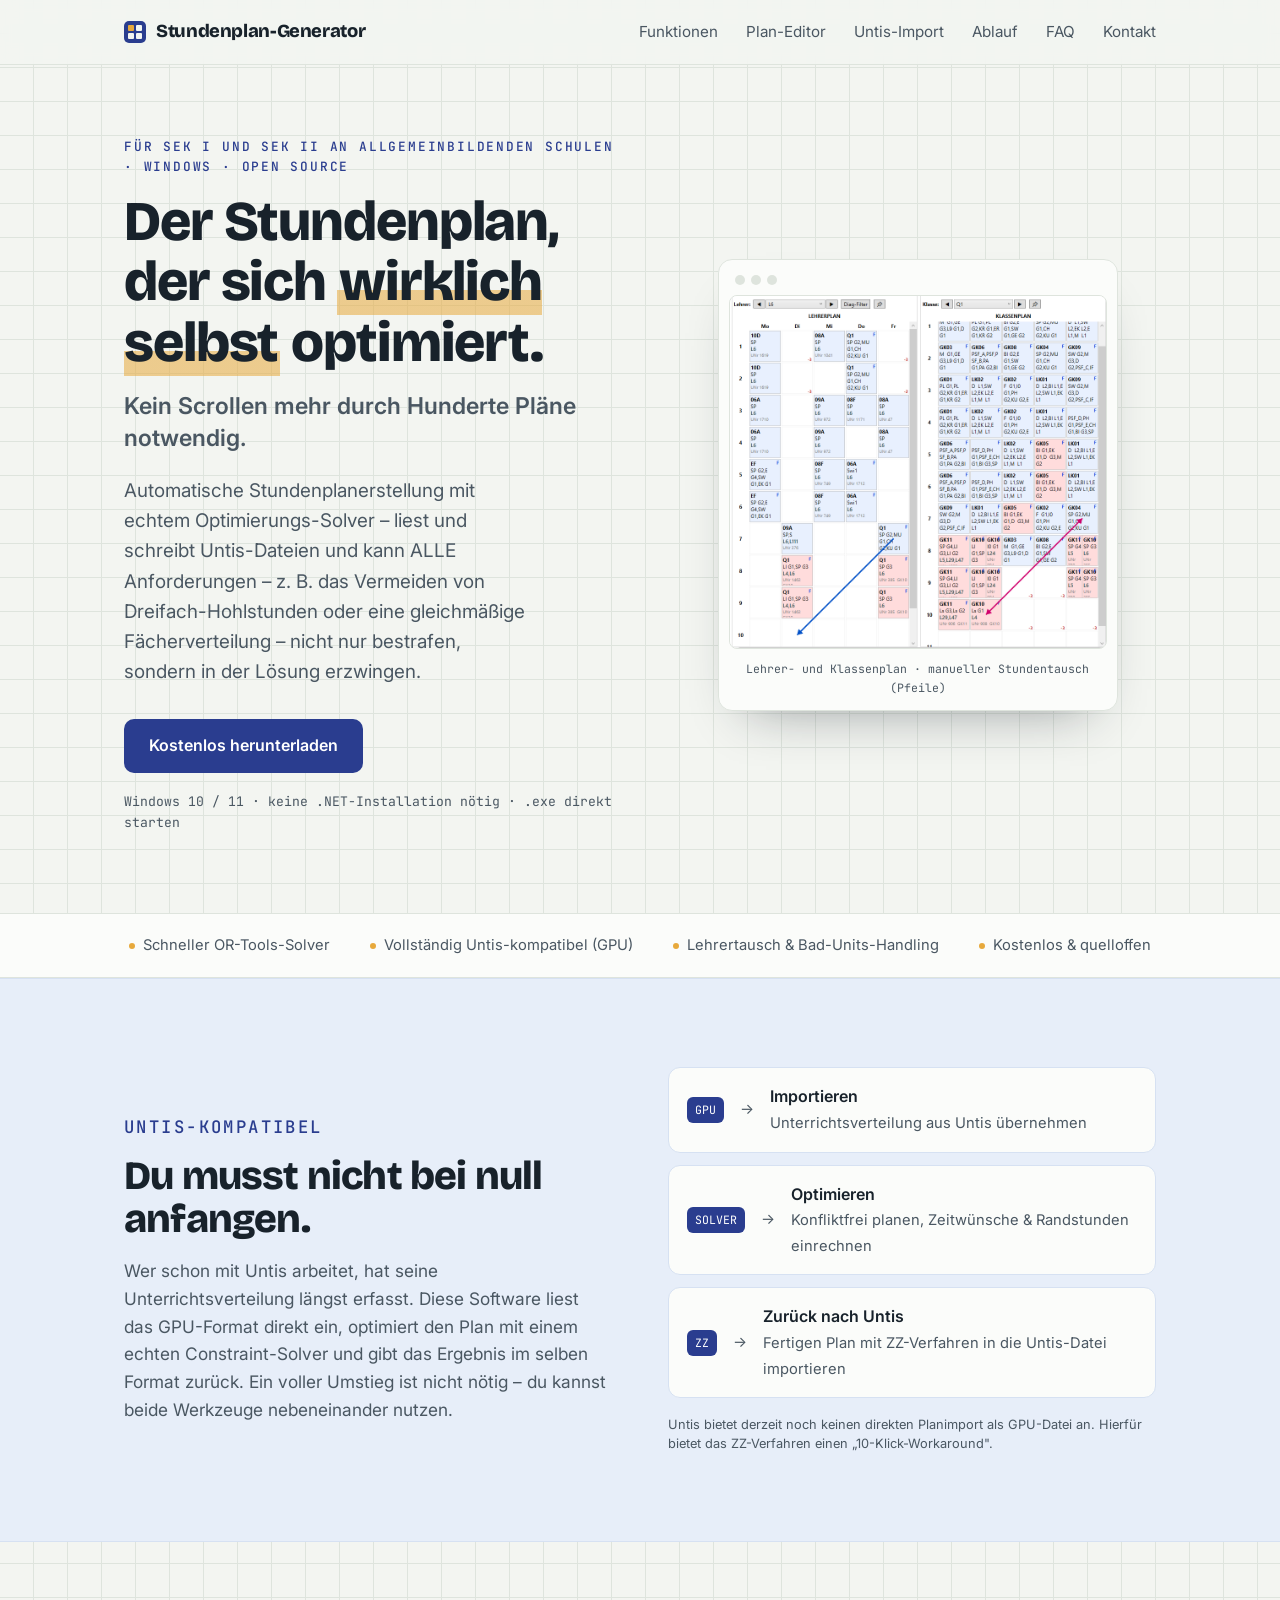
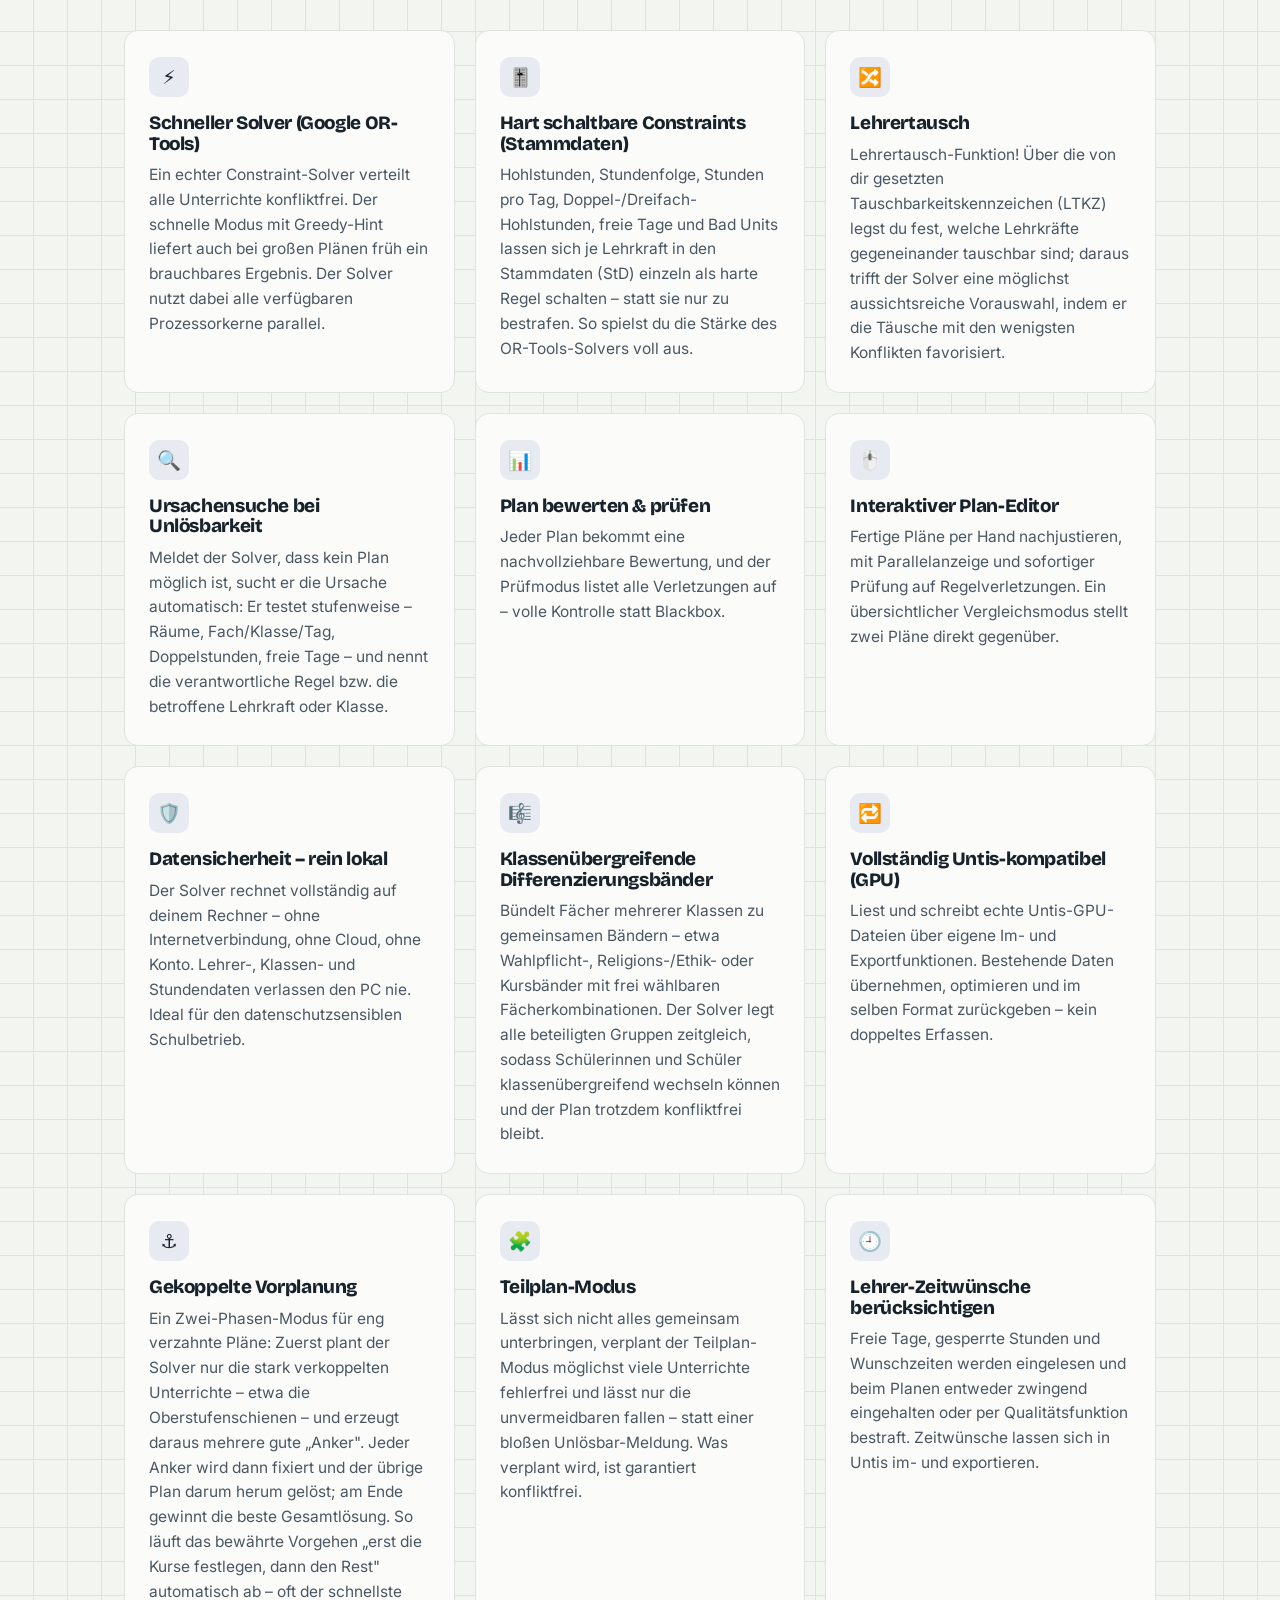
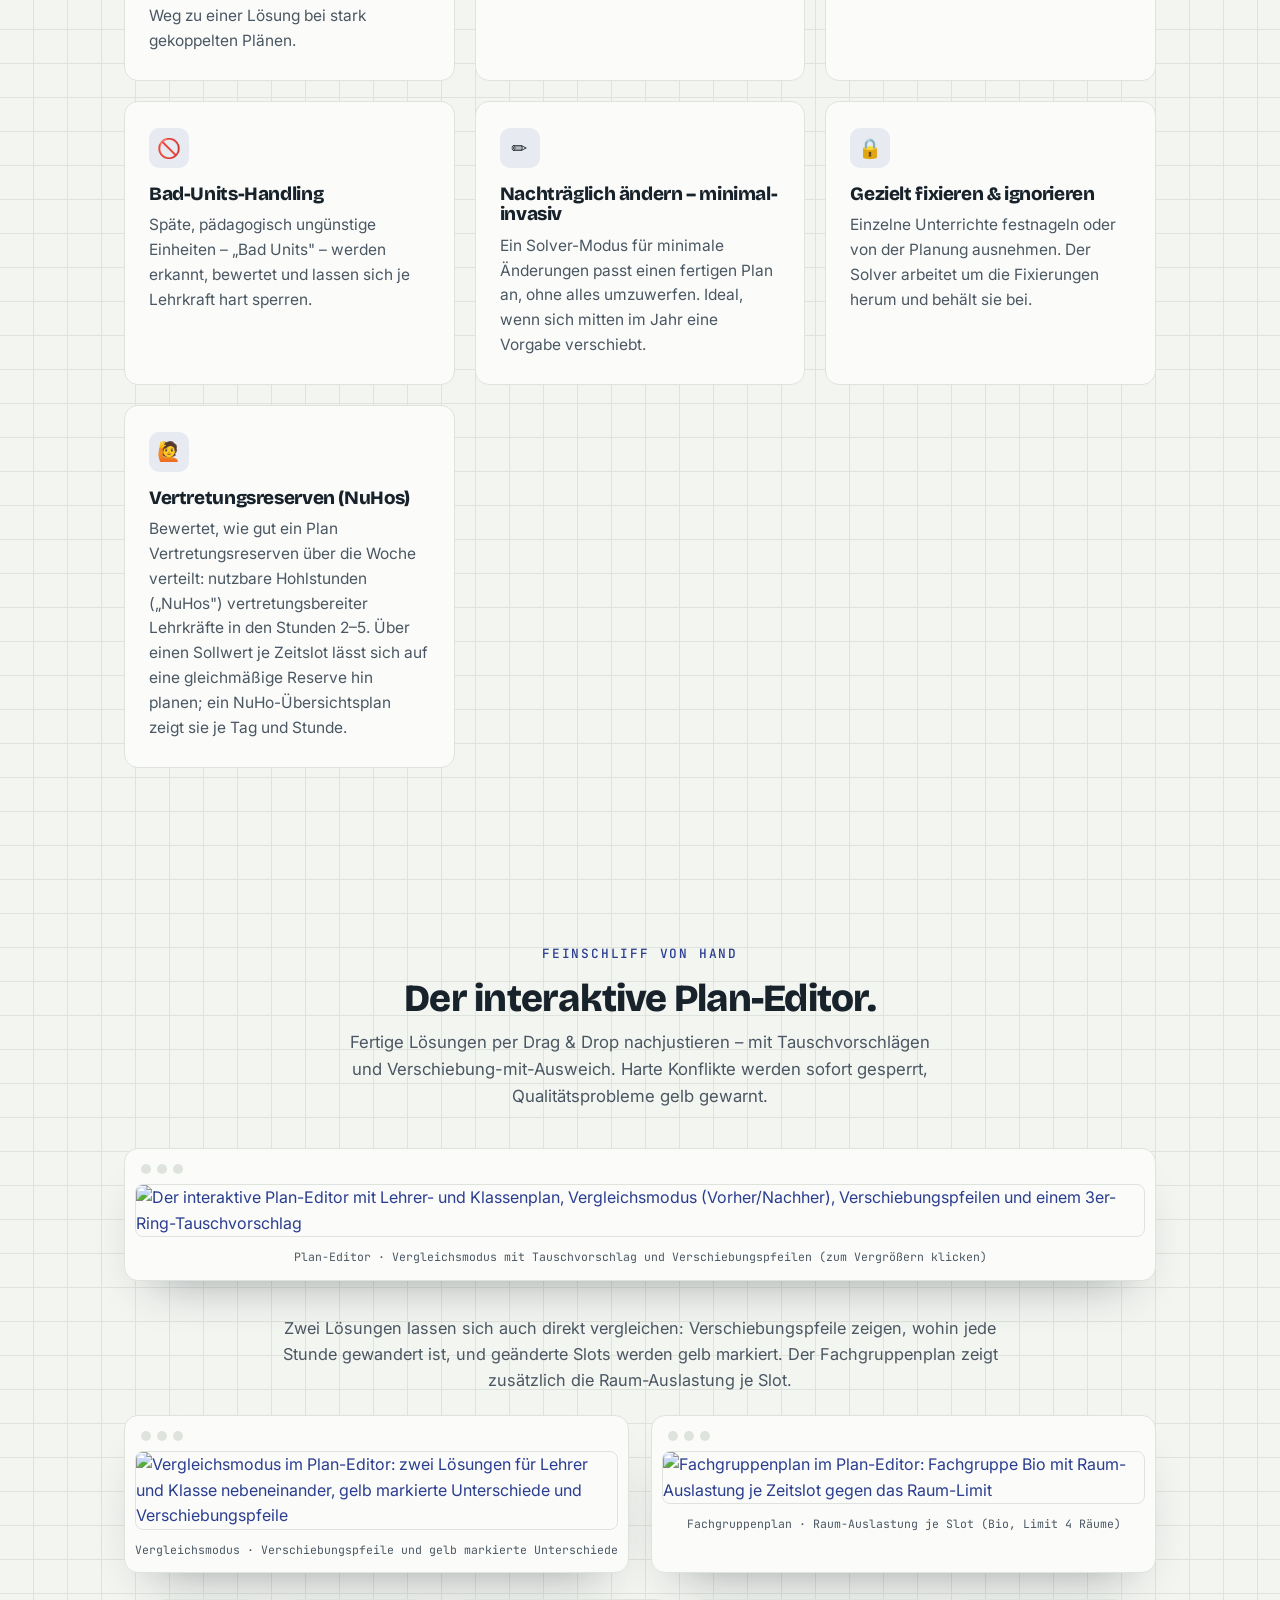
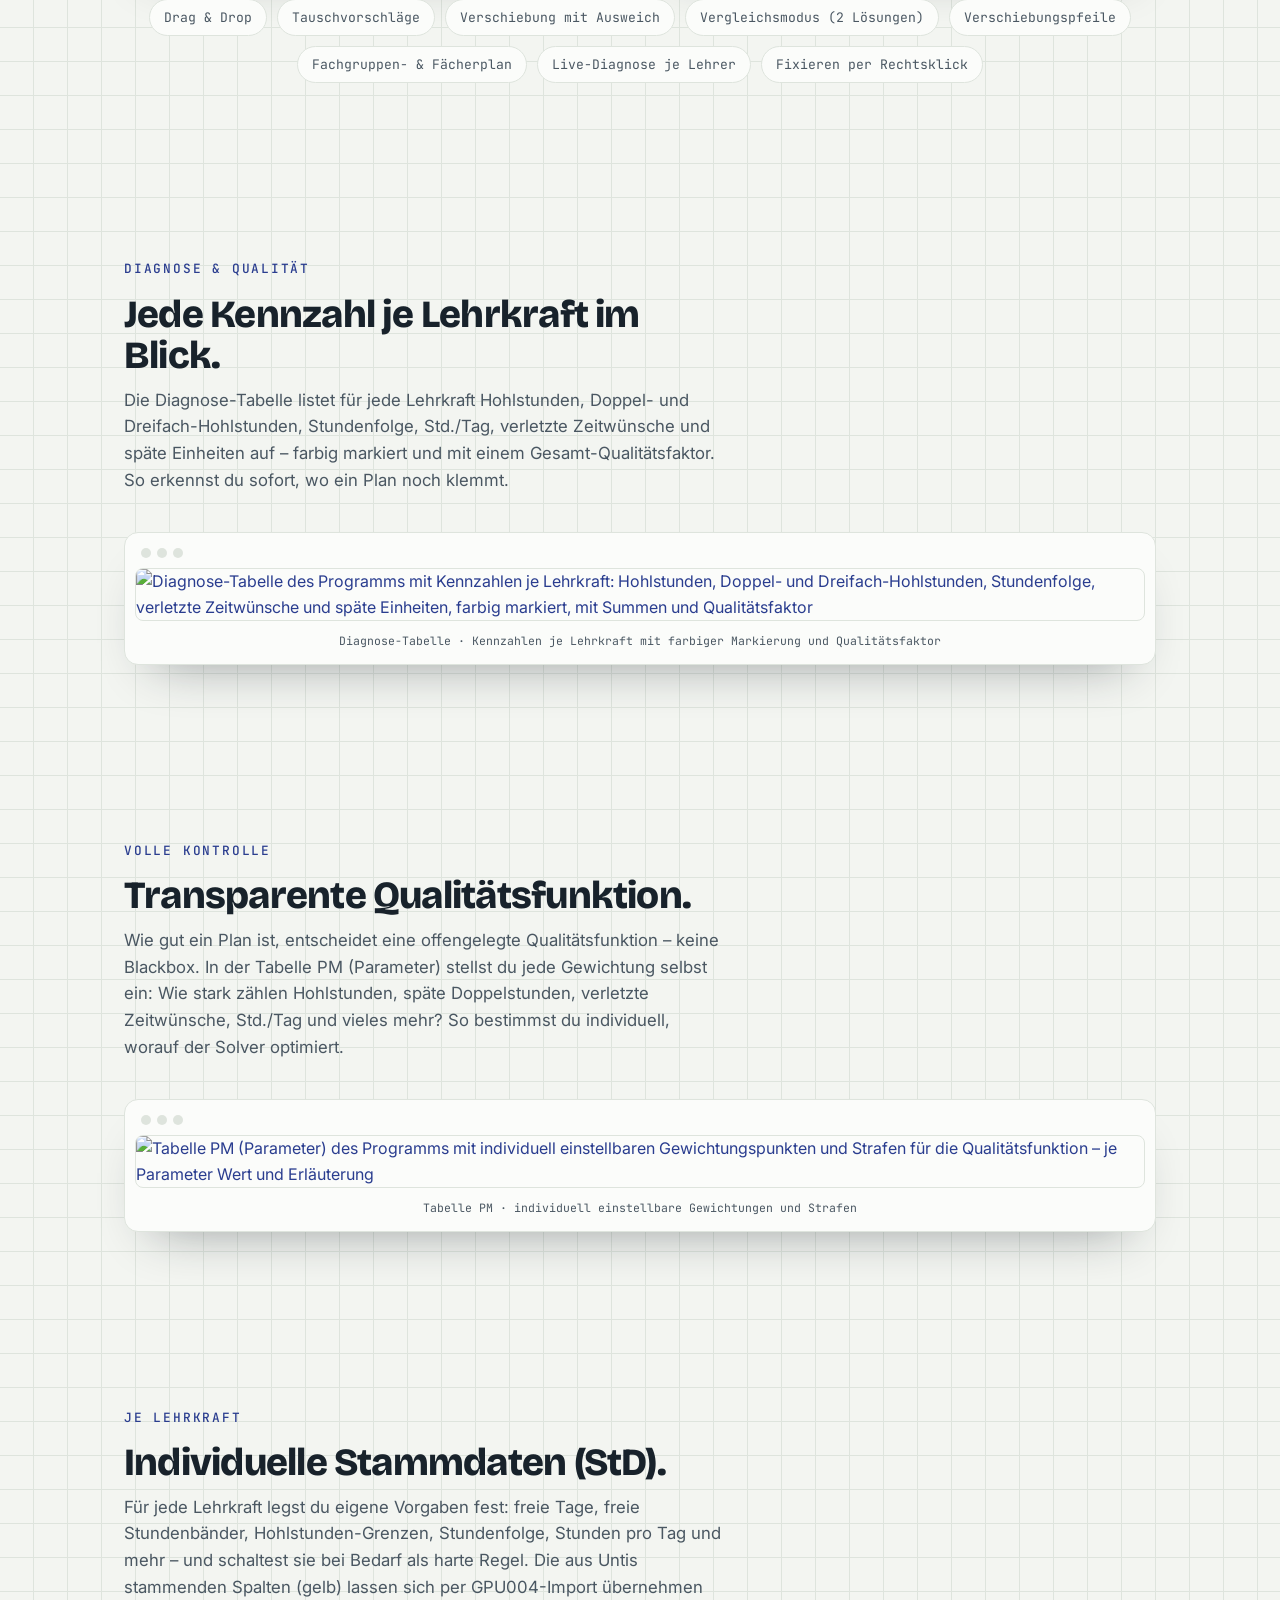
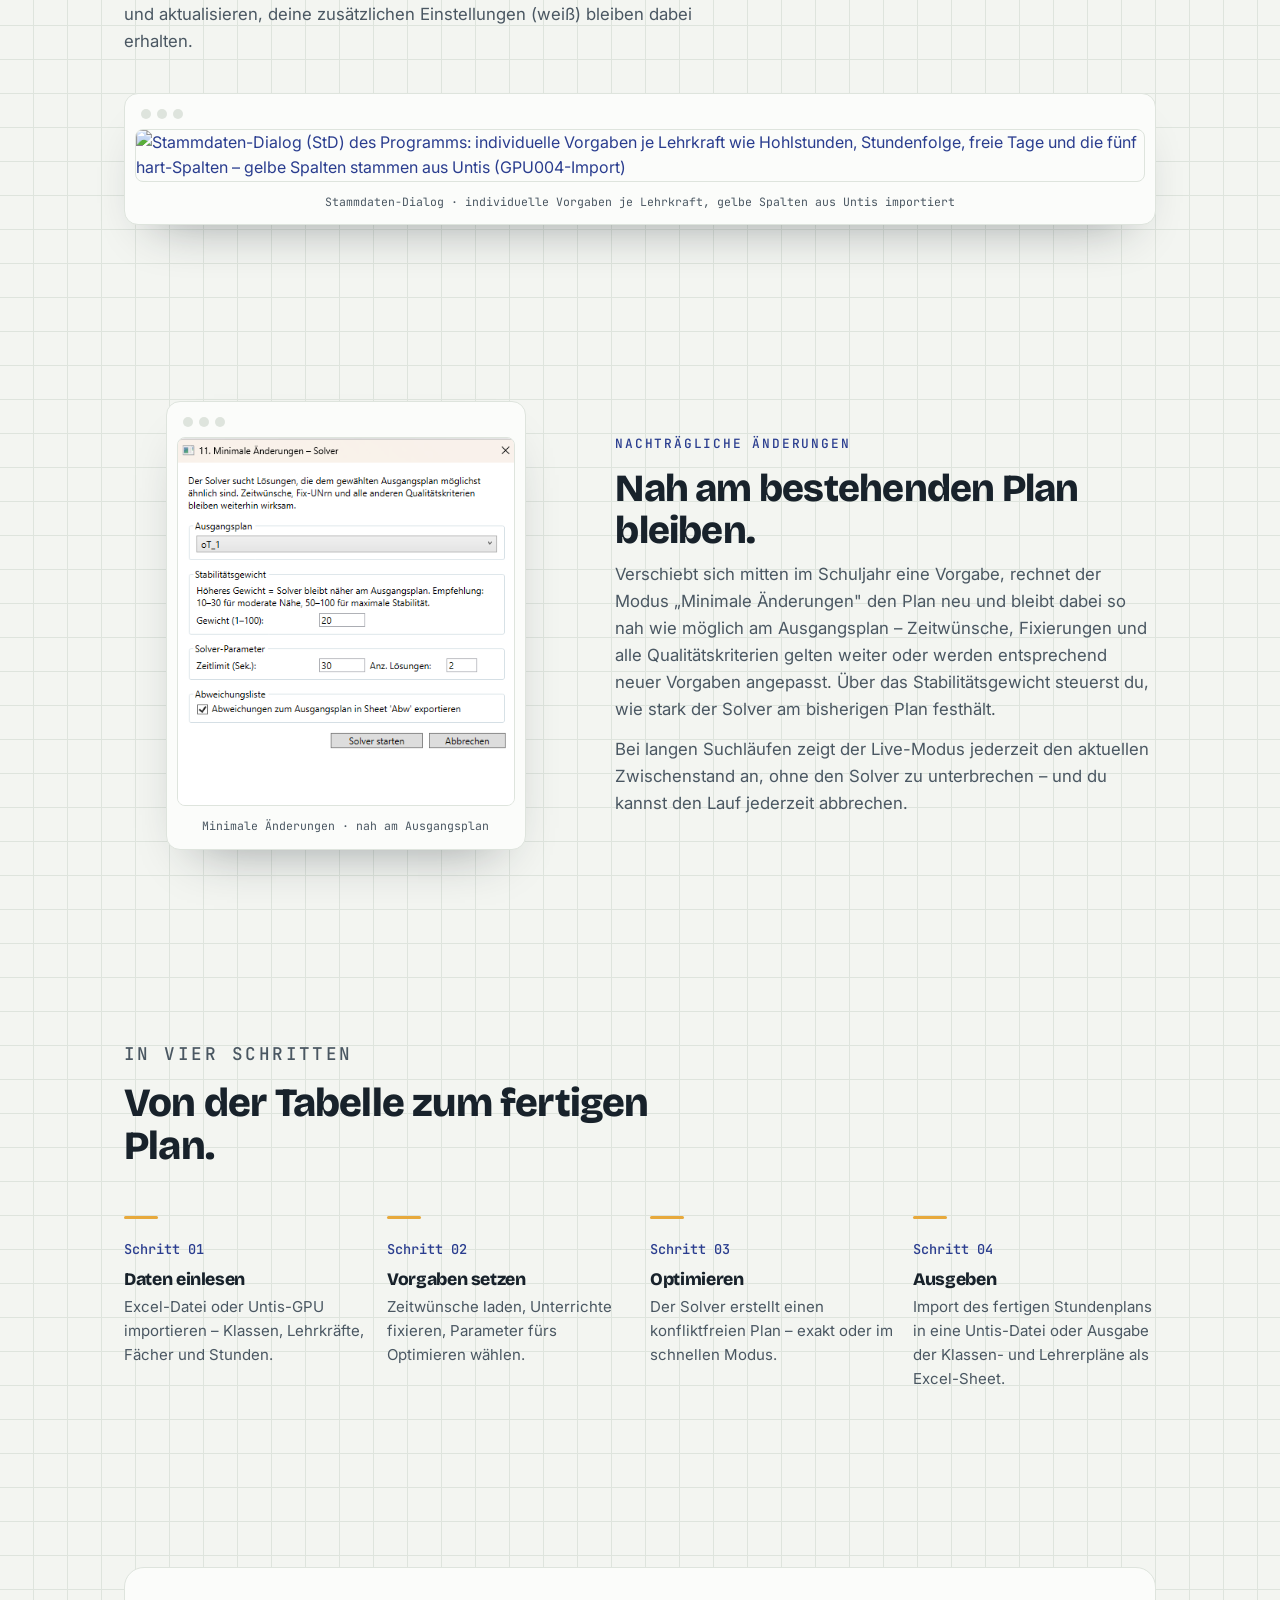
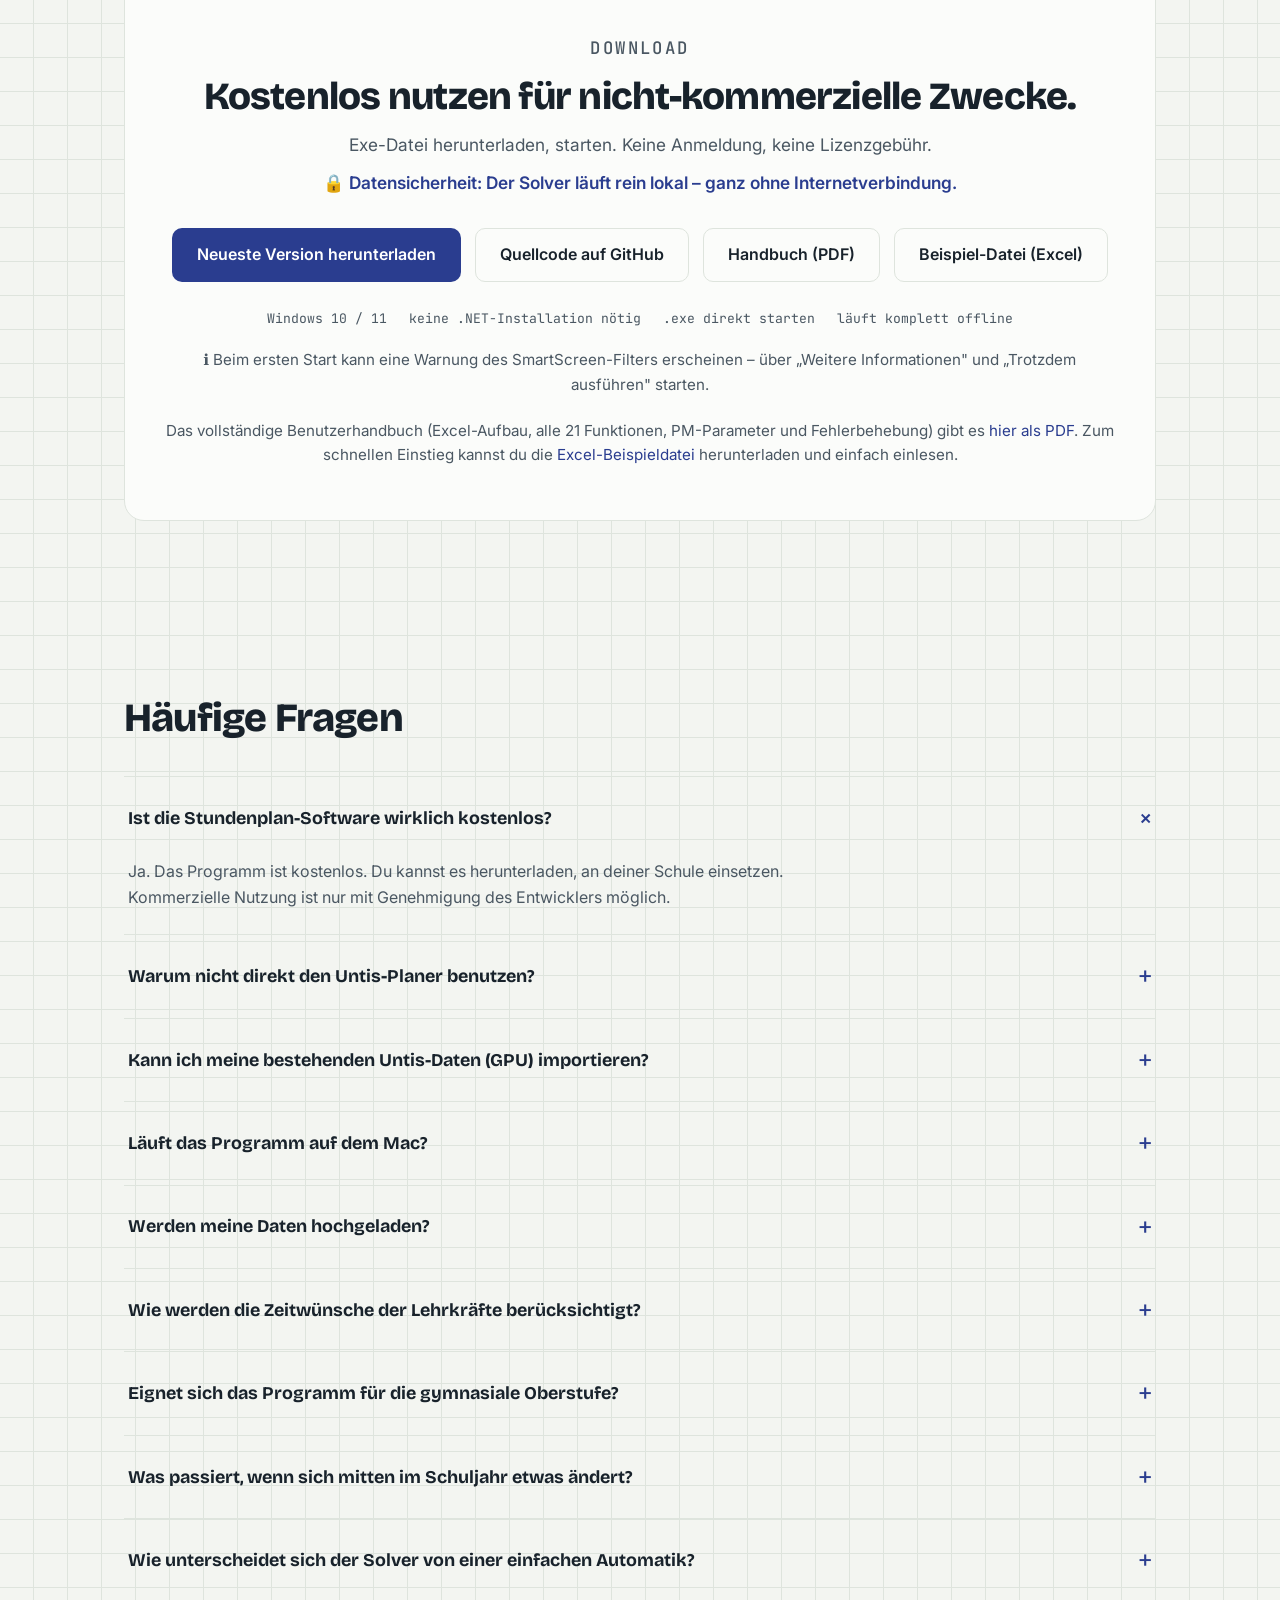
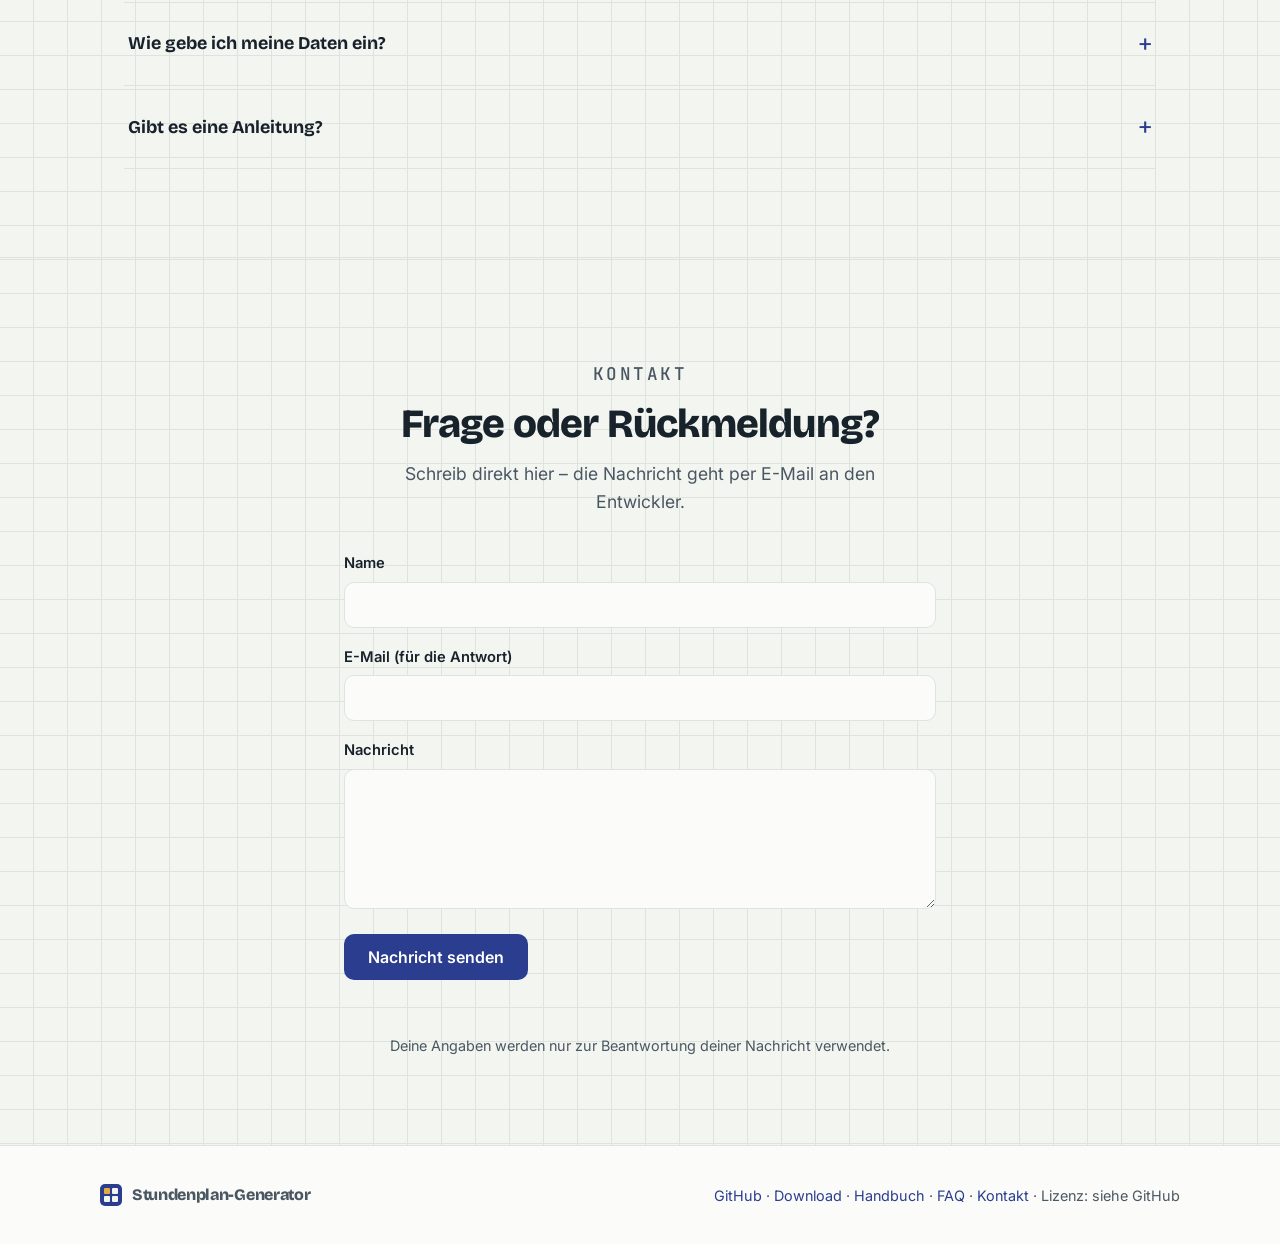
==== docs/index.html @ 833201e2 "Add files via upload" ====
<!DOCTYPE html>
<!--
  ============================================================================
  Stundenplan-Generator – Landingpage für GitHub Pages
  Repo:     https://github.com/schulsoftware-KI/Stundenplanprogramm
  Release:  https://github.com/schulsoftware-KI/Stundenplanprogramm/releases/tag/V48
  Seite:    https://schulsoftware-ki.github.io/Stundenplanprogramm/

  Diese Dateien gehören zusammen in denselben Ordner:
    - index.html                       (Hero-Bild ist bereits eingebettet)
    - og-image.png                     (Vorschaubild beim Teilen von Links)
    - plan-editor.png                  (Haupt-Screenshot Plan-Editor)
    - plan-editor-vergleich.png        (Galerie: Vergleichsmodus)
    - plan-editor-fachgruppen.png      (Galerie: Fachgruppenplan)
    - Stundenplan-Benutzerhandbuch.pdf (Download im Handbuch-Bereich)
    - Beispiel-Stundenplan.xlsx        (Excel-Beispieldatei zum Download)
  Hinweis: Diese Screenshots erscheinen nur, wenn sie neben der index.html liegen
  (auf GitHub Pages der Fall). In einer reinen HTML-Vorschau bleiben sie evtl. leer.

  Veröffentlichen: Dateien ins Repo-Wurzelverzeichnis (oder /docs) legen und
  unter GitHub → Settings → Pages die Quelle auf diesen Branch/Ordner setzen.
  ============================================================================
-->
<html lang="de">
<head>
<meta charset="UTF-8">
<meta name="viewport" content="width=device-width, initial-scale=1.0">
<title>Stundenplan-Generator – Stundenplan-Software für Schulen, Untis-kompatibel</title>
<meta name="description" content="Kostenlose Stundenplan-Software für allgemeinbildende Schulen (Gymnasium, Gesamtschule, Realschule): automatische Stundenplanerstellung mit echtem Optimierungs-Solver, Untis-Import/-Export (GPU), Lehrer-Zeitwünschen und Oberstufen-Kursplänen. Für Windows.">
<link rel="canonical" href="https://schulsoftware-ki.github.io/Stundenplanprogramm/">
<meta name="google-site-verification" content="Ut1bomk6H1PKMaTCteryl9UNB08gkcYNLT08MfA1E-0" />
<meta name="keywords" content="Stundenplan erstellen Software, Stundenplanprogramm Schule, Untis Alternative kostenlos, GPU importieren, automatische Stundenplanerstellung, Stundenplan Oberstufe, Stundenplan optimieren, Stundenplan Gymnasium, Stundenplan Gesamtschule, Stundenplan Realschule">

<!-- Open Graph / Vorschaukarten -->
<meta property="og:type" content="website">
<meta property="og:title" content="Stundenplan-Generator – Stundenplan-Software für Schulen">
<meta property="og:description" content="Automatische Stundenplanerstellung mit echtem Optimierungs-Solver, Untis-Import/-Export und Zeitwünschen. Kostenlos für Windows.">
<meta property="og:url" content="https://schulsoftware-ki.github.io/Stundenplanprogramm/">
<meta property="og:image" content="https://schulsoftware-ki.github.io/Stundenplanprogramm/og-image.png">
<meta property="og:image:width" content="1200">
<meta property="og:image:height" content="630">
<meta name="twitter:card" content="summary_large_image">

<link rel="preconnect" href="https://fonts.googleapis.com">
<link rel="preconnect" href="https://fonts.gstatic.com" crossorigin>
<link href="https://fonts.googleapis.com/css2?family=Bricolage+Grotesque:opsz,wght@12..96,600;12..96,700;12..96,800&family=Inter:wght@400;500;600&family=JetBrains+Mono:wght@400;500&display=swap" rel="stylesheet">

<style>
  :root{
    --paper:#F3F5F1;
    --paper-2:#FBFCFA;
    --ink:#18222B;
    --ink-soft:#4A5762;
    --line:#DEE4DD;
    --primary:#2A3D8F;
    --primary-dark:#1F2E6E;
    --accent:#E7A93C;
    --dark:#151F29;
    --dark-2:#1E2A36;

    /* Fachfarben – nur im Stundenplan-Raster */
    --f-d:#C65B4E;   --f-m:#3E6DB5;   --f-e:#3F8F7C;
    --f-sp:#6FA84B;  --f-ge:#B07A3C;  --f-ku:#8E62A8;
    --f-bio:#4F9A54; --f-ph:#4B7BA8;  --f-if:#5A6470;

    --display:"Bricolage Grotesque", system-ui, sans-serif;
    --body:"Inter", system-ui, sans-serif;
    --mono:"JetBrains Mono", ui-monospace, monospace;
  }

  *{box-sizing:border-box;}
  html{scroll-behavior:smooth;}
  body{
    margin:0;
    font-family:var(--body);
    color:var(--ink);
    background:var(--paper);
    line-height:1.6;
    -webkit-font-smoothing:antialiased;
    /* zartes Rasterpapier – echoing eines Stundenplans */
    background-image:
      linear-gradient(var(--line) 1px, transparent 1px),
      linear-gradient(90deg, var(--line) 1px, transparent 1px);
    background-size:34px 34px;
    background-position:-1px -1px;
  }
  a{color:var(--primary);text-decoration:none;}
  a:hover{text-decoration:underline;}
  h1,h2,h3{font-family:var(--display);font-weight:800;line-height:1.08;letter-spacing:-0.02em;margin:0;}
  p{margin:0;}

  .wrap{max-width:1080px;margin:0 auto;padding:0 24px;}
  .section{padding:88px 0;}
  .eyebrow{
    font-family:var(--mono);font-size:.8rem;font-weight:500;letter-spacing:.14em;
    text-transform:uppercase;color:var(--primary);margin-bottom:14px;
  }

  /* ---------- Kopfzeile ---------- */
  .nav{
    position:sticky;top:0;z-index:50;
    background:rgba(243,245,241,.86);backdrop-filter:blur(8px);
    border-bottom:1px solid var(--line);
  }
  .nav-inner{display:flex;align-items:center;justify-content:space-between;height:64px;}
  .brand{font-family:var(--display);font-weight:800;font-size:1.15rem;letter-spacing:-0.02em;display:flex;align-items:center;gap:10px;}
  .brand .mark{
    width:22px;height:22px;border-radius:5px;background:var(--primary);
    display:inline-grid;grid-template-columns:1fr 1fr;grid-template-rows:1fr 1fr;gap:2px;padding:4px;
  }
  .brand .mark span{background:var(--paper);border-radius:1px;}
  .brand .mark span:nth-child(1){background:var(--accent);}
  .nav-links{display:flex;gap:28px;align-items:center;font-size:.95rem;}
  .nav-links a{color:var(--ink-soft);}
  .nav-links a:hover{color:var(--ink);text-decoration:none;}
  .nav-cta{
    background:var(--primary);color:#fff;padding:9px 18px;border-radius:8px;
    font-weight:600;font-size:.92rem;
  }
  .nav-cta:hover{background:var(--primary-dark);text-decoration:none;}
  @media(max-width:760px){.nav-links{display:none;}}

  /* ---------- Hero ---------- */
  .hero{padding:72px 0 80px;}
  .hero-grid{display:grid;grid-template-columns:1.05fr 1fr;gap:56px;align-items:center;}
  .hero h1{font-size:clamp(2.2rem,5vw,3.5rem);}
  .hero h1 .hl{
    background:linear-gradient(transparent 62%, rgba(231,169,60,.55) 62%);
    padding:0 2px;
  }
  .hero h1 .h1-sub{
    display:block;margin-top:18px;
    font-family:var(--body);font-weight:600;letter-spacing:0;
    font-size:clamp(1.05rem,2.2vw,1.45rem);line-height:1.35;color:var(--ink-soft);
  }
  .hero .lede{font-size:1.18rem;color:var(--ink-soft);margin-top:22px;max-width:34ch;}
  .cta-row{display:flex;gap:14px;margin-top:32px;flex-wrap:wrap;}
  .btn{
    font-family:var(--body);font-weight:600;font-size:1rem;
    padding:13px 24px;border-radius:10px;border:1.5px solid transparent;cursor:pointer;
    display:inline-flex;align-items:center;gap:9px;transition:transform .12s ease, background .15s ease;
  }
  .btn:hover{text-decoration:none;transform:translateY(-1px);}
  .btn-primary{background:var(--primary);color:#fff;}
  .btn-primary:hover{background:var(--primary-dark);}
  .btn-ghost{background:transparent;color:var(--ink);border-color:var(--line);}
  .btn-ghost:hover{border-color:var(--ink);}
  .sysline{margin-top:18px;font-family:var(--mono);font-size:.82rem;color:var(--ink-soft);}

  /* Stundenplan-Raster (Signatur) */
  .board{
    background:var(--paper-2);border:1px solid var(--line);border-radius:16px;
    padding:16px;box-shadow:0 24px 48px -28px rgba(24,34,43,.35);
  }
  .board-top{display:flex;justify-content:space-between;align-items:center;margin-bottom:12px;padding:2px 4px;}
  .board-title{font-family:var(--mono);font-size:.78rem;color:var(--ink-soft);letter-spacing:.04em;}
  .board-badge{
    font-family:var(--mono);font-size:.72rem;font-weight:500;color:#2E7D54;
    background:#E4F1E8;border:1px solid #C7E3D1;border-radius:20px;padding:4px 11px;
    display:inline-flex;align-items:center;gap:6px;
  }
  .board-badge b{color:#1F6B44;}
  .tt{display:grid;grid-template-columns:34px repeat(5,1fr);gap:5px;}
  .tt .cell{
    border-radius:6px;min-height:42px;display:flex;flex-direction:column;
    align-items:center;justify-content:center;font-size:.82rem;font-weight:600;
  }
  .tt .head{
    font-family:var(--mono);font-size:.72rem;font-weight:500;color:var(--ink-soft);
    background:transparent;min-height:24px;
  }
  .tt .time{font-family:var(--mono);font-size:.66rem;color:var(--ink-soft);min-height:42px;}
  .tt .empty{background:repeating-linear-gradient(45deg,#F0F2EE,#F0F2EE 5px,#E9ECE7 5px,#E9ECE7 10px);border:1px dashed var(--line);}
  .tt .lesson{color:#fff;box-shadow:inset 0 -2px 0 rgba(0,0,0,.12);}
  .tt .lesson small{font-weight:500;font-size:.62rem;opacity:.85;}
  .f-d{background:var(--f-d);} .f-m{background:var(--f-m);} .f-e{background:var(--f-e);}
  .f-sp{background:var(--f-sp);} .f-ge{background:var(--f-ge);} .f-ku{background:var(--f-ku);}
  .f-bio{background:var(--f-bio);} .f-ph{background:var(--f-ph);} .f-if{background:var(--f-if);}

  .replay{
    margin-top:14px;width:100%;justify-content:center;font-size:.9rem;padding:10px;
    background:transparent;color:var(--primary);border:1.5px dashed var(--line);border-radius:10px;
    font-family:var(--body);font-weight:600;cursor:pointer;display:inline-flex;align-items:center;gap:8px;
  }
  .replay:hover{border-color:var(--primary);}

  /* Einsortier-Animation */
  .tt .lesson{opacity:0;transform:translateY(-8px) scale(.96);}
  .tt.run .lesson{animation:settle .5s cubic-bezier(.2,.9,.3,1.2) forwards;}
  @keyframes settle{to{opacity:1;transform:translateY(0) scale(1);}}
  @media(prefers-reduced-motion:reduce){
    .tt .lesson{opacity:1;transform:none;}
    .tt.run .lesson{animation:none;}
    html{scroll-behavior:auto;}
  }

  /* ---------- Vertrauensstreifen ---------- */
  .trust{border-top:1px solid var(--line);border-bottom:1px solid var(--line);background:var(--paper-2);}
  .trust-inner{display:flex;flex-wrap:wrap;gap:12px 40px;justify-content:center;padding:20px 0;font-size:.92rem;color:var(--ink-soft);}
  .trust-inner span{display:inline-flex;align-items:center;gap:8px;}
  .dot{width:6px;height:6px;border-radius:50%;background:var(--accent);}

  /* ---------- Highlights zum Plan ---------- */
  .showcase-head{max-width:60ch;margin-bottom:38px;}
  .showcase h2{font-size:clamp(1.8rem,3.6vw,2.4rem);margin-bottom:10px;}
  .showcase .sub{color:var(--ink-soft);font-size:1.05rem;}
  .hl-grid{display:grid;grid-template-columns:repeat(3,1fr);gap:26px;}
  @media(max-width:860px){.hl-grid{grid-template-columns:1fr;gap:22px;}}
  .hl-item{border-left:3px solid var(--accent);padding-left:18px;}
  .hl-item h3{font-size:1.12rem;margin-bottom:6px;}
  .hl-item p{color:var(--ink-soft);font-size:.97rem;}
  .hl-item .neg{display:inline-block;font-family:var(--mono);font-size:.78rem;color:#fff;background:var(--f-d);
                border-radius:5px;padding:1px 6px;font-weight:500;}

  /* Screenshot-Rahmen (Hero) */
  .shot{background:var(--paper-2);border:1px solid var(--line);border-radius:14px;padding:10px;
        box-shadow:0 26px 52px -30px rgba(24,34,43,.45);max-width:400px;margin:0 auto;}
  .shot .bar{display:flex;gap:6px;padding:5px 6px 10px;}
  .shot .bar i{width:10px;height:10px;border-radius:50%;background:var(--line);}
  .shot img{width:100%;height:auto;border-radius:8px;display:block;border:1px solid var(--line);}
  .shot figcaption{font-family:var(--mono);font-size:.72rem;color:var(--ink-soft);text-align:center;padding:11px 0 3px;}
  .hero-shot{opacity:0;transform:translateY(10px);animation:fadeUp .6s ease forwards .1s;}
  @keyframes fadeUp{to{opacity:1;transform:none;}}
  @media(prefers-reduced-motion:reduce){.hero-shot{opacity:1;transform:none;animation:none;}}

  /* Breiter Editor-Screenshot */
  .editor .showcase-head{margin-left:auto;margin-right:auto;text-align:center;}
  .shot-wide{max-width:100%;}
  .split .wrap{display:grid;grid-template-columns:.82fr 1fr;gap:48px;align-items:center;}
  @media(max-width:860px){.split .wrap{grid-template-columns:1fr;gap:32px;}}
  .split .shot{max-width:360px;margin:0 auto;}
  .split-text .sub + .sub{margin-top:14px;}
  .shot-wide img{border-radius:8px;}
  .shot-link{display:block;}
  .chips{display:flex;flex-wrap:wrap;gap:10px;justify-content:center;margin-top:26px;}
  .chip{font-family:var(--mono);font-size:.82rem;color:var(--ink-soft);background:var(--paper-2);
        border:1px solid var(--line);border-radius:20px;padding:7px 14px;}
  .gallery{display:grid;grid-template-columns:1fr 1fr;gap:22px;margin-top:22px;}
  @media(max-width:860px){.gallery{grid-template-columns:1fr;}}
  .gallery .shot{max-width:100%;margin:0;}
  .gallery-lead{max-width:74ch;margin:34px auto 0;text-align:center;color:var(--ink-soft);font-size:1.02rem;}

  /* ---------- Features ---------- */
  .feat-head{max-width:56ch;margin-bottom:48px;}
  .feat-head h2{font-size:clamp(1.8rem,3.6vw,2.5rem);}
  .feat-head p{color:var(--ink-soft);margin-top:14px;font-size:1.1rem;}
  .cards{display:grid;grid-template-columns:repeat(3,1fr);gap:20px;}
  @media(max-width:860px){.cards{grid-template-columns:1fr;}}
  .card{
    background:var(--paper-2);border:1px solid var(--line);border-radius:14px;padding:26px 24px;
    transition:border-color .15s ease, transform .15s ease;
  }
  .card:hover{border-color:var(--primary);transform:translateY(-2px);}
  .card .ic{
    width:40px;height:40px;border-radius:10px;background:rgba(42,61,143,.09);
    display:flex;align-items:center;justify-content:center;margin-bottom:16px;font-size:1.2rem;
  }
  .card h3{font-size:1.18rem;margin-bottom:9px;}
  .card p{color:var(--ink-soft);font-size:.97rem;}

  /* ---------- Untis-Band (dunkel, Differenzierer) ---------- */
  .untis{background:#E7EEF9;color:var(--ink);background-image:none;border-top:1px solid #D6E1F2;border-bottom:1px solid #D6E1F2;}
  .untis .wrap{display:grid;grid-template-columns:1fr 1fr;gap:56px;align-items:center;}
  @media(max-width:860px){.untis .wrap{grid-template-columns:1fr;gap:36px;}}
  .untis .eyebrow{color:var(--primary);}
  .untis h2{font-size:clamp(1.8rem,3.6vw,2.5rem);color:var(--ink);}
  .untis p{color:var(--ink-soft);margin-top:16px;font-size:1.08rem;}
  .flow{display:flex;flex-direction:column;gap:12px;}
  .flow-item{
    display:flex;align-items:center;gap:16px;background:var(--paper-2);
    border:1px solid #D6E1F2;border-radius:12px;padding:16px 18px;
  }
  .flow-item .tag{font-family:var(--mono);font-size:.72rem;color:#fff;background:var(--primary);border-radius:6px;padding:4px 8px;white-space:nowrap;}
  .flow-item .arrow{color:var(--ink-soft);}
  .flow-item strong{color:var(--ink);font-weight:600;}
  .flow-item span{color:var(--ink-soft);font-size:.92rem;}
  .untis .flow-note{font-size:.8rem;line-height:1.45;color:var(--ink-soft);margin-top:6px;}

  /* ---------- Ablauf (nummeriert = echte Reihenfolge) ---------- */
  .steps{display:grid;grid-template-columns:repeat(4,1fr);gap:20px;counter-reset:s;}
  @media(max-width:860px){.steps{grid-template-columns:1fr 1fr;}}
  @media(max-width:520px){.steps{grid-template-columns:1fr;}}
  .step{position:relative;padding-top:20px;}
  .step .num{font-family:var(--mono);font-size:.85rem;color:var(--primary);font-weight:500;}
  .step h3{font-size:1.1rem;margin:8px 0 6px;}
  .step p{color:var(--ink-soft);font-size:.94rem;}
  .step::before{content:"";position:absolute;top:0;left:0;width:34px;height:3px;background:var(--accent);border-radius:2px;}

  /* ---------- Download ---------- */
  .download{background:var(--paper-2);border:1px solid var(--line);border-radius:20px;padding:52px 40px;text-align:center;}
  .download h2{font-size:clamp(1.8rem,3.6vw,2.4rem);}
  .download p{color:var(--ink-soft);margin-top:14px;font-size:1.08rem;}
  .download .cta-row{justify-content:center;}
  .req{margin-top:26px;display:inline-flex;flex-wrap:wrap;gap:8px 22px;justify-content:center;font-family:var(--mono);font-size:.82rem;color:var(--ink-soft);}

  /* ---------- FAQ ---------- */
  .faq h2{font-size:clamp(1.8rem,3.6vw,2.5rem);margin-bottom:36px;}
  .qa{border-top:1px solid var(--line);}
  .qa details{border-bottom:1px solid var(--line);}
  .qa summary{
    list-style:none;cursor:pointer;padding:22px 4px;font-family:var(--display);
    font-weight:700;font-size:1.12rem;display:flex;justify-content:space-between;align-items:center;gap:20px;
  }
  .qa summary::-webkit-details-marker{display:none;}
  .qa summary::after{content:"+";font-family:var(--mono);font-weight:400;font-size:1.5rem;color:var(--primary);transition:transform .2s ease;}
  .qa details[open] summary::after{transform:rotate(45deg);}
  .qa .a{padding:0 4px 24px;color:var(--ink-soft);max-width:70ch;}

  /* ---------- Fußzeile ---------- */
  footer{border-top:1px solid var(--line);background:var(--paper-2);}
  .foot-inner{display:flex;justify-content:space-between;align-items:center;gap:20px;flex-wrap:wrap;padding:36px 0;font-size:.9rem;color:var(--ink-soft);}

  /* ---------- Kontakt ---------- */
  .contact{border-top:1px solid var(--line);}
  .contact .wrap{max-width:640px;}
  .contact .feat-head{text-align:center;margin:0 auto 36px;}
  .contact-form{display:flex;flex-direction:column;gap:18px;}
  .field label{display:block;font-weight:600;font-size:.92rem;margin-bottom:6px;color:var(--ink);}
  .field input,.field textarea{
    width:100%;font-family:var(--body);font-size:1rem;color:var(--ink);
    background:var(--paper-2);border:1.5px solid var(--line);border-radius:10px;
    padding:12px 14px;transition:border-color .15s ease;
  }
  .field textarea{min-height:140px;resize:vertical;}
  .field input:focus,.field textarea:focus{outline:none;border-color:var(--primary);}
  .contact-form .btn-primary{align-self:flex-start;border:none;}
  .form-status{font-size:.95rem;min-height:1.2em;}
  .form-status.ok{color:#1F6B44;}
  .form-status.err{color:var(--f-d);}
  .contact-note{text-align:center;color:var(--ink-soft);font-size:.9rem;margin-top:18px;}
  .hp{position:absolute;left:-9999px;top:-9999px;}

  :focus-visible{outline:3px solid var(--primary);outline-offset:2px;border-radius:4px;}

  @media(max-width:860px){
    .hero-grid{grid-template-columns:1fr;gap:44px;}
    .hero .lede{max-width:100%;}
    .section{padding:64px 0;}
  }
</style>

<!-- GoatCounter: cookiefreie Besucherzählung -->
<script data-goatcounter="https://stundenplan.goatcounter.com/count"
        async src="//gc.zgo.at/count.js"></script>
</head>
<body>

<!-- Kopfzeile -->
<header class="nav">
  <div class="wrap nav-inner">
    <div class="brand">
      <span class="mark"><span></span><span></span><span></span><span></span></span>
      Stundenplan-Generator
    </div>
    <nav class="nav-links">
      <a href="#funktionen">Funktionen</a>
      <a href="#editor">Plan-Editor</a>
      <a href="#untis">Untis-Import</a>
      <a href="#ablauf">Ablauf</a>
      <a href="#faq">FAQ</a>
      <a href="#kontakt">Kontakt</a>
    </nav>
  </div>
</header>

<!-- Hero -->
<section class="hero">
  <div class="wrap hero-grid">
    <div>
      <p class="eyebrow">Für Sek I und Sek II an allgemeinbildenden Schulen · Windows · Open Source</p>
      <h1>Der Stundenplan, der sich <span class="hl">wirklich selbst</span> optimiert.<span class="h1-sub">Kein Scrollen mehr durch Hunderte Pläne notwendig.</span></h1>
      <p class="lede">Automatische Stundenplanerstellung mit echtem Optimierungs-Solver – liest und schreibt Untis-Dateien und kann ALLE Anforderungen – z. B. das Vermeiden von Dreifach-Hohlstunden oder eine gleichmäßige Fächerverteilung – nicht nur bestrafen, sondern in der Lösung erzwingen.</p>
      <div class="cta-row">
        <a class="btn btn-primary" href="#download">
          Kostenlos herunterladen
        </a>
      </div>
      <p class="sysline">Windows 10 / 11 · keine .NET-Installation nötig · .exe direkt starten</p>
    </div>

    <div>
      <figure class="shot hero-shot">
        <div class="bar"><i></i><i></i><i></i></div>
        <img src="[data-uri]" width="890" height="834"
             alt="Lehrerplan und Klassenplan der Oberstufe Q1 nebeneinander mit einem manuell eingezeichneten Stundentausch (Pfeile)">
        <figcaption>Lehrer- und Klassenplan · manueller Stundentausch (Pfeile)</figcaption>
      </figure>
    </div>
  </div>
</section>

<!-- Vertrauensstreifen -->
<div class="trust">
  <div class="wrap trust-inner">
    <span><span class="dot"></span>Schneller OR-Tools-Solver</span>
    <span><span class="dot"></span>Vollständig Untis-kompatibel (GPU)</span>
    <span><span class="dot"></span>Lehrertausch &amp; Bad-Units-Handling</span>
    <span><span class="dot"></span>Kostenlos &amp; quelloffen</span>
  </div>
</div>

<!-- Untis-Band -->
<section class="section untis" id="untis">
  <div class="wrap">
    <div>
      <p class="eyebrow">Untis-kompatibel</p>
      <h2>Du musst nicht bei null anfangen.</h2>
      <p>Wer schon mit Untis arbeitet, hat seine Unterrichtsverteilung längst erfasst. Diese Software liest das GPU-Format direkt ein, optimiert den Plan mit einem echten Constraint-Solver und gibt das Ergebnis im selben Format zurück. Ein voller Umstieg ist nicht nötig – du kannst beide Werkzeuge nebeneinander nutzen.</p>
    </div>
    <div class="flow">
      <div class="flow-item">
        <span class="tag">GPU</span><span class="arrow">→</span>
        <div><strong>Importieren</strong><br><span>Unterrichtsverteilung aus Untis übernehmen</span></div>
      </div>
      <div class="flow-item">
        <span class="tag">SOLVER</span><span class="arrow">→</span>
        <div><strong>Optimieren</strong><br><span>Konfliktfrei planen, Zeitwünsche & Randstunden einrechnen</span></div>
      </div>
      <div class="flow-item">
        <span class="tag">ZZ</span><span class="arrow">→</span>
        <div><strong>Zurück nach Untis</strong><br><span>Fertigen Plan mit ZZ-Verfahren in die Untis-Datei importieren</span></div>
      </div>
      <p class="flow-note">Untis bietet derzeit noch keinen direkten Planimport als GPU-Datei an. Hierfür bietet das ZZ-Verfahren einen „10-Klick-Workaround".</p>
    </div>
  </div>
</section>

<!-- Funktionen -->
<section class="section" id="funktionen">
  <div class="wrap">
    <div class="cards">
      <div class="card">
        <div class="ic">⚡</div>
        <h3>Schneller Solver (Google OR-Tools)</h3>
        <p>Ein echter Constraint-Solver verteilt alle Unterrichte konfliktfrei. Der schnelle Modus mit Greedy-Hint liefert auch bei großen Plänen früh ein brauchbares Ergebnis. Der Solver nutzt dabei alle verfügbaren Prozessorkerne parallel.</p>
      </div>
      <div class="card">
        <div class="ic">🎚️</div>
        <h3>Hart schaltbare Constraints (Stammdaten)</h3>
        <p>Hohlstunden, Stundenfolge, Stunden pro Tag, Doppel-/Dreifach-Hohlstunden, freie Tage und Bad Units lassen sich je Lehrkraft in den Stammdaten (StD) einzeln als harte Regel schalten – statt sie nur zu bestrafen. So spielst du die Stärke des OR-Tools-Solvers voll aus.</p>
      </div>
      <div class="card">
        <div class="ic">🔀</div>
        <h3>Lehrertausch</h3>
        <p>Lehrertausch-Funktion! Über die von dir gesetzten Tauschbarkeitskennzeichen (LTKZ) legst du fest, welche Lehrkräfte gegeneinander tauschbar sind; daraus trifft der Solver eine möglichst aussichtsreiche Vorauswahl, indem er die Täusche mit den wenigsten Konflikten favorisiert.</p>
      </div>
      <div class="card">
        <div class="ic">🔍</div>
        <h3>Ursachensuche bei Unlösbarkeit</h3>
        <p>Meldet der Solver, dass kein Plan möglich ist, sucht er die Ursache automatisch: Er testet stufenweise – Räume, Fach/Klasse/Tag, Doppelstunden, freie Tage – und nennt die verantwortliche Regel bzw. die betroffene Lehrkraft oder Klasse.</p>
      </div>
      <div class="card">
        <div class="ic">📊</div>
        <h3>Plan bewerten & prüfen</h3>
        <p>Jeder Plan bekommt eine nachvollziehbare Bewertung, und der Prüfmodus listet alle Verletzungen auf – volle Kontrolle statt Blackbox.</p>
      </div>
      <div class="card">
        <div class="ic">🖱️</div>
        <h3>Interaktiver Plan-Editor</h3>
        <p>Fertige Pläne per Hand nachjustieren, mit Parallelanzeige und sofortiger Prüfung auf Regelverletzungen. Ein übersichtlicher Vergleichsmodus stellt zwei Pläne direkt gegenüber.</p>
      </div>
      <div class="card">
        <div class="ic">🛡️</div>
        <h3>Datensicherheit – rein lokal</h3>
        <p>Der Solver rechnet vollständig auf deinem Rechner – ohne Internetverbindung, ohne Cloud, ohne Konto. Lehrer-, Klassen- und Stundendaten verlassen den PC nie. Ideal für den datenschutzsensiblen Schulbetrieb.</p>
      </div>
      <div class="card">
        <div class="ic">🎼</div>
        <h3>Klassenübergreifende Differenzierungsbänder</h3>
        <p>Bündelt Fächer mehrerer Klassen zu gemeinsamen Bändern – etwa Wahlpflicht-, Religions-/Ethik- oder Kursbänder mit frei wählbaren Fächerkombinationen. Der Solver legt alle beteiligten Gruppen zeitgleich, sodass Schülerinnen und Schüler klassenübergreifend wechseln können und der Plan trotzdem konfliktfrei bleibt.</p>
      </div>
      <div class="card">
        <div class="ic">🔁</div>
        <h3>Vollständig Untis-kompatibel (GPU)</h3>
        <p>Liest und schreibt echte Untis-GPU-Dateien über eigene Im- und Exportfunktionen. Bestehende Daten übernehmen, optimieren und im selben Format zurückgeben – kein doppeltes Erfassen.</p>
      </div>
      <div class="card">
        <div class="ic">⚓</div>
        <h3>Gekoppelte Vorplanung</h3>
        <p>Ein Zwei-Phasen-Modus für eng verzahnte Pläne: Zuerst plant der Solver nur die stark verkoppelten Unterrichte – etwa die Oberstufenschienen – und erzeugt daraus mehrere gute „Anker". Jeder Anker wird dann fixiert und der übrige Plan darum herum gelöst; am Ende gewinnt die beste Gesamtlösung. So läuft das bewährte Vorgehen „erst die Kurse festlegen, dann den Rest" automatisch ab – oft der schnellste Weg zu einer Lösung bei stark gekoppelten Plänen.</p>
      </div>
      <div class="card">
        <div class="ic">🧩</div>
        <h3>Teilplan-Modus</h3>
        <p>Lässt sich nicht alles gemeinsam unterbringen, verplant der Teilplan-Modus möglichst viele Unterrichte fehlerfrei und lässt nur die unvermeidbaren fallen – statt einer bloßen Unlösbar-Meldung. Was verplant wird, ist garantiert konfliktfrei.</p>
      </div>
      <div class="card">
        <div class="ic">🕘</div>
        <h3>Lehrer-Zeitwünsche berücksichtigen</h3>
        <p>Freie Tage, gesperrte Stunden und Wunschzeiten werden eingelesen und beim Planen entweder zwingend eingehalten oder per Qualitätsfunktion bestraft. Zeitwünsche lassen sich in Untis im- und exportieren.</p>
      </div>
      <div class="card">
        <div class="ic">🚫</div>
        <h3>Bad-Units-Handling</h3>
        <p>Späte, pädagogisch ungünstige Einheiten – „Bad Units" – werden erkannt, bewertet und lassen sich je Lehrkraft hart sperren.</p>
      </div>
      <div class="card">
        <div class="ic">✏️</div>
        <h3>Nachträglich ändern – minimal-invasiv</h3>
        <p>Ein Solver-Modus für minimale Änderungen passt einen fertigen Plan an, ohne alles umzuwerfen. Ideal, wenn sich mitten im Jahr eine Vorgabe verschiebt.</p>
      </div>
      <div class="card">
        <div class="ic">🔒</div>
        <h3>Gezielt fixieren & ignorieren</h3>
        <p>Einzelne Unterrichte festnageln oder von der Planung ausnehmen. Der Solver arbeitet um die Fixierungen herum und behält sie bei.</p>
      </div>
      <div class="card">
        <div class="ic">🙋</div>
        <h3>Vertretungsreserven (NuHos)</h3>
        <p>Bewertet, wie gut ein Plan Vertretungsreserven über die Woche verteilt: nutzbare Hohlstunden („NuHos") vertretungsbereiter Lehrkräfte in den Stunden 2–5. Über einen Sollwert je Zeitslot lässt sich auf eine gleichmäßige Reserve hin planen; ein NuHo-Übersichtsplan zeigt sie je Tag und Stunde.</p>
      </div>
    </div>
  </div>
</section>

<!-- Plan-Editor Showcase -->
<section class="section showcase editor" id="editor">
  <div class="wrap">
    <div class="showcase-head">
      <p class="eyebrow">Feinschliff von Hand</p>
      <h2>Der interaktive Plan-Editor.</h2>
      <p class="sub">Fertige Lösungen per Drag &amp; Drop nachjustieren – mit Tauschvorschlägen und Verschiebung-mit-Ausweich. Harte Konflikte werden sofort gesperrt, Qualitätsprobleme gelb gewarnt.</p>
    </div>
    <figure class="shot shot-wide">
      <div class="bar"><i></i><i></i><i></i></div>
      <a class="shot-link" href="plan-editor.png" target="_blank" rel="noopener" title="In voller Größe öffnen">
        <img src="plan-editor.png" alt="Der interaktive Plan-Editor mit Lehrer- und Klassenplan, Vergleichsmodus (Vorher/Nachher), Verschiebungspfeilen und einem 3er-Ring-Tauschvorschlag" loading="lazy">
      </a>
      <figcaption>Plan-Editor · Vergleichsmodus mit Tauschvorschlag und Verschiebungspfeilen (zum Vergrößern klicken)</figcaption>
    </figure>
    <p class="gallery-lead">Zwei Lösungen lassen sich auch direkt vergleichen: Verschiebungspfeile zeigen, wohin jede Stunde gewandert ist, und geänderte Slots werden gelb markiert. Der Fachgruppenplan zeigt zusätzlich die Raum-Auslastung je Slot.</p>
    <div class="gallery">
      <figure class="shot">
        <div class="bar"><i></i><i></i><i></i></div>
        <a class="shot-link" href="plan-editor-vergleich.png" target="_blank" rel="noopener" title="In voller Größe öffnen">
          <img src="plan-editor-vergleich.png" alt="Vergleichsmodus im Plan-Editor: zwei Lösungen für Lehrer und Klasse nebeneinander, gelb markierte Unterschiede und Verschiebungspfeile" loading="lazy">
        </a>
        <figcaption>Vergleichsmodus · Verschiebungspfeile und gelb markierte Unterschiede</figcaption>
      </figure>
      <figure class="shot">
        <div class="bar"><i></i><i></i><i></i></div>
        <a class="shot-link" href="plan-editor-fachgruppen.png" target="_blank" rel="noopener" title="In voller Größe öffnen">
          <img src="plan-editor-fachgruppen.png" alt="Fachgruppenplan im Plan-Editor: Fachgruppe Bio mit Raum-Auslastung je Zeitslot gegen das Raum-Limit" loading="lazy">
        </a>
        <figcaption>Fachgruppenplan · Raum-Auslastung je Slot (Bio, Limit 4 Räume)</figcaption>
      </figure>
    </div>
    <div class="chips">
      <span class="chip">Drag &amp; Drop</span>
      <span class="chip">Tauschvorschläge</span>
      <span class="chip">Verschiebung mit Ausweich</span>
      <span class="chip">Vergleichsmodus (2 Lösungen)</span>
      <span class="chip">Verschiebungspfeile</span>
      <span class="chip">Fachgruppen- &amp; Fächerplan</span>
      <span class="chip">Live-Diagnose je Lehrer</span>
      <span class="chip">Fixieren per Rechtsklick</span>
    </div>
  </div>
</section>


<!-- Diagnose-Tabelle -->
<section class="section showcase" id="diagnose">
  <div class="wrap">
    <div class="showcase-head">
      <p class="eyebrow">Diagnose &amp; Qualität</p>
      <h2>Jede Kennzahl je Lehrkraft im Blick.</h2>
      <p class="sub">Die Diagnose-Tabelle listet für jede Lehrkraft Hohlstunden, Doppel- und Dreifach-Hohlstunden, Stundenfolge, Std./Tag, verletzte Zeitwünsche und späte Einheiten auf – farbig markiert und mit einem Gesamt-Qualitätsfaktor. So erkennst du sofort, wo ein Plan noch klemmt.</p>
    </div>
    <figure class="shot shot-wide">
      <div class="bar"><i></i><i></i><i></i></div>
      <a class="shot-link" href="diagnose-tabelle.png" target="_blank" rel="noopener" title="In voller Größe öffnen">
        <img src="diagnose-tabelle.png" alt="Diagnose-Tabelle des Programms mit Kennzahlen je Lehrkraft: Hohlstunden, Doppel- und Dreifach-Hohlstunden, Stundenfolge, verletzte Zeitwünsche und späte Einheiten, farbig markiert, mit Summen und Qualitätsfaktor" loading="lazy">
      </a>
      <figcaption>Diagnose-Tabelle · Kennzahlen je Lehrkraft mit farbiger Markierung und Qualitätsfaktor</figcaption>
    </figure>
  </div>
</section>

<!-- Qualitätsfunktion / PM -->
<section class="section showcase" id="qualitaet">
  <div class="wrap">
    <div class="showcase-head">
      <p class="eyebrow">Volle Kontrolle</p>
      <h2>Transparente Qualitätsfunktion.</h2>
      <p class="sub">Wie gut ein Plan ist, entscheidet eine offengelegte Qualitätsfunktion – keine Blackbox. In der Tabelle PM (Parameter) stellst du jede Gewichtung selbst ein: Wie stark zählen Hohlstunden, späte Doppelstunden, verletzte Zeitwünsche, Std./Tag und vieles mehr? So bestimmst du individuell, worauf der Solver optimiert.</p>
    </div>
    <figure class="shot shot-wide">
      <div class="bar"><i></i><i></i><i></i></div>
      <a class="shot-link" href="pm-parameter.png" target="_blank" rel="noopener" title="In voller Größe öffnen">
        <img src="pm-parameter.png" alt="Tabelle PM (Parameter) des Programms mit individuell einstellbaren Gewichtungspunkten und Strafen für die Qualitätsfunktion – je Parameter Wert und Erläuterung" loading="lazy">
      </a>
      <figcaption>Tabelle PM · individuell einstellbare Gewichtungen und Strafen</figcaption>
    </figure>
  </div>
</section>

<!-- Stammdaten / StD -->
<section class="section showcase" id="stammdaten">
  <div class="wrap">
    <div class="showcase-head">
      <p class="eyebrow">Je Lehrkraft</p>
      <h2>Individuelle Stammdaten (StD).</h2>
      <p class="sub">Für jede Lehrkraft legst du eigene Vorgaben fest: freie Tage, freie Stundenbänder, Hohlstunden-Grenzen, Stundenfolge, Stunden pro Tag und mehr – und schaltest sie bei Bedarf als harte Regel. Die aus Untis stammenden Spalten (gelb) lassen sich per GPU004-Import übernehmen und aktualisieren, deine zusätzlichen Einstellungen (weiß) bleiben dabei erhalten.</p>
    </div>
    <figure class="shot shot-wide">
      <div class="bar"><i></i><i></i><i></i></div>
      <a class="shot-link" href="stammdaten-std.png" target="_blank" rel="noopener" title="In voller Größe öffnen">
        <img src="stammdaten-std.png" alt="Stammdaten-Dialog (StD) des Programms: individuelle Vorgaben je Lehrkraft wie Hohlstunden, Stundenfolge, freie Tage und die fünf hart-Spalten – gelbe Spalten stammen aus Untis (GPU004-Import)" loading="lazy">
      </a>
      <figcaption>Stammdaten-Dialog · individuelle Vorgaben je Lehrkraft, gelbe Spalten aus Untis importiert</figcaption>
    </figure>
  </div>
</section>

<!-- Minimale Änderungen -->
<section class="section showcase split" id="minimal">
  <div class="wrap">
    <figure class="shot">
      <div class="bar"><i></i><i></i><i></i></div>
      <a class="shot-link" href="minimale-aenderungen.png" target="_blank" rel="noopener" title="In voller Größe öffnen">
        <img src="[data-uri]" alt="Dialog 'Minimale Änderungen – Solver' mit Auswahl des Ausgangsplans, Stabilitätsgewicht, Zeitlimit und Anzahl Lösungen" loading="lazy">
      </a>
      <figcaption>Minimale Änderungen · nah am Ausgangsplan</figcaption>
    </figure>
    <div class="split-text">
      <p class="eyebrow">Nachträgliche Änderungen</p>
      <h2>Nah am bestehenden Plan bleiben.</h2>
      <p class="sub">Verschiebt sich mitten im Schuljahr eine Vorgabe, rechnet der Modus „Minimale Änderungen" den Plan neu und bleibt dabei so nah wie möglich am Ausgangsplan – Zeitwünsche, Fixierungen und alle Qualitätskriterien gelten weiter oder werden entsprechend neuer Vorgaben angepasst. Über das Stabilitätsgewicht steuerst du, wie stark der Solver am bisherigen Plan festhält.</p>
      <p class="sub">Bei langen Suchläufen zeigt der Live-Modus jederzeit den aktuellen Zwischenstand an, ohne den Solver zu unterbrechen – und du kannst den Lauf jederzeit abbrechen.</p>
    </div>
  </div>
</section>

<!-- Ablauf -->
<section class="section" id="ablauf">
  <div class="wrap">
    <div class="feat-head">
      <p class="eyebrow">In vier Schritten</p>
      <h2>Von der Tabelle zum fertigen Plan.</h2>
    </div>
    <div class="steps">
      <div class="step">
        <span class="num">Schritt 01</span>
        <h3>Daten einlesen</h3>
        <p>Excel-Datei oder Untis-GPU importieren – Klassen, Lehrkräfte, Fächer und Stunden.</p>
      </div>
      <div class="step">
        <span class="num">Schritt 02</span>
        <h3>Vorgaben setzen</h3>
        <p>Zeitwünsche laden, Unterrichte fixieren, Parameter fürs Optimieren wählen.</p>
      </div>
      <div class="step">
        <span class="num">Schritt 03</span>
        <h3>Optimieren</h3>
        <p>Der Solver erstellt einen konfliktfreien Plan – exakt oder im schnellen Modus.</p>
      </div>
      <div class="step">
        <span class="num">Schritt 04</span>
        <h3>Ausgeben</h3>
        <p>Import des fertigen Stundenplans in eine Untis-Datei oder Ausgabe der Klassen- und Lehrerpläne als Excel-Sheet.</p>
      </div>
    </div>
  </div>
</section>

<!-- Download -->
<section class="section" id="download">
  <div class="wrap">
    <div class="download">
      <p class="eyebrow" style="justify-content:center;">Download</p>
      <h2>Kostenlos nutzen für nicht-kommerzielle Zwecke.</h2>
      <p>Exe-Datei herunterladen, starten. Keine Anmeldung, keine Lizenzgebühr.</p>
      <p style="margin-top:10px;color:var(--primary);font-weight:600;">🔒 Datensicherheit: Der Solver läuft rein lokal – ganz ohne Internetverbindung.</p>
      <div class="cta-row">
        <a class="btn btn-primary" href="https://github.com/schulsoftware-KI/Stundenplanprogramm/releases/tag/V48" target="_blank" rel="noopener">
          Neueste Version herunterladen
        </a>
        <a class="btn btn-ghost" href="https://github.com/schulsoftware-KI/Stundenplanprogramm" target="_blank" rel="noopener">
          Quellcode auf GitHub
        </a>
        <a class="btn btn-ghost" href="Stundenplan-Benutzerhandbuch.pdf" download>
          Handbuch (PDF)
        </a>
        <a class="btn btn-ghost" href="Beispiel-Stundenplan.xlsx" download>
          Beispiel-Datei (Excel)
        </a>
      </div>
      <div class="req">
        <span>Windows 10 / 11</span>
        <span>keine .NET-Installation nötig</span>
        <span>.exe direkt starten</span>
        <span>läuft komplett offline</span>
      </div>
      <p style="margin-top:18px;color:var(--ink-soft);font-size:.95rem;">
        ℹ️ Beim ersten Start kann eine Warnung des SmartScreen-Filters erscheinen – über „Weitere Informationen" und „Trotzdem ausführen" starten.
      </p>
      <p style="margin-top:22px;color:var(--ink-soft);font-size:.95rem;">
        Das vollständige Benutzerhandbuch (Excel-Aufbau, alle 21 Funktionen, PM-Parameter und Fehlerbehebung) gibt es
        <a href="Stundenplan-Benutzerhandbuch.pdf" download>hier als PDF</a>. Zum schnellen Einstieg kannst du die
        <a href="Beispiel-Stundenplan.xlsx" download>Excel-Beispieldatei</a> herunterladen und einfach einlesen.
      </p>
    </div>
  </div>
</section>

<!-- FAQ -->
<section class="section faq" id="faq">
  <div class="wrap">
    <h2>Häufige Fragen</h2>
    <div class="qa">
      <details open>
        <summary>Ist die Stundenplan-Software wirklich kostenlos?</summary>
        <div class="a">Ja. Das Programm ist kostenlos. Du kannst es herunterladen, an deiner Schule einsetzen. Kommerzielle Nutzung ist nur mit Genehmigung des Entwicklers möglich.</div>
      </details>
      <details>
        <summary>Warum nicht direkt den Untis-Planer benutzen?</summary>
        <div class="a">Untis ist mächtig und weit verbreitet – aber sein automatischer Planer arbeitet <strong>heuristisch</strong>: Er setzt die Stunden Schritt für Schritt nach Faustregeln und übernimmt die erste brauchbare Lösung, die er findet. Dabei bleibt er leicht in einer lokalen Sackgasse hängen und lässt vermeidbare Hohl- und Randstunden stehen. Dieses Programm nutzt stattdessen einen <strong>echten Optimierungs-Solver</strong> (Google OR-Tools, CP-SAT): Er fasst den gesamten Plan als ein mathematisches Problem auf, durchsucht den Lösungsraum systematisch und kann die Qualität einer Lösung sogar beweisen. So findet der Google-Solver nachweislich bessere Pläne – mit weniger Hohlstunden und späten Einheiten – und liefert dank des schnellen Solver-Modus in der Praxis schnellere und deutlich bessere Ergebnisse. Statt durch Hunderte Pläne zu klicken, bekommst du den optimierten Plan direkt.</div>
      </details>
      <details>
        <summary>Kann ich meine bestehenden Untis-Daten (GPU) importieren?</summary>
        <div class="a">Ja. Die Software liest das Untis-GPU-Format direkt ein und kann fertige Pläne auch wieder als GPU-Datei exportieren. Du musst deine Unterrichtsverteilung nicht neu erfassen und kannst beide Programme parallel nutzen.</div>
      </details>
      <details>
        <summary>Läuft das Programm auf dem Mac?</summary>
        <div class="a">Die Software ist eine Windows-Anwendung (WPF) und läuft unter Windows 10 oder 11 – eine separate .NET-Installation ist nicht nötig. Auf dem Mac lässt sie sich nur über eine Windows-Umgebung (z. B. Parallels oder Boot Camp) betreiben.</div>
      </details>
      <details>
        <summary>Werden meine Daten hochgeladen?</summary>
        <div class="a">Nein, alles bleibt lokal auf deinem Rechner. Der Solver rechnet vollständig offline – ohne Internetverbindung, ohne Cloud und ohne Konto. Lehrer-, Klassen- und Stundendaten verlassen den PC nicht. Das ist gerade im datenschutzsensiblen Schulbetrieb ein wichtiger Vorteil.</div>
      </details>
      <details>
        <summary>Wie werden die Zeitwünsche der Lehrkräfte berücksichtigt?</summary>
        <div class="a">Freie Tage, gesperrte Stunden und Wunschzeiten werden eingelesen und vom Solver als Bedingungen eingehalten. Zeitwünsche lassen sich zudem in Untis im- und exportieren.</div>
      </details>
      <details>
        <summary>Eignet sich das Programm für die gymnasiale Oberstufe?</summary>
        <div class="a">Ja – gerade in der Oberstufe mit mehreren Kursen desselben Fachs hilft die <strong>Lehrertausch-Funktion</strong>. Über die von dir gesetzten Tauschbarkeitskennzeichen (LTKZ) legst du fest, welche Lehrkräfte gegeneinander tauschbar sind; daraus trifft der Solver eine möglichst aussichtsreiche Vorauswahl, indem er die Tausche mit den wenigsten Konflikten favorisiert.</div>
      </details>
      <details>
        <summary>Was passiert, wenn sich mitten im Schuljahr etwas ändert?</summary>
        <div class="a">Für nachträgliche Anpassungen gibt es einen Solver-Modus für minimale Änderungen: Er passt den bestehenden Plan an eine neue Vorgabe an, ohne den ganzen Stundenplan umzuwerfen.</div>
      </details>
      <details>
        <summary>Wie unterscheidet sich der Solver von einer einfachen Automatik?</summary>
        <div class="a">Statt einer Heuristik nutzt das Programm einen echten Constraint-Solver (Google OR-Tools). Er kann konfliktfreie Pläne beweisbar erzeugen, gezielt nach wenigen Hohl- und Randstunden optimieren und auf Wunsch einen maximalen Teilplan liefern, wenn nicht alles gleichzeitig lösbar ist.</div>
      </details>
      <details>
        <summary>Wie gebe ich meine Daten ein?</summary>
        <div class="a">Die gesamte Konfiguration – Unterrichte, Lehrer-Stammdaten, Zeitwünsche und Parameter – liegt in einer einzigen Excel-Datei, in die das Programm auch alle Ergebnisse zurückschreibt. Alternativ übernimmst du die Unterrichtsverteilung per GPU-Import direkt aus Untis.</div>
      </details>
      <details>
        <summary>Gibt es eine Anleitung?</summary>
        <div class="a">Ja. Das vollständige Benutzerhandbuch als PDF erklärt den Aufbau der Excel-Datei, alle Funktionen Schritt für Schritt, die Solver-Parameter und die Fehlerbehebung. Du findest es im Download-Bereich dieser Seite.</div>
      </details>
    </div>
  </div>
</section>

<!-- Kontakt -->
<section class="section contact" id="kontakt">
  <div class="wrap">
    <div class="feat-head">
      <p class="eyebrow" style="justify-content:center;">Kontakt</p>
      <h2>Frage oder Rückmeldung?</h2>
      <p>Schreib direkt hier – die Nachricht geht per E-Mail an den Entwickler.</p>
    </div>

    <form class="contact-form" id="contactForm">
      <input type="hidden" name="access_key" value="7b5366eb-a624-4973-9f59-e69b0012648d">
      <input type="hidden" name="subject" value="Neue Nachricht über die Stundenplan-Website">
      <input type="hidden" name="from_name" value="Stundenplan-Generator Website">
      <!-- Spam-Schutz (Honeypot): bleibt für Menschen unsichtbar -->
      <input type="checkbox" name="botcheck" class="hp" tabindex="-1" autocomplete="off">

      <div class="field">
        <label for="cf-name">Name</label>
        <input type="text" id="cf-name" name="name" required>
      </div>
      <div class="field">
        <label for="cf-email">E-Mail (für die Antwort)</label>
        <input type="email" id="cf-email" name="email" required>
      </div>
      <div class="field">
        <label for="cf-message">Nachricht</label>
        <textarea id="cf-message" name="message" required></textarea>
      </div>

      <button type="submit" class="btn btn-primary">Nachricht senden</button>
      <p class="form-status" id="formStatus" role="status" aria-live="polite"></p>
    </form>

    <p class="contact-note">Deine Angaben werden nur zur Beantwortung deiner Nachricht verwendet.</p>
  </div>
</section>

<!-- Fußzeile -->
<footer>
  <div class="wrap foot-inner">
    <div class="brand" style="font-size:1rem;">
      <span class="mark"><span></span><span></span><span></span><span></span></span>
      Stundenplan-Generator
    </div>
    <div>
      <a href="https://github.com/schulsoftware-KI/Stundenplanprogramm" target="_blank" rel="noopener">GitHub</a> ·
      <a href="#download">Download</a> ·
      <a href="Stundenplan-Benutzerhandbuch.pdf" download>Handbuch</a> ·
      <a href="#faq">FAQ</a> ·
      <a href="#kontakt">Kontakt</a> · Lizenz: siehe GitHub
    </div>
  </div>
</footer>

<!-- Strukturierte Daten für Google (Software + FAQ) -->
<script type="application/ld+json">
{
  "@context":"https://schema.org",
  "@type":"SoftwareApplication",
  "name":"Stundenplan-Generator",
  "applicationCategory":"EducationalApplication",
  "operatingSystem":"Windows 10, Windows 11",
  "description":"Kostenlose Stundenplan-Software für Schulen mit automatischer Stundenplanerstellung, Untis-Import/-Export (GPU), Lehrer-Zeitwünschen und Oberstufen-Kursplänen.",
  "offers":{"@type":"Offer","price":"0","priceCurrency":"EUR"},
  "url":"https://schulsoftware-ki.github.io/Stundenplanprogramm/"
}
</script>
<script type="application/ld+json">
{
  "@context":"https://schema.org",
  "@type":"FAQPage",
  "mainEntity":[
    {"@type":"Question","name":"Ist die Stundenplan-Software wirklich kostenlos?","acceptedAnswer":{"@type":"Answer","text":"Ja. Das Programm ist kostenlos. Du kannst es herunterladen, an deiner Schule einsetzen. Kommerzielle Nutzung ist nur mit Genehmigung des Entwicklers möglich."}},
    {"@type":"Question","name":"Warum nicht direkt den Untis-Planer benutzen?","acceptedAnswer":{"@type":"Answer","text":"Der automatische Planer von Untis arbeitet heuristisch: Er setzt die Stunden nach Faustregeln und nimmt die erste brauchbare Lösung, wodurch vermeidbare Hohl- und Randstunden bleiben. Dieses Programm nutzt einen echten Optimierungs-Solver (Google OR-Tools, CP-SAT), der den ganzen Plan als mathematisches Problem löst, die Qualität beweisen kann und so schnellere und nachweislich bessere Ergebnisse liefert."}},
    {"@type":"Question","name":"Kann ich meine bestehenden Untis-Daten (GPU) importieren?","acceptedAnswer":{"@type":"Answer","text":"Ja. Die Software liest das Untis-GPU-Format direkt ein und exportiert fertige Pläne wieder als GPU-Datei."}},
    {"@type":"Question","name":"Läuft das Programm auf dem Mac?","acceptedAnswer":{"@type":"Answer","text":"Es ist eine Windows-Anwendung und läuft unter Windows 10 oder 11 ohne separate .NET-Installation. Auf dem Mac nur über eine Windows-Umgebung."}},
    {"@type":"Question","name":"Werden meine Daten hochgeladen?","acceptedAnswer":{"@type":"Answer","text":"Nein, alles bleibt lokal auf deinem Rechner. Der Solver rechnet vollständig offline – ohne Internetverbindung, ohne Cloud und ohne Konto. Lehrer-, Klassen- und Stundendaten verlassen den PC nicht, was gerade im datenschutzsensiblen Schulbetrieb ein wichtiger Vorteil ist."}},
    {"@type":"Question","name":"Wie werden die Zeitwünsche der Lehrkräfte berücksichtigt?","acceptedAnswer":{"@type":"Answer","text":"Freie Tage, gesperrte Stunden und Wunschzeiten werden eingelesen und vom Solver eingehalten; Zeitwünsche lassen sich zudem in Untis im- und exportieren."}},
    {"@type":"Question","name":"Eignet sich das Programm für die gymnasiale Oberstufe?","acceptedAnswer":{"@type":"Answer","text":"Ja – gerade in der Oberstufe mit mehreren Kursen desselben Fachs hilft die Lehrertausch-Funktion. Über die von dir gesetzten Tauschbarkeitskennzeichen (LTKZ) legst du fest, welche Lehrkräfte tauschbar sind; der Solver trifft daraus eine aussichtsreiche Vorauswahl und favorisiert die Tausche mit den wenigsten Konflikten."}},
    {"@type":"Question","name":"Was passiert, wenn sich mitten im Schuljahr etwas ändert?","acceptedAnswer":{"@type":"Answer","text":"Ein Solver-Modus für minimale Änderungen passt den bestehenden Plan an, ohne den ganzen Stundenplan umzuwerfen."}},
    {"@type":"Question","name":"Wie unterscheidet sich der Solver von einer einfachen Automatik?","acceptedAnswer":{"@type":"Answer","text":"Statt einer Heuristik nutzt das Programm einen echten Constraint-Solver (Google OR-Tools), der konfliktfreie Pläne erzeugt, Hohl- und Randstunden minimiert und maximale Teilpläne liefern kann."}},
    {"@type":"Question","name":"Wie gebe ich meine Daten ein?","acceptedAnswer":{"@type":"Answer","text":"Die gesamte Konfiguration liegt in einer einzigen Excel-Datei, in die das Programm auch alle Ergebnisse zurückschreibt. Alternativ übernimmst du die Unterrichtsverteilung per GPU-Import aus Untis."}},
    {"@type":"Question","name":"Gibt es eine Anleitung?","acceptedAnswer":{"@type":"Answer","text":"Ja, ein vollständiges Benutzerhandbuch als PDF erklärt den Excel-Aufbau, alle Funktionen, die Solver-Parameter und die Fehlerbehebung. Es steht im Download-Bereich der Seite."}}
  ]
}
</script>

<script>
  // Kontaktformular an Web3Forms senden – ohne Seitenwechsel.
  (function(){
    var form = document.getElementById('contactForm');
    if(!form){return;}
    var status = document.getElementById('formStatus');
    var btn = form.querySelector('button[type="submit"]');

    form.addEventListener('submit', function(e){
      e.preventDefault();
      status.className = 'form-status';
      status.textContent = 'Wird gesendet …';
      btn.disabled = true;

      var data = Object.fromEntries(new FormData(form).entries());

      fetch('https://api.web3forms.com/submit', {
        method: 'POST',
        headers: { 'Content-Type': 'application/json', 'Accept': 'application/json' },
        body: JSON.stringify(data)
      })
      .then(function(res){ return res.json().then(function(j){ return { ok: res.ok, j: j }; }); })
      .then(function(r){
        if(r.ok){
          status.className = 'form-status ok';
          status.textContent = 'Danke! Deine Nachricht wurde gesendet.';
          form.reset();
        } else {
          status.className = 'form-status err';
          status.textContent = 'Das hat nicht geklappt: ' + (r.j.message || 'Bitte später erneut versuchen.');
        }
      })
      .catch(function(){
        status.className = 'form-status err';
        status.textContent = 'Verbindungsfehler – bitte später erneut versuchen.';
      })
      .then(function(){ btn.disabled = false; });
    });
  })();
</script>

</body>
</html>
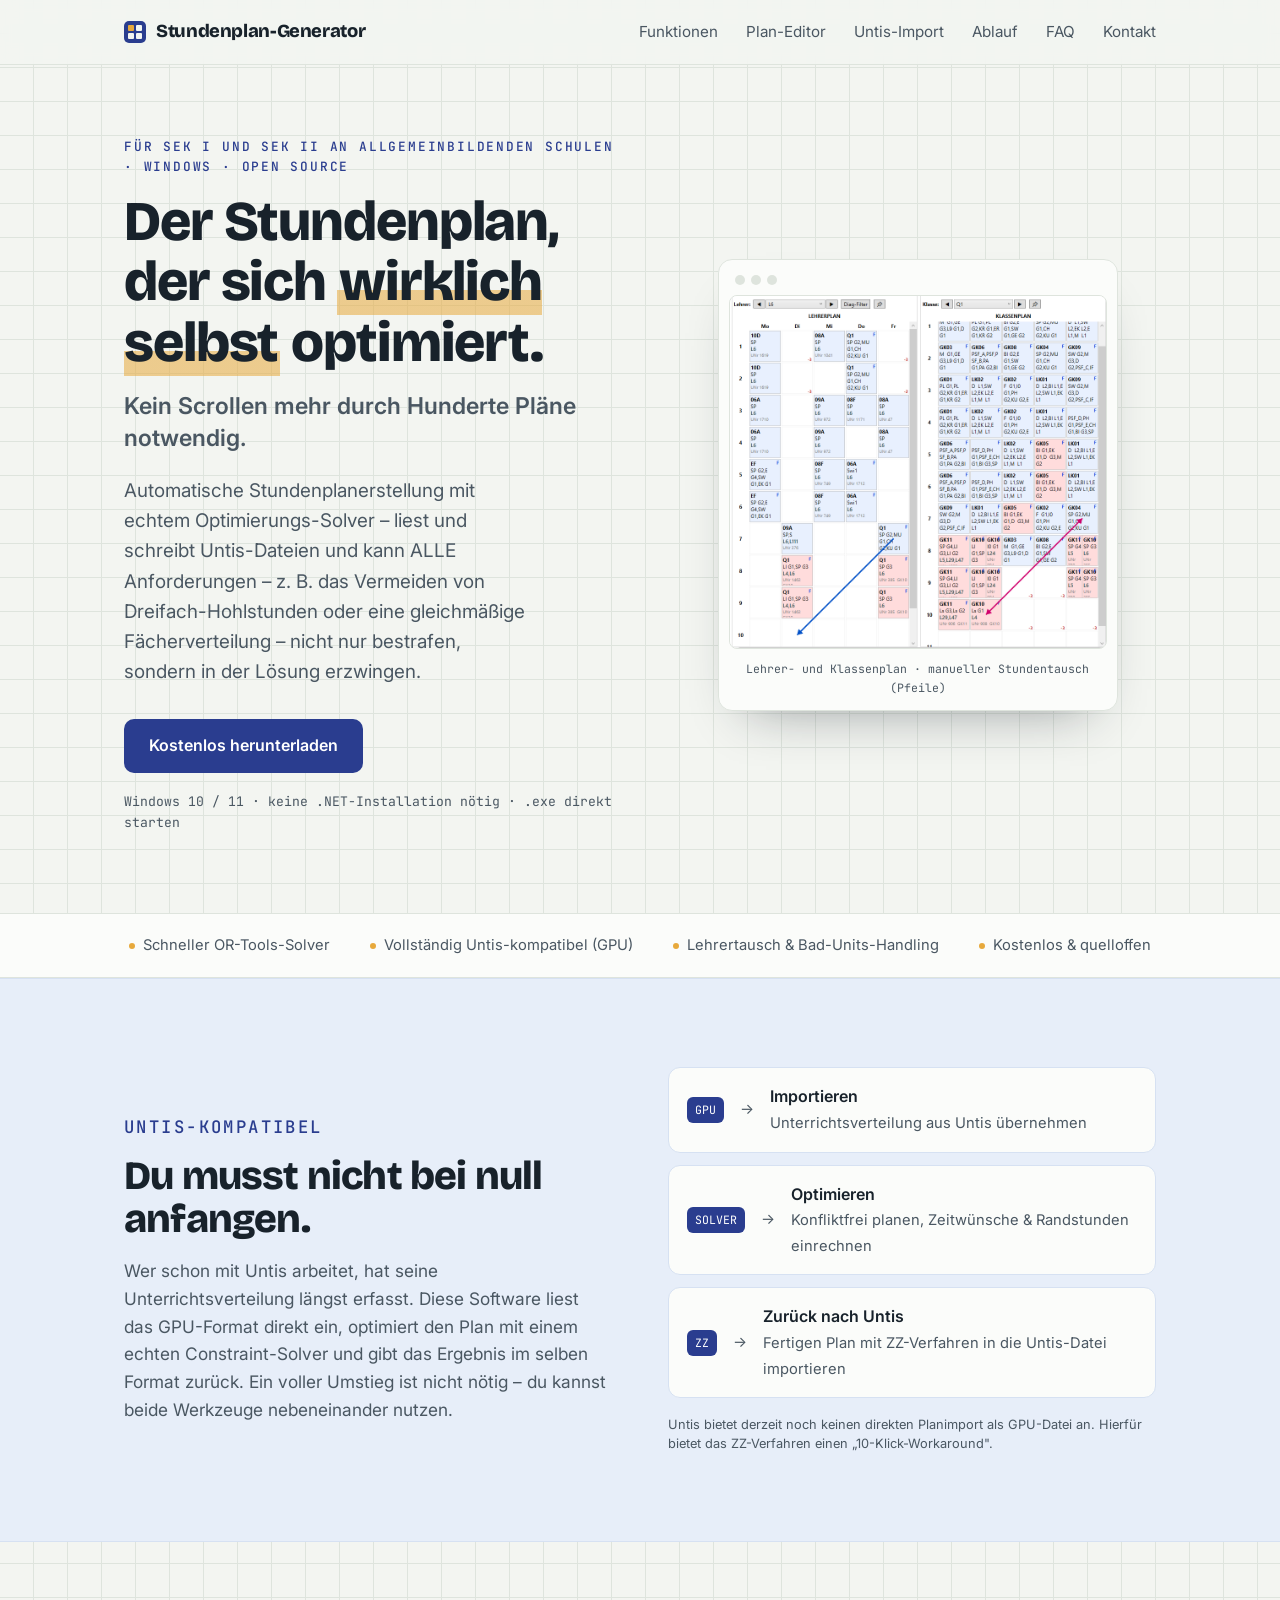
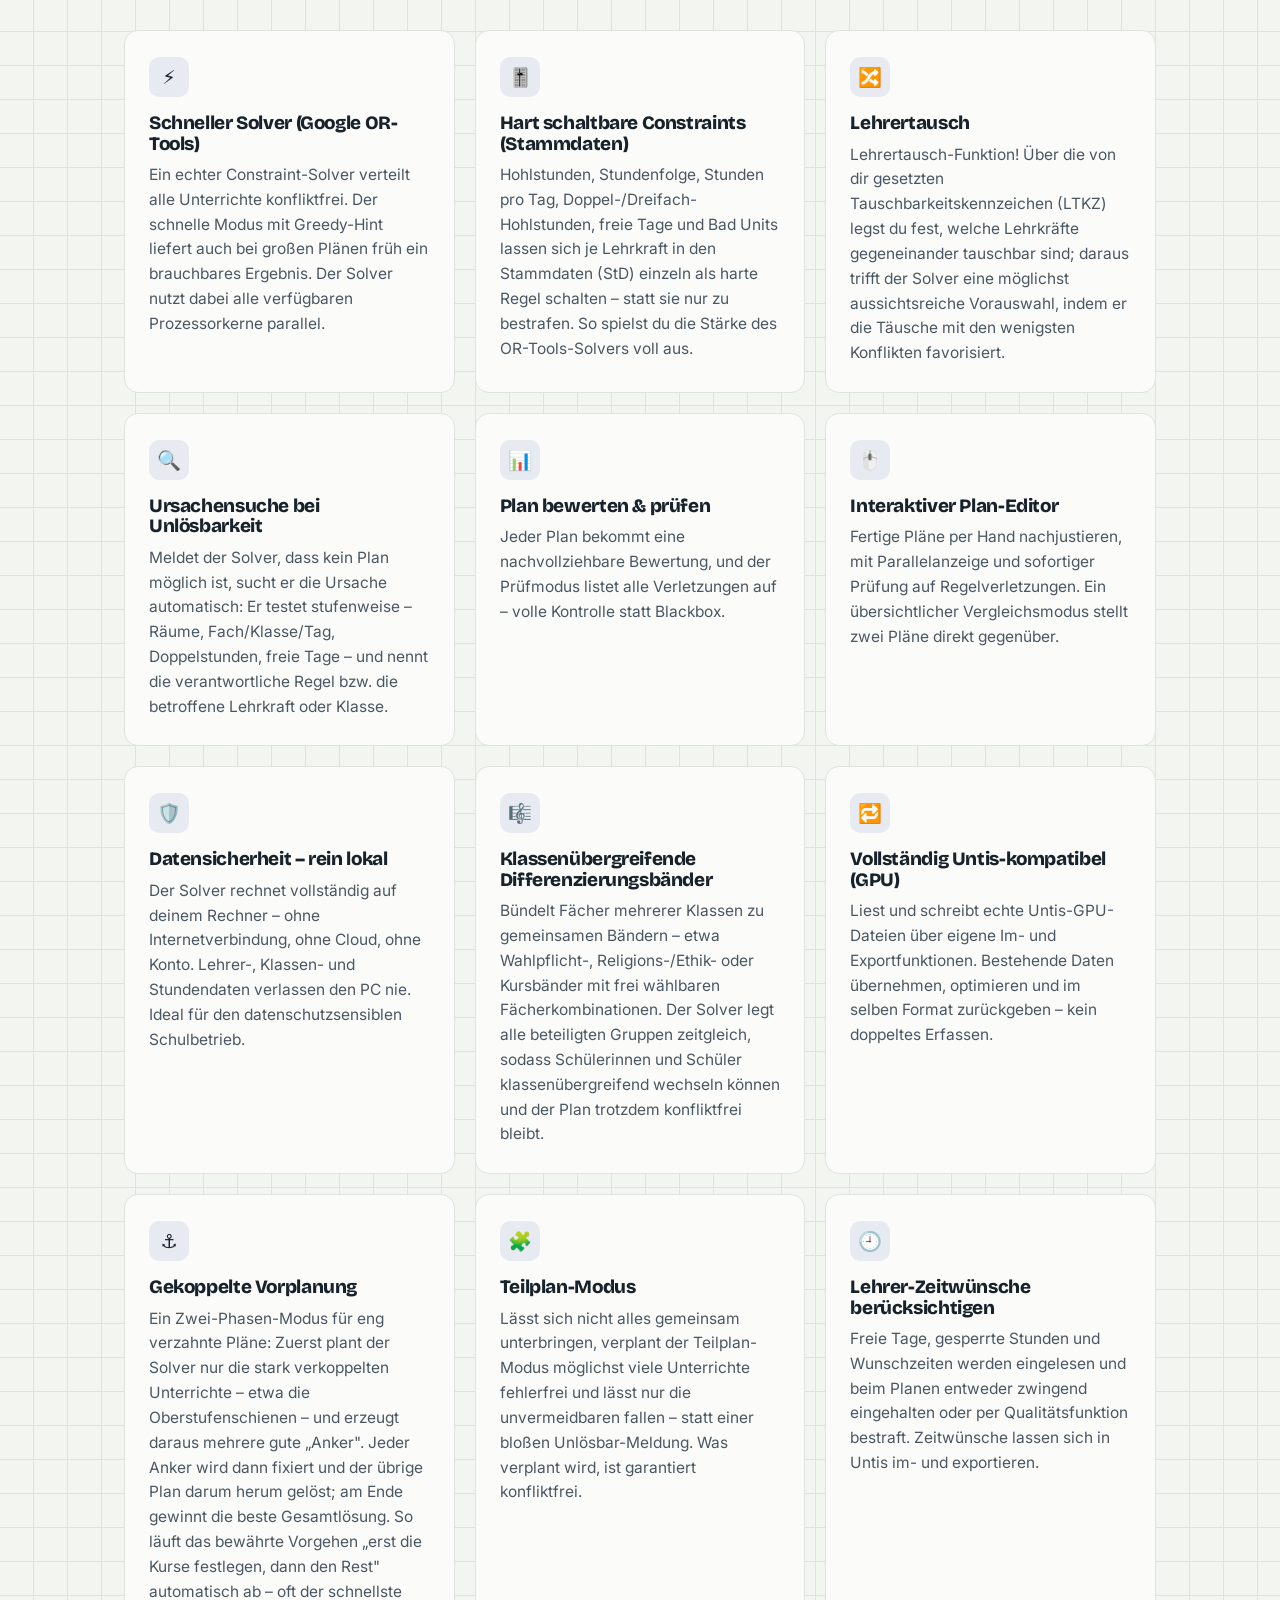
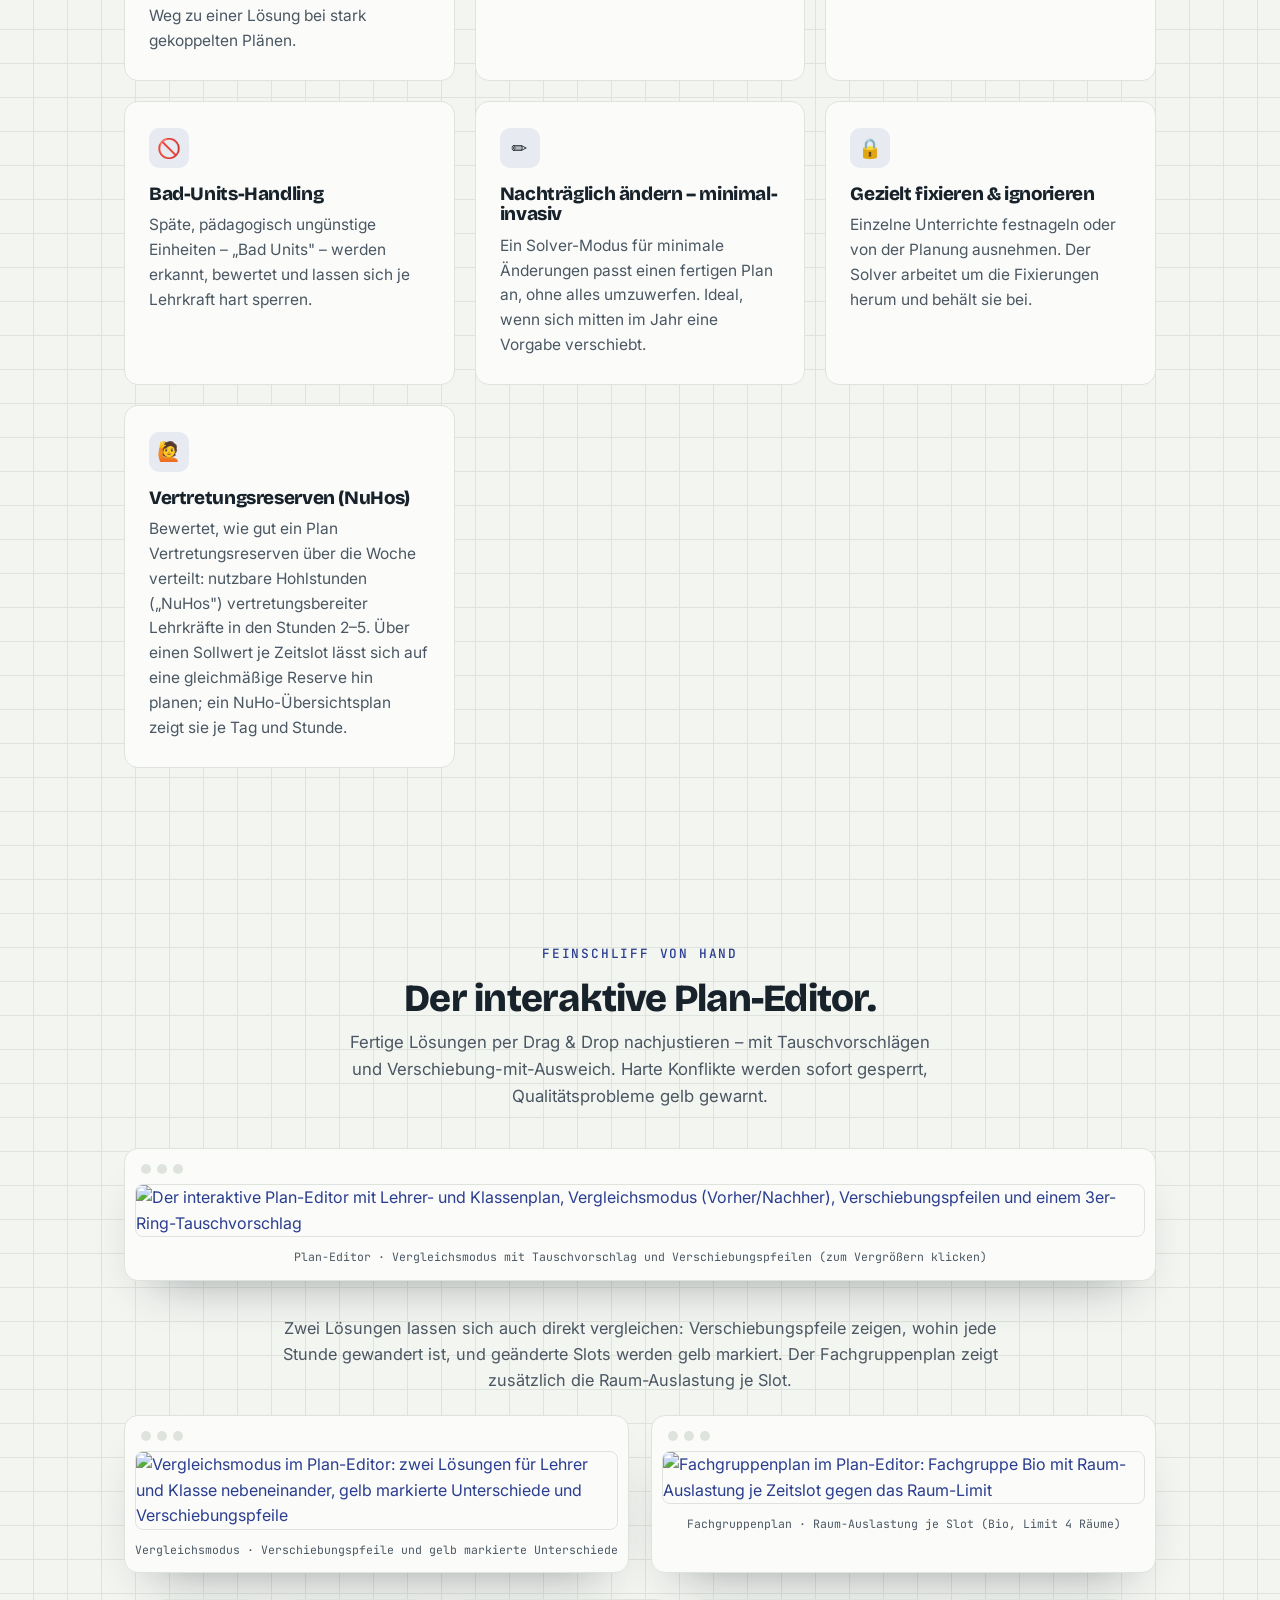
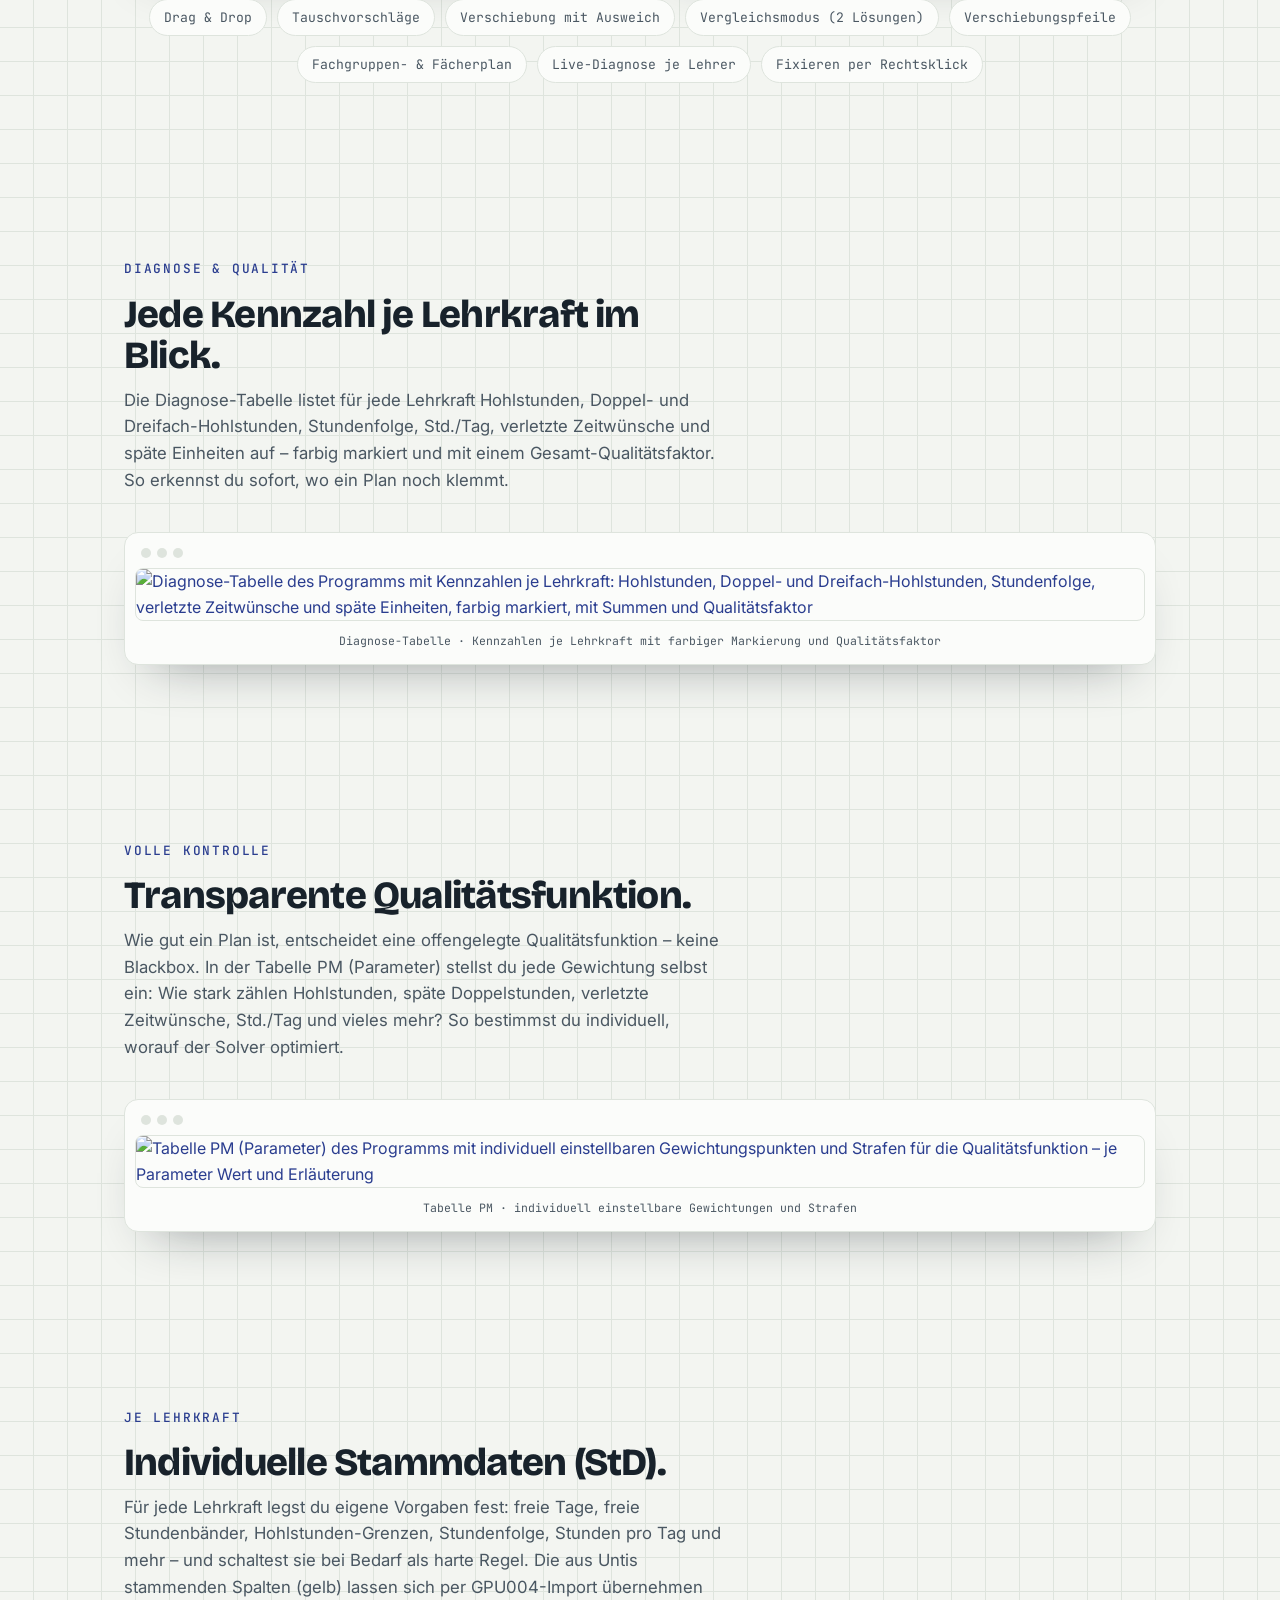
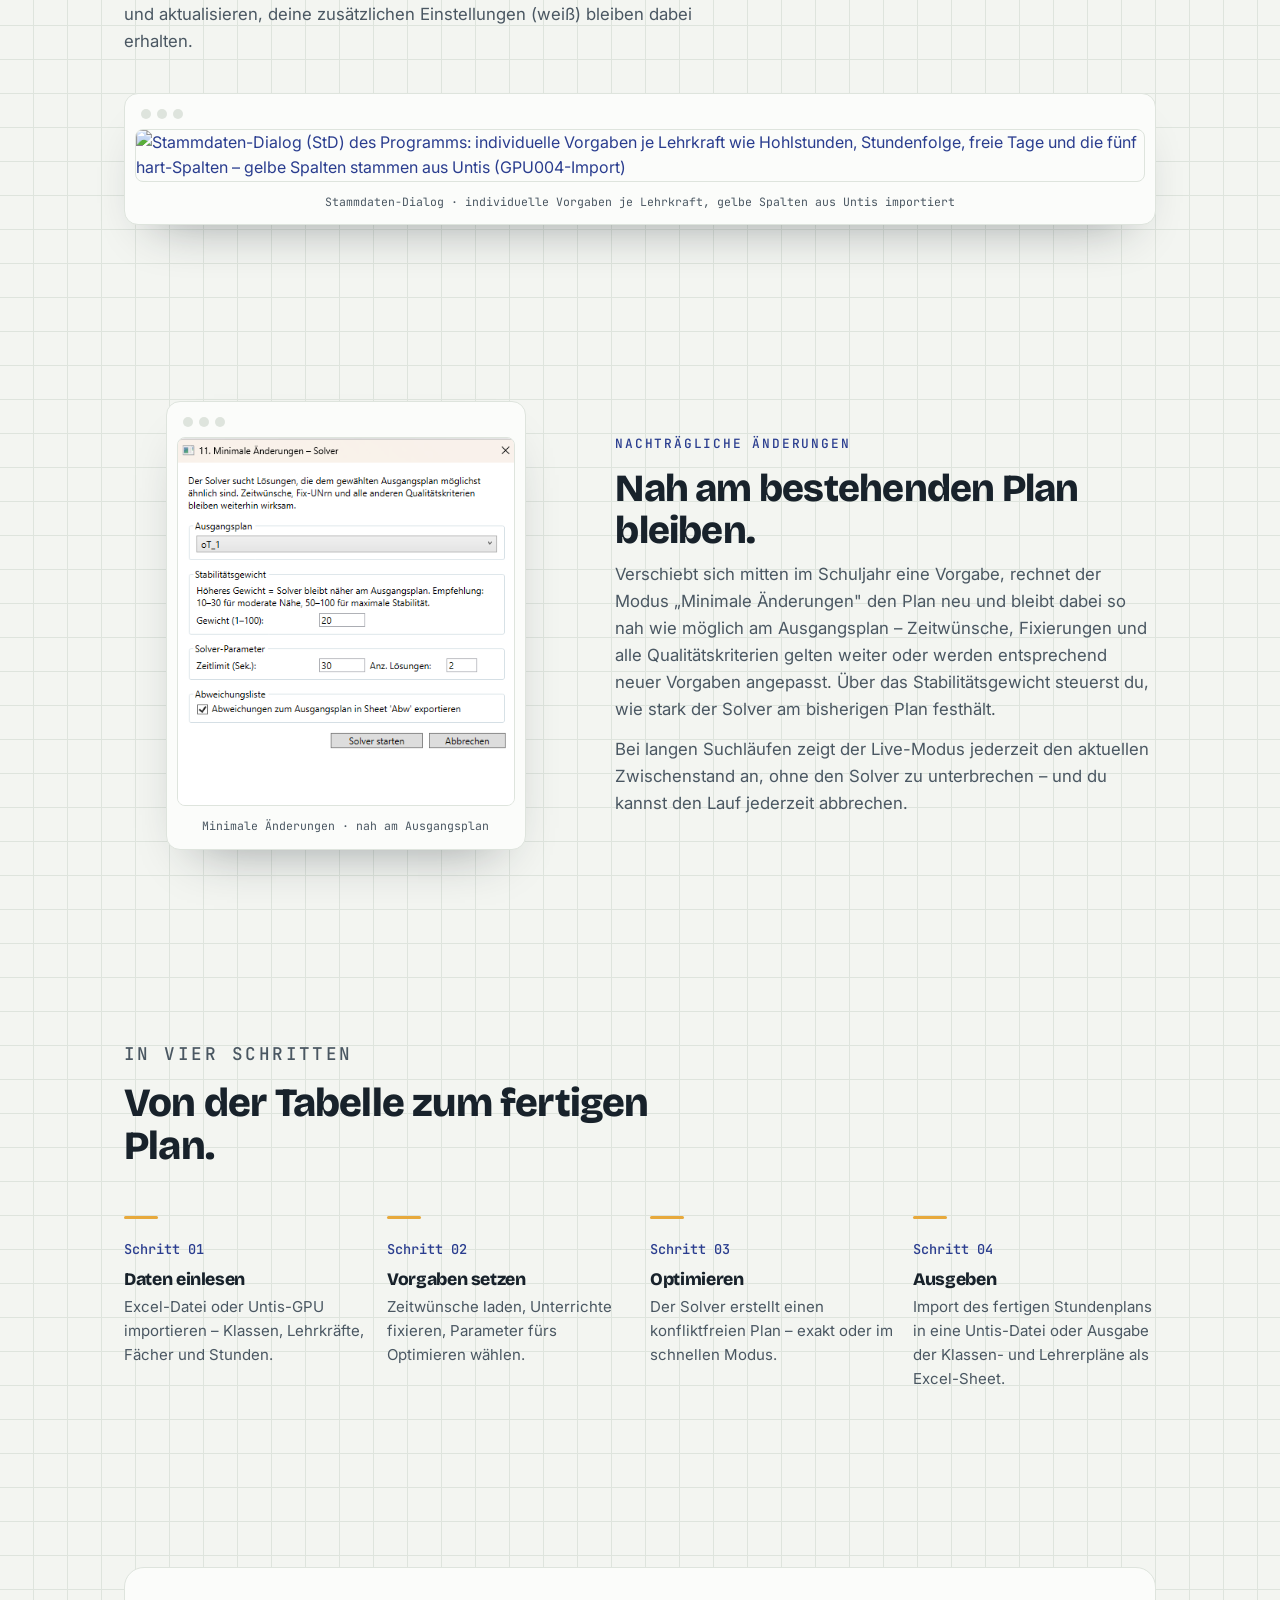
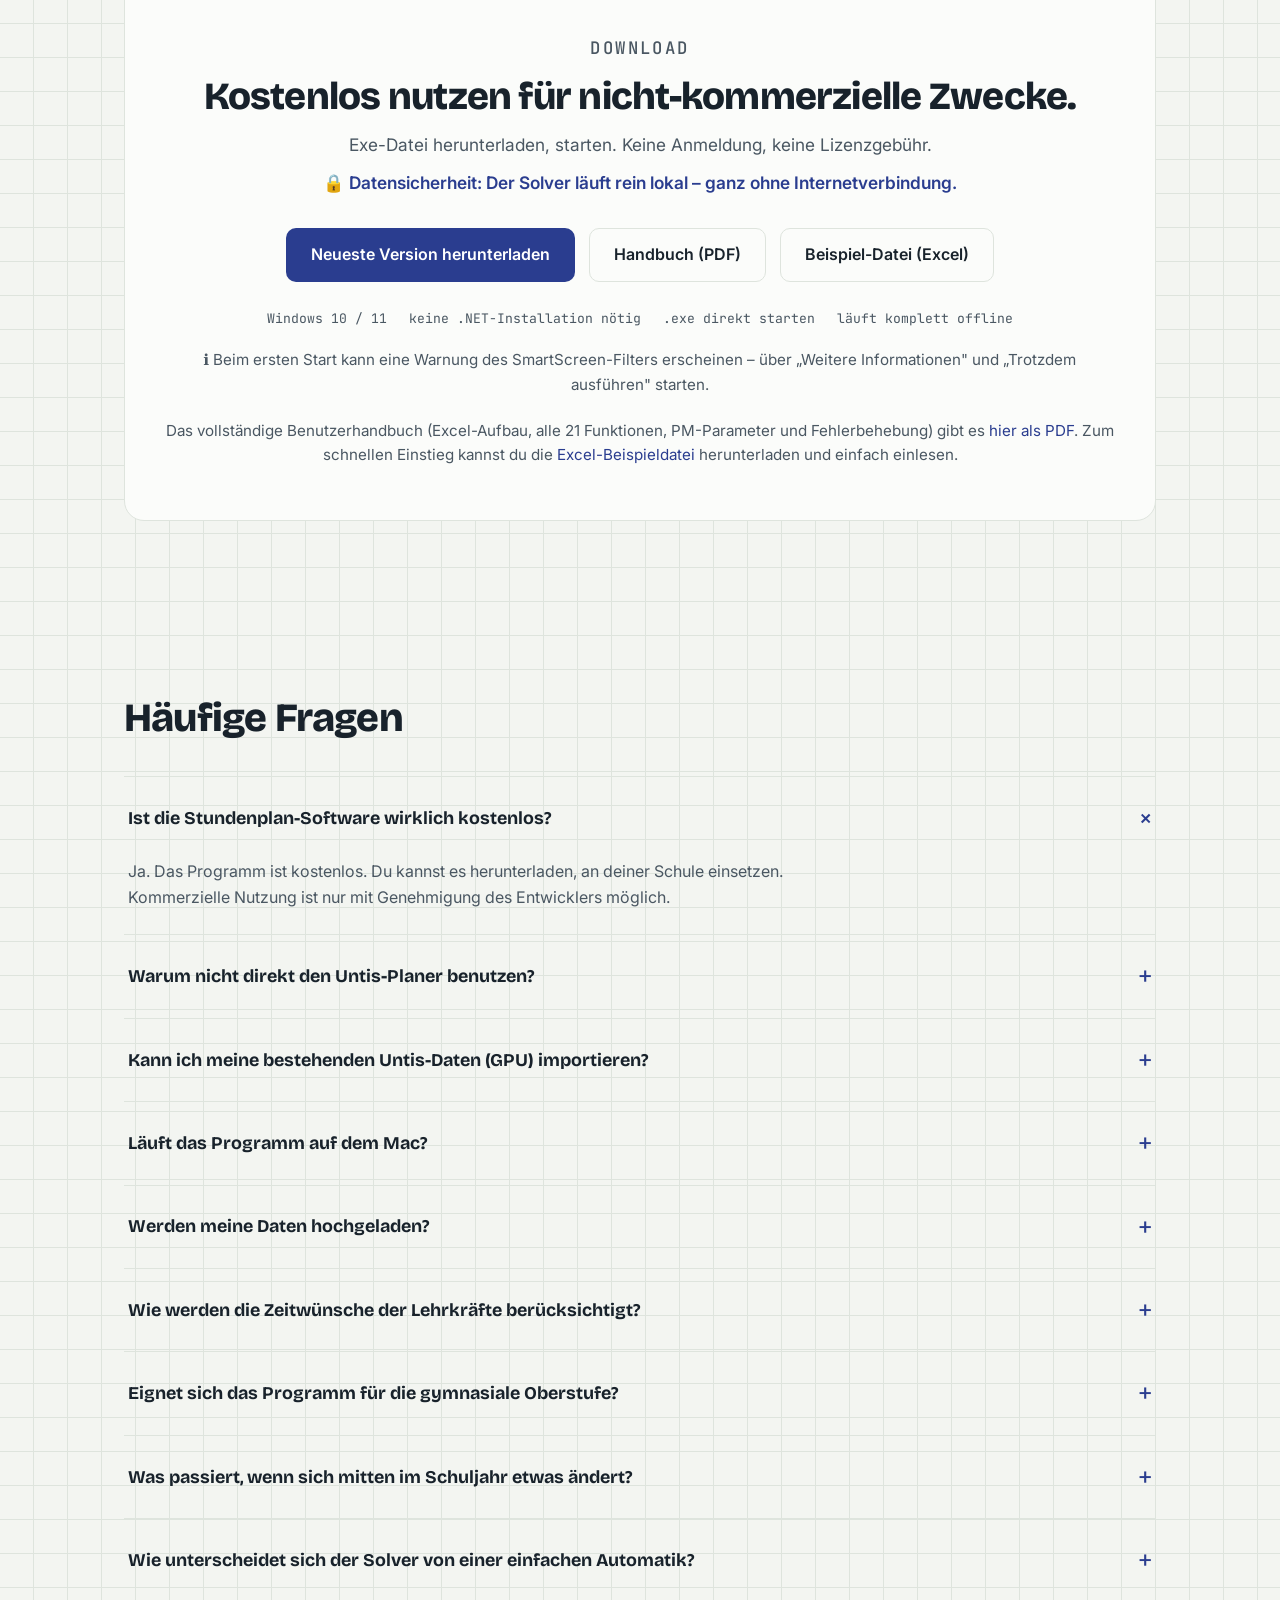
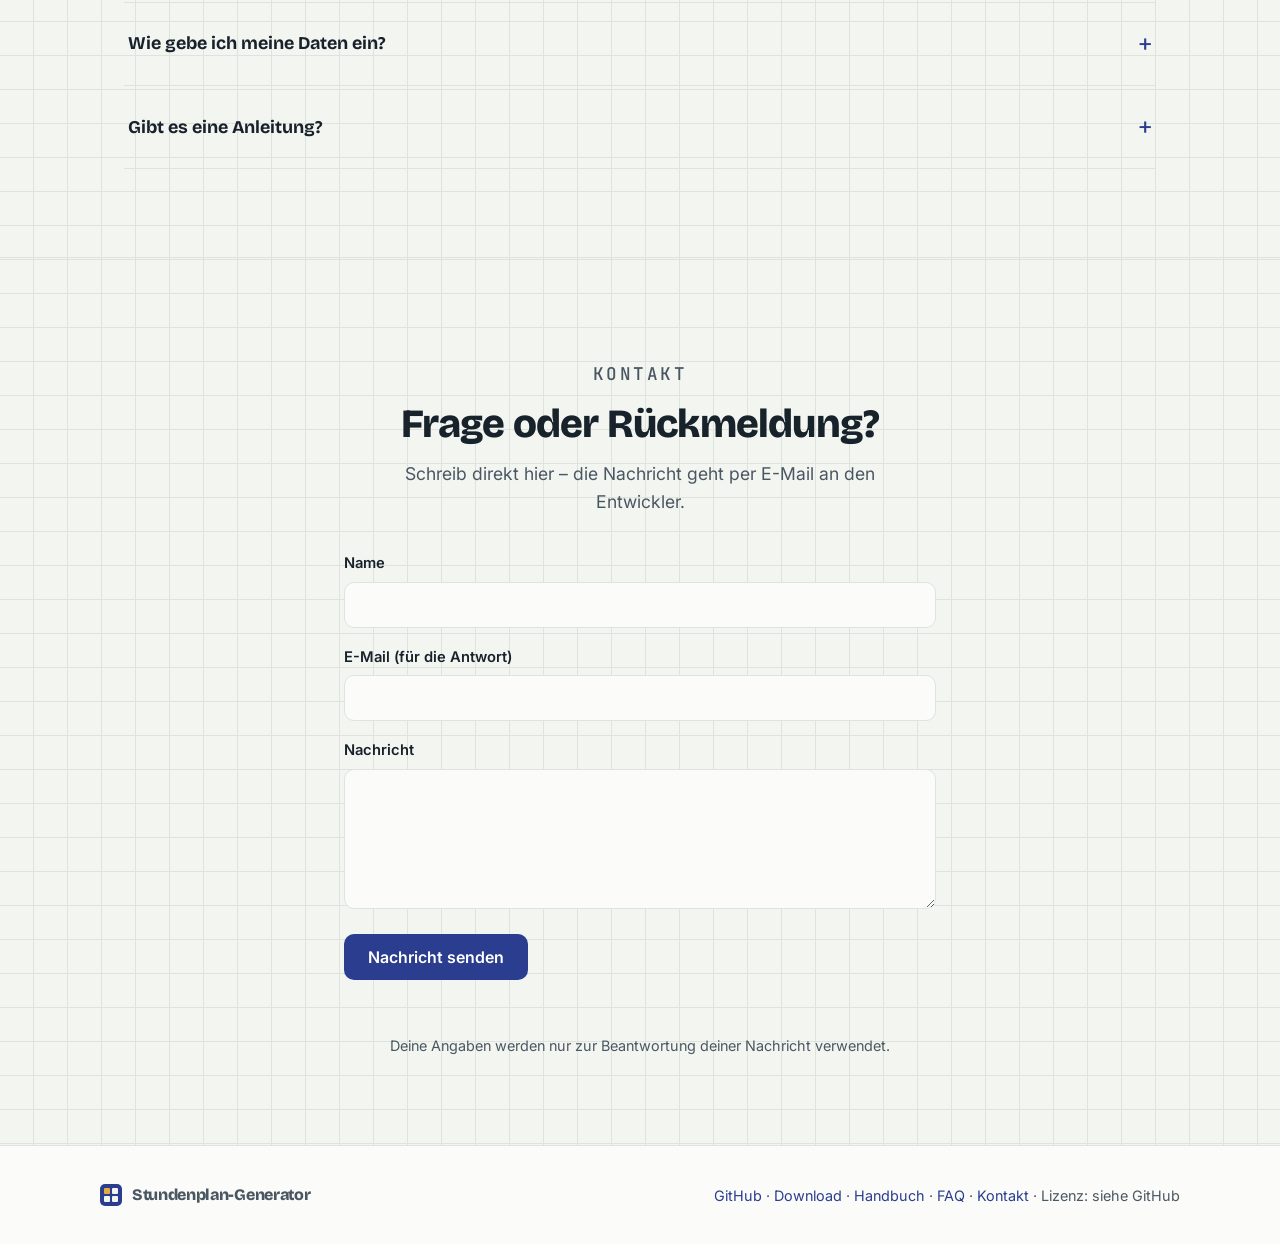
==== commit 097a2c05: "Add files via upload" ====
--- a/docs/index.html
+++ b/docs/index.html
@@ -675,9 +675,6 @@
       <div class="cta-row">
         <a class="btn btn-primary" href="https://github.com/schulsoftware-KI/Stundenplanprogramm/releases/tag/V48" target="_blank" rel="noopener">
           Neueste Version herunterladen
-        </a>
-        <a class="btn btn-ghost" href="https://github.com/schulsoftware-KI/Stundenplanprogramm" target="_blank" rel="noopener">
-          Quellcode auf GitHub
         </a>
         <a class="btn btn-ghost" href="Stundenplan-Benutzerhandbuch.pdf" download>
           Handbuch (PDF)
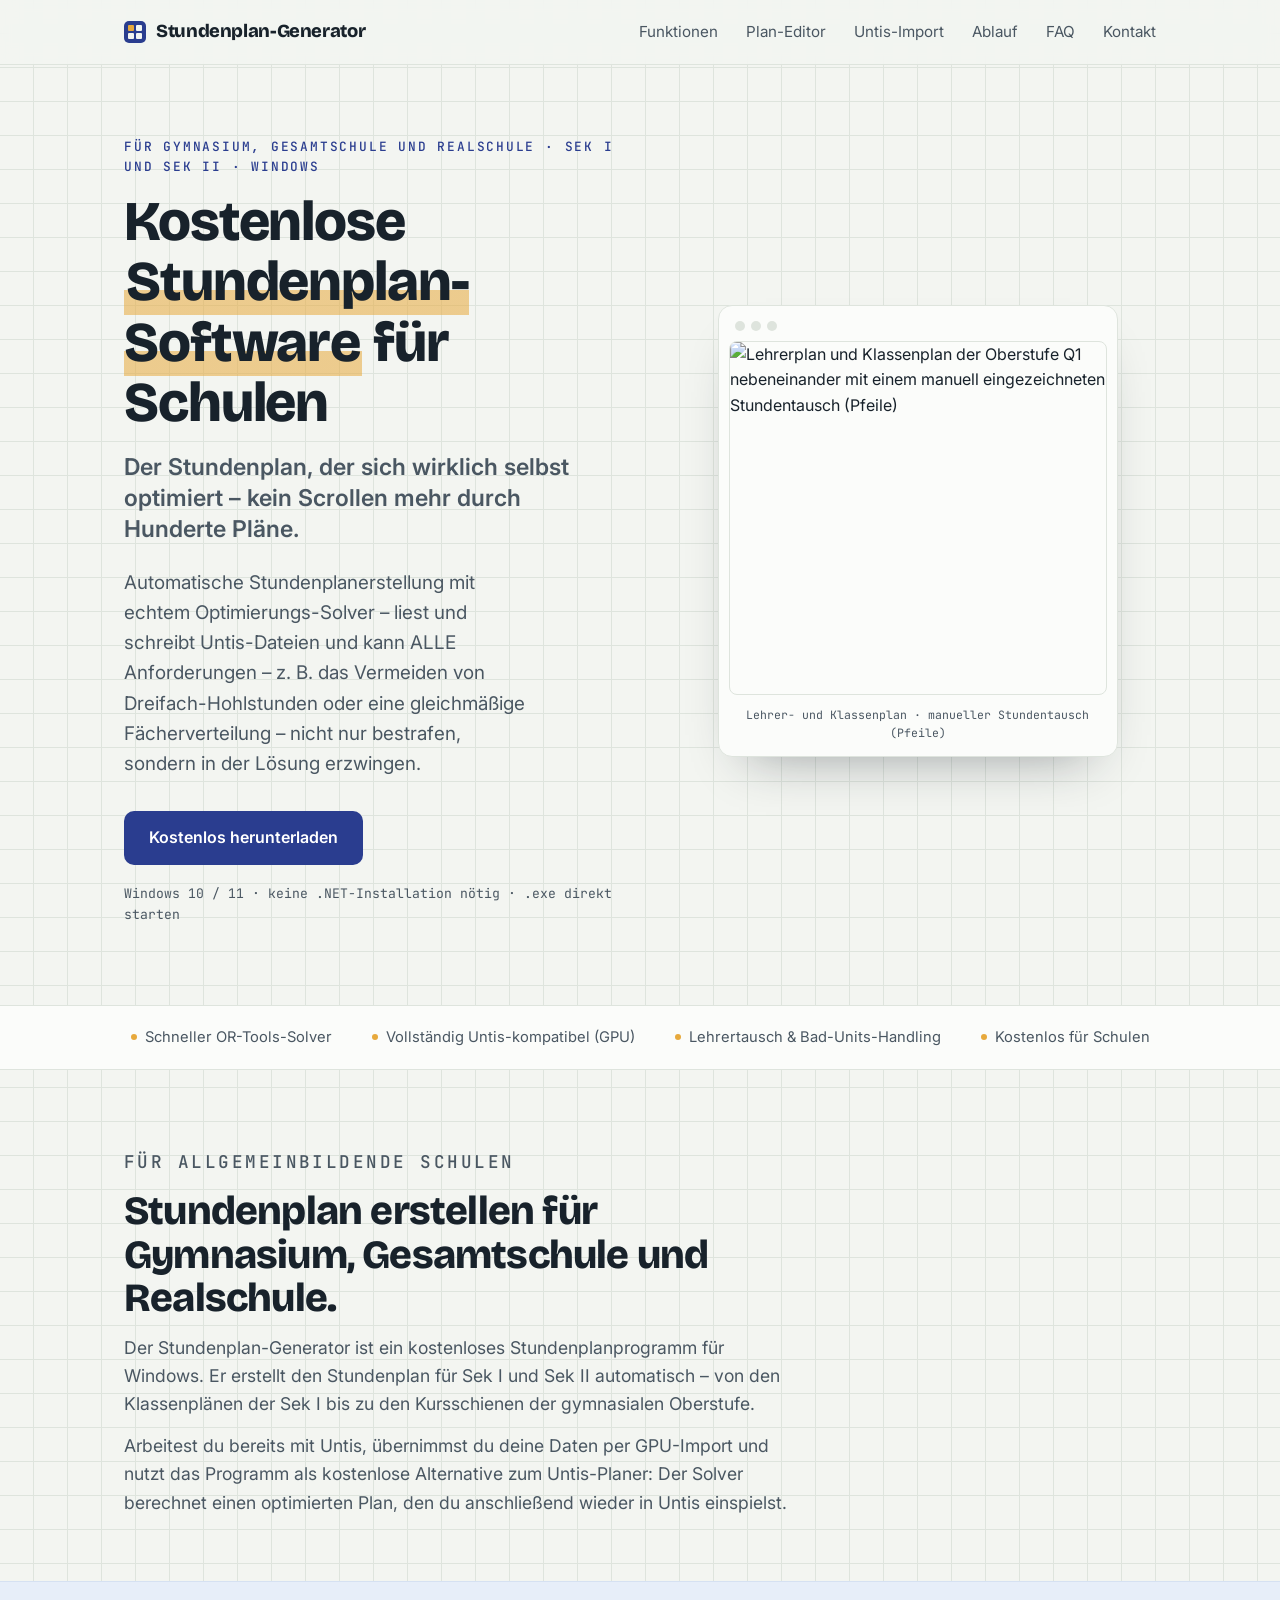
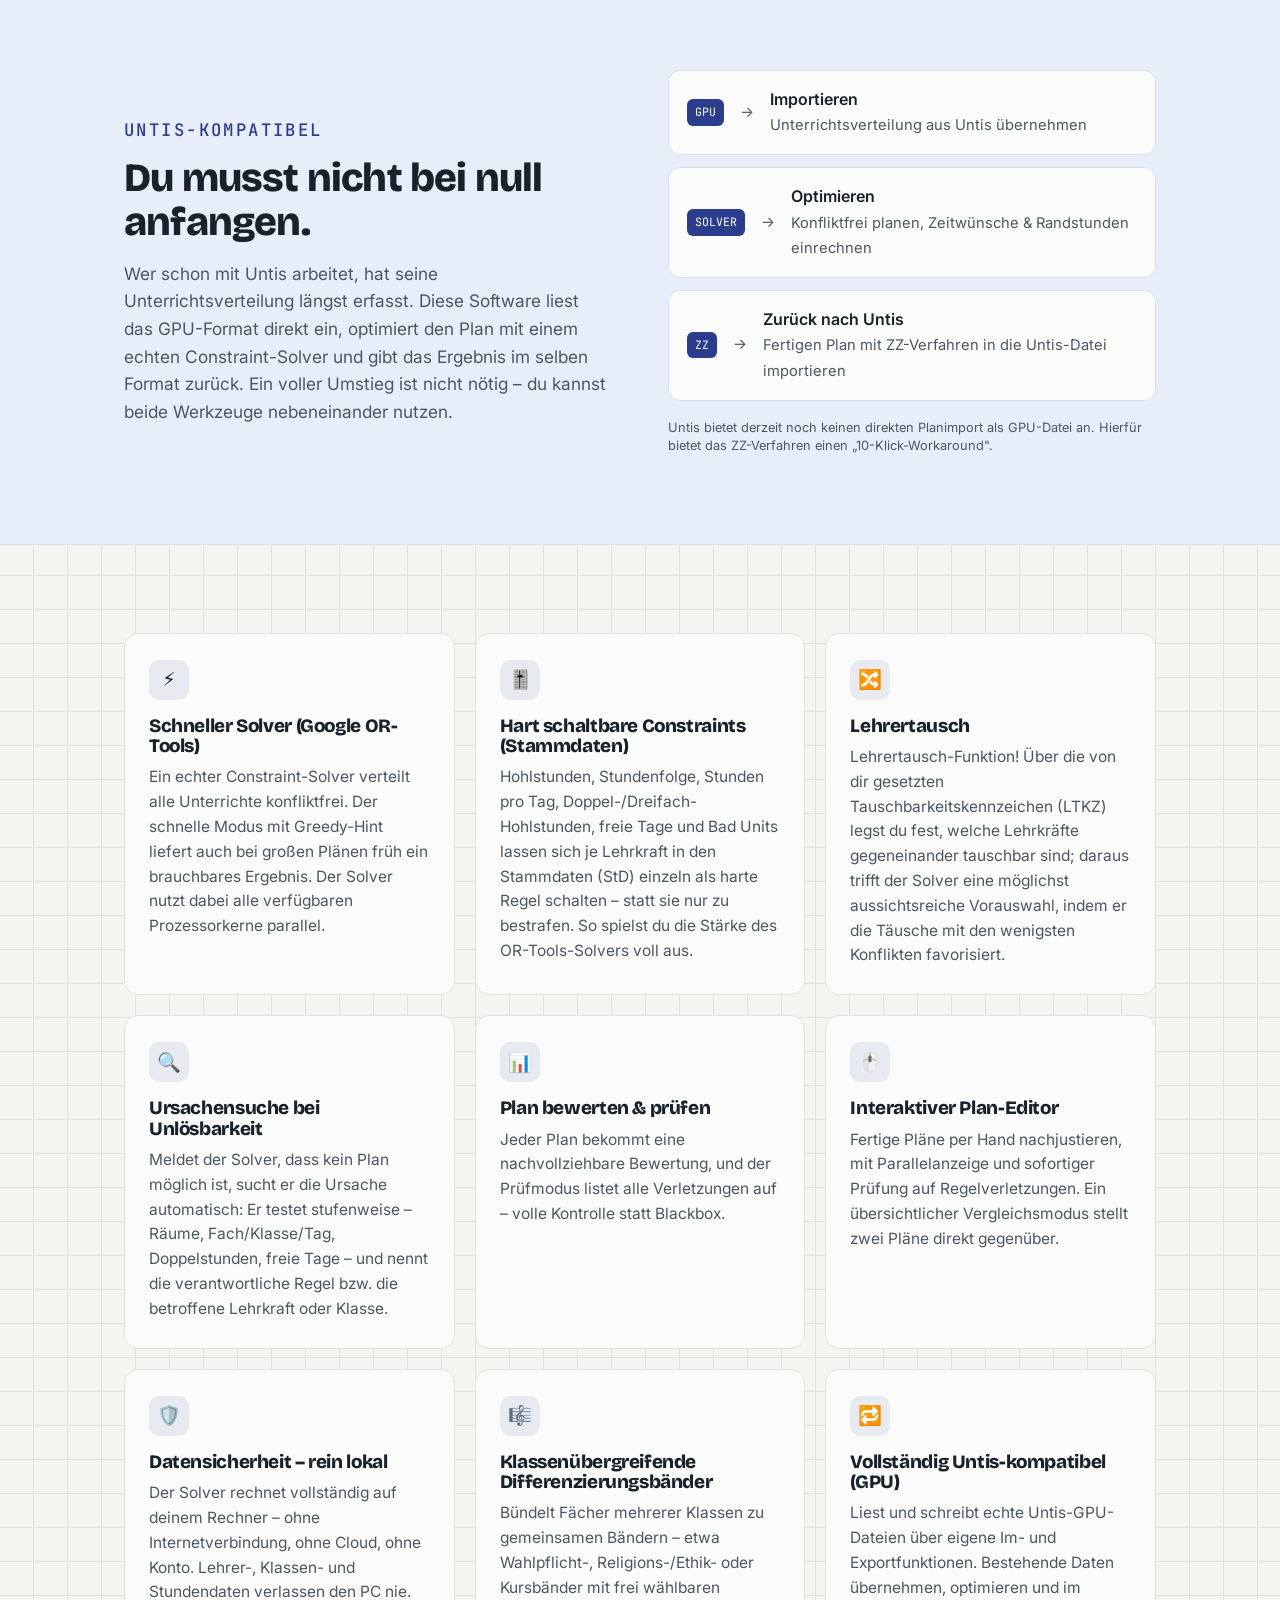
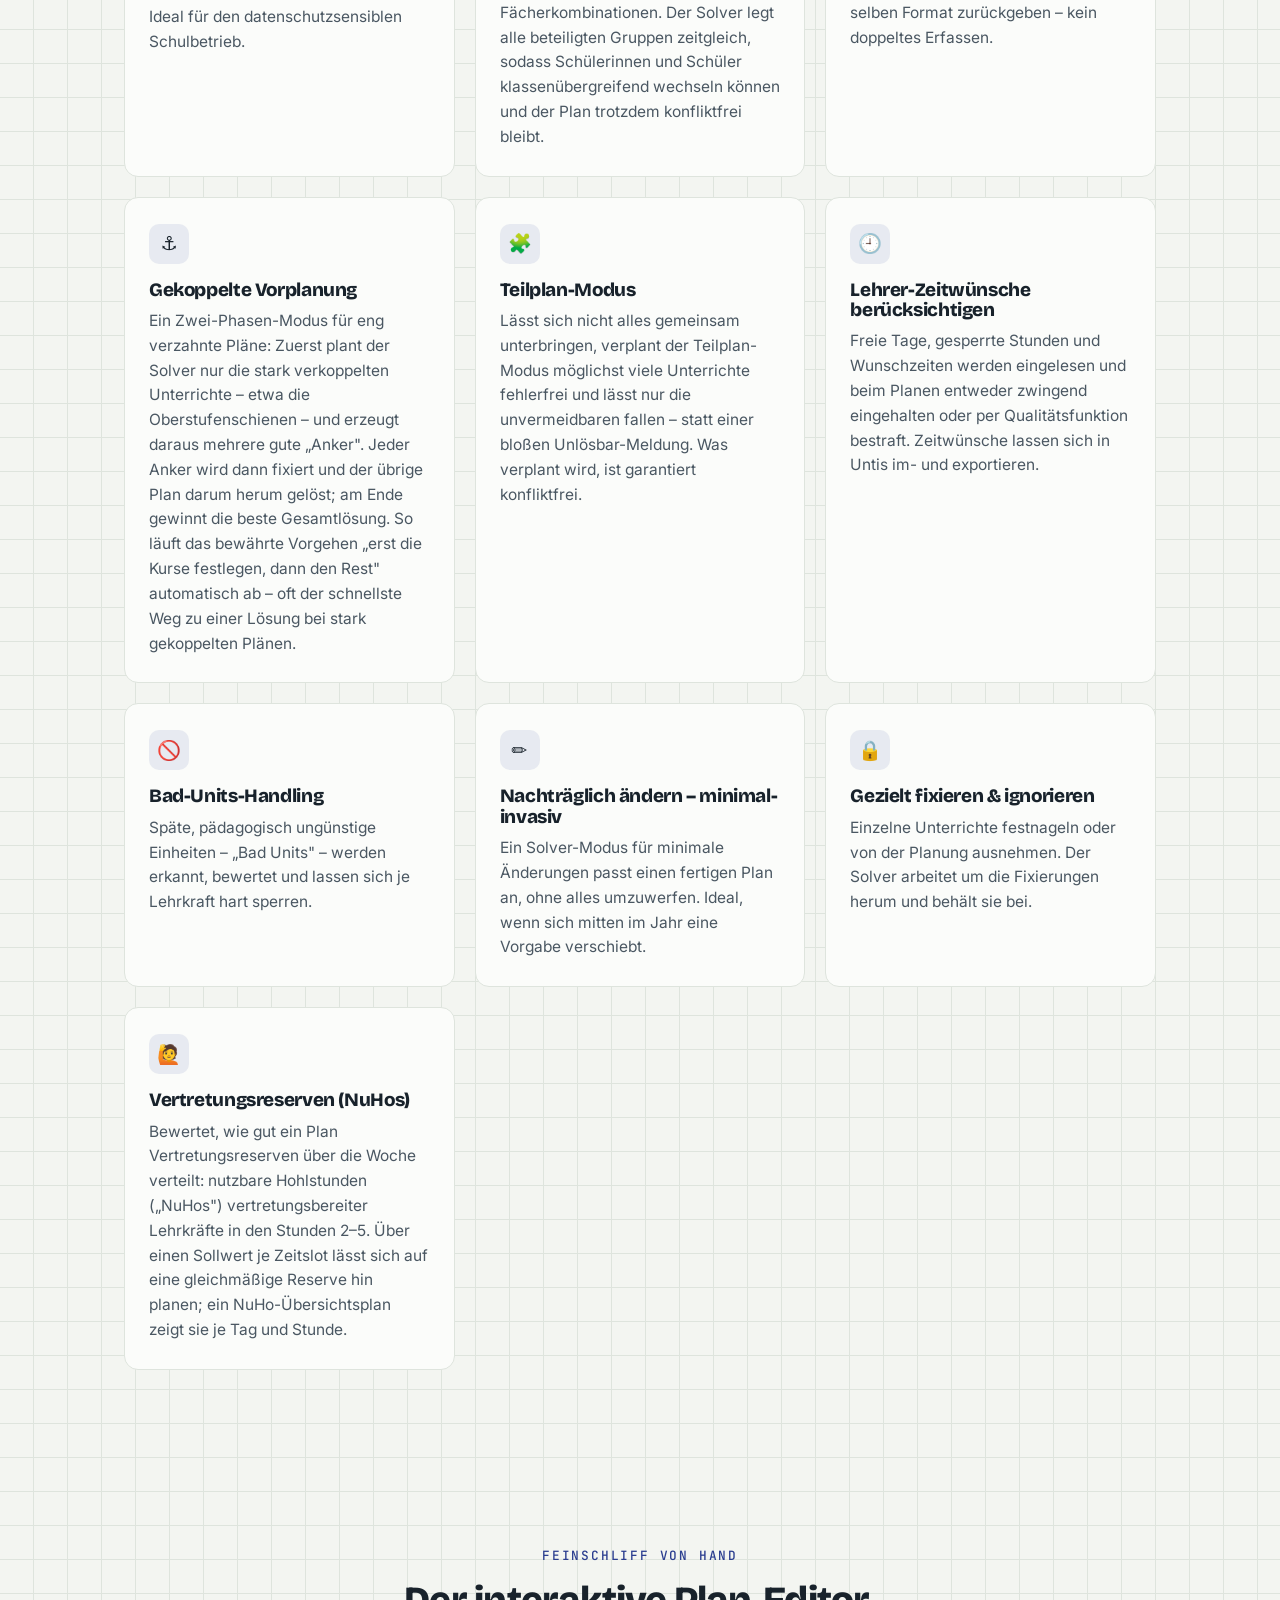
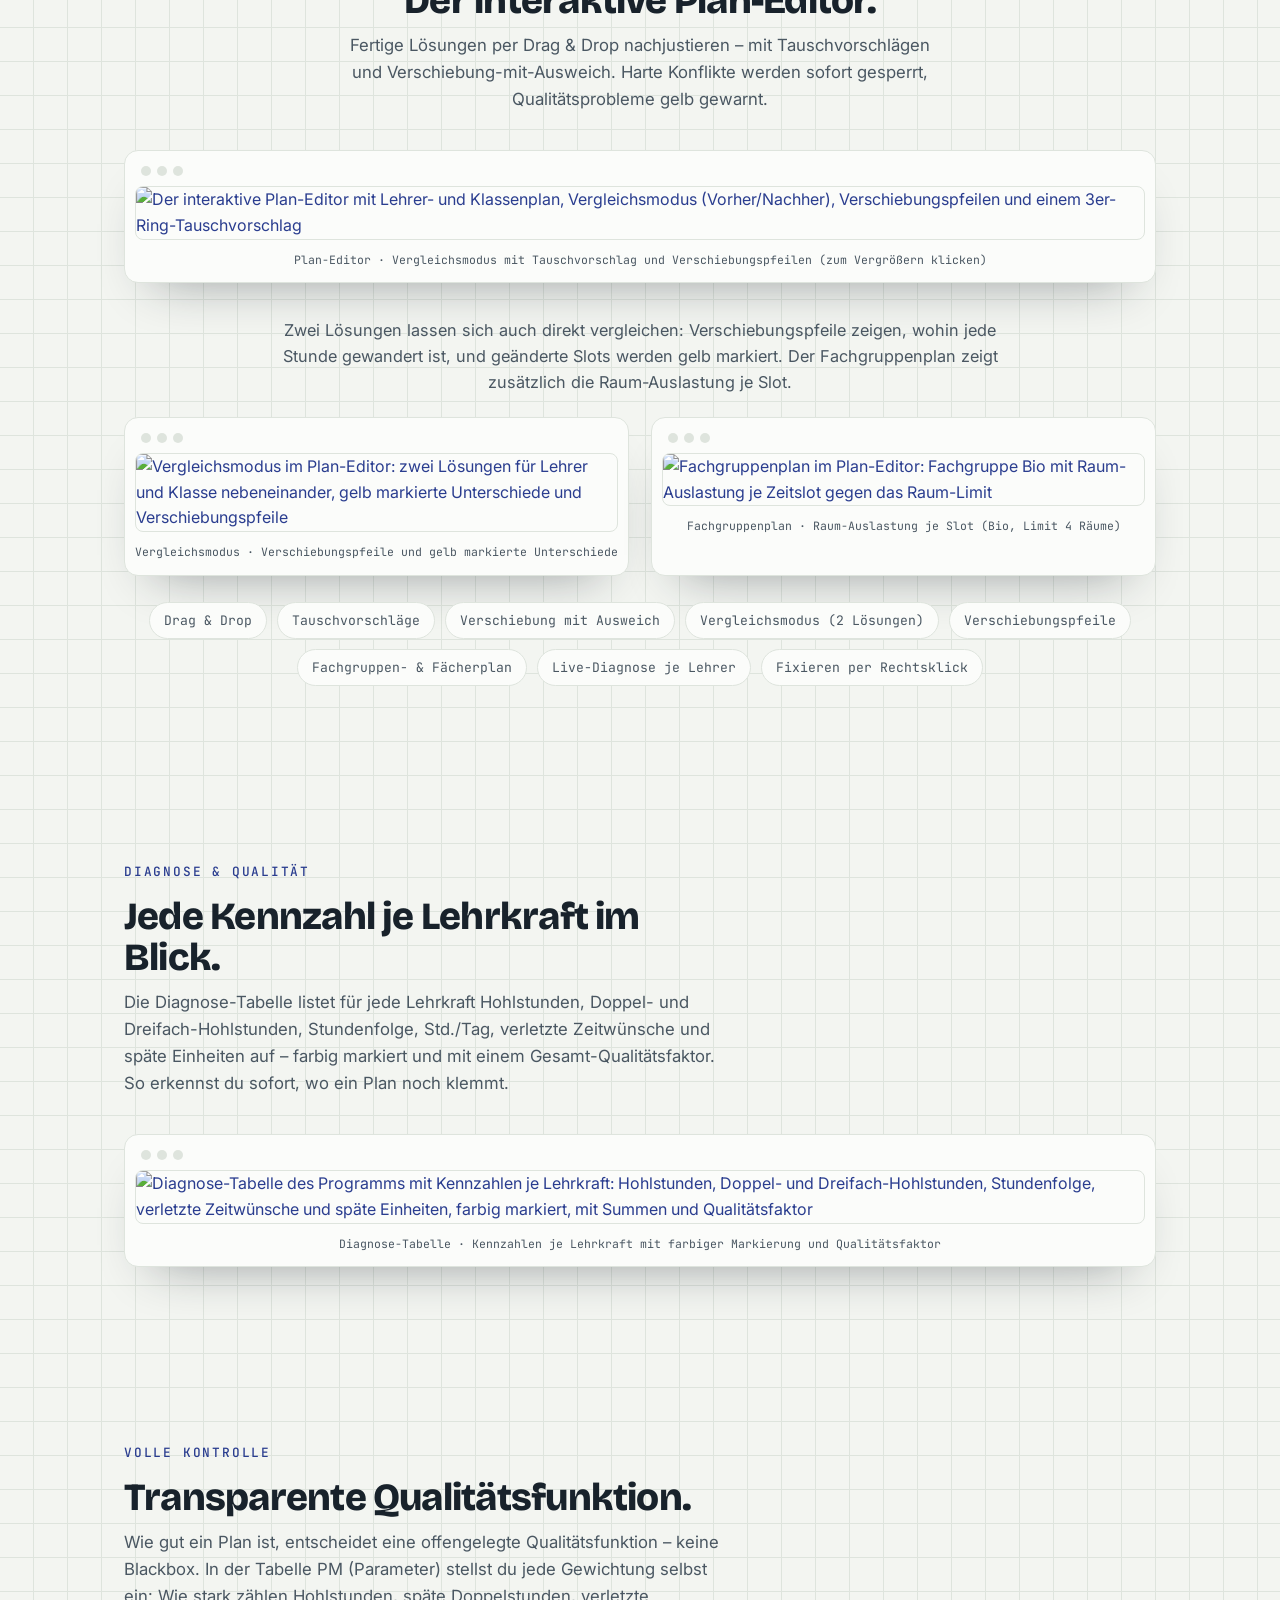
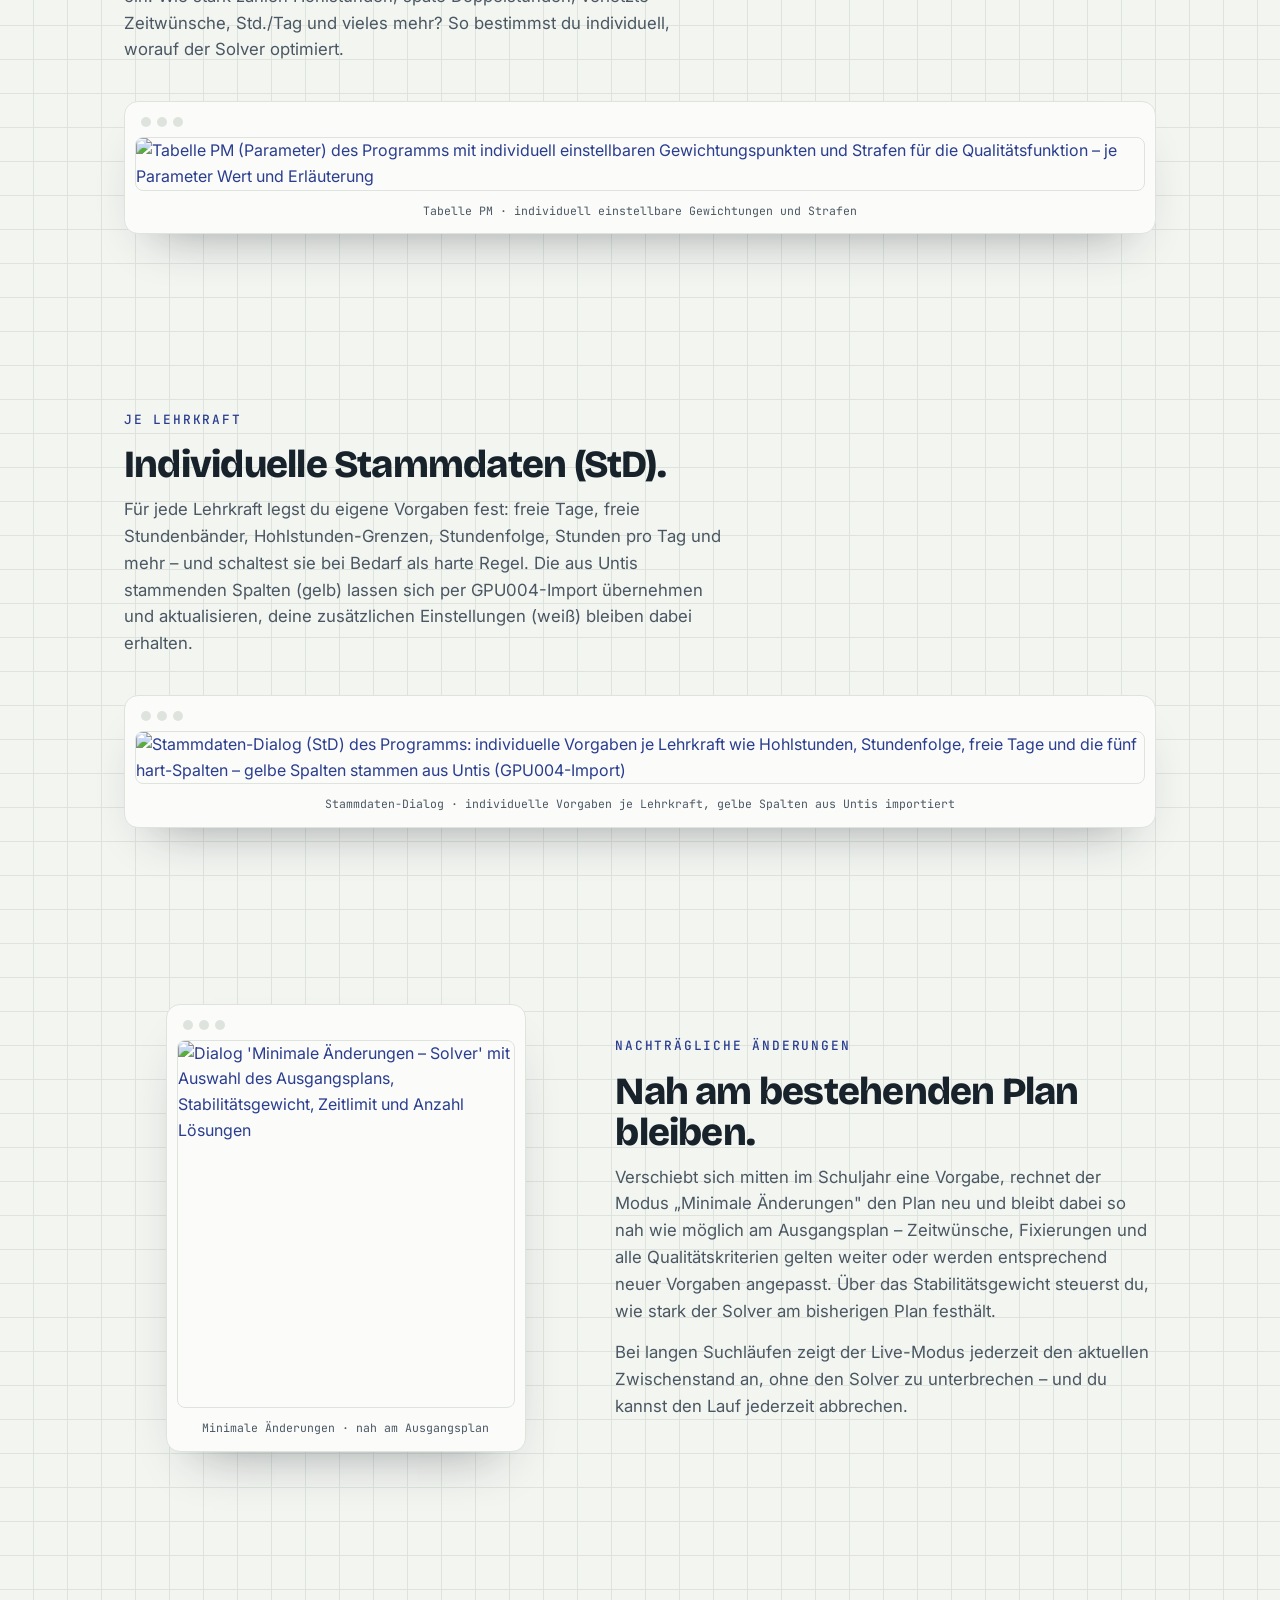
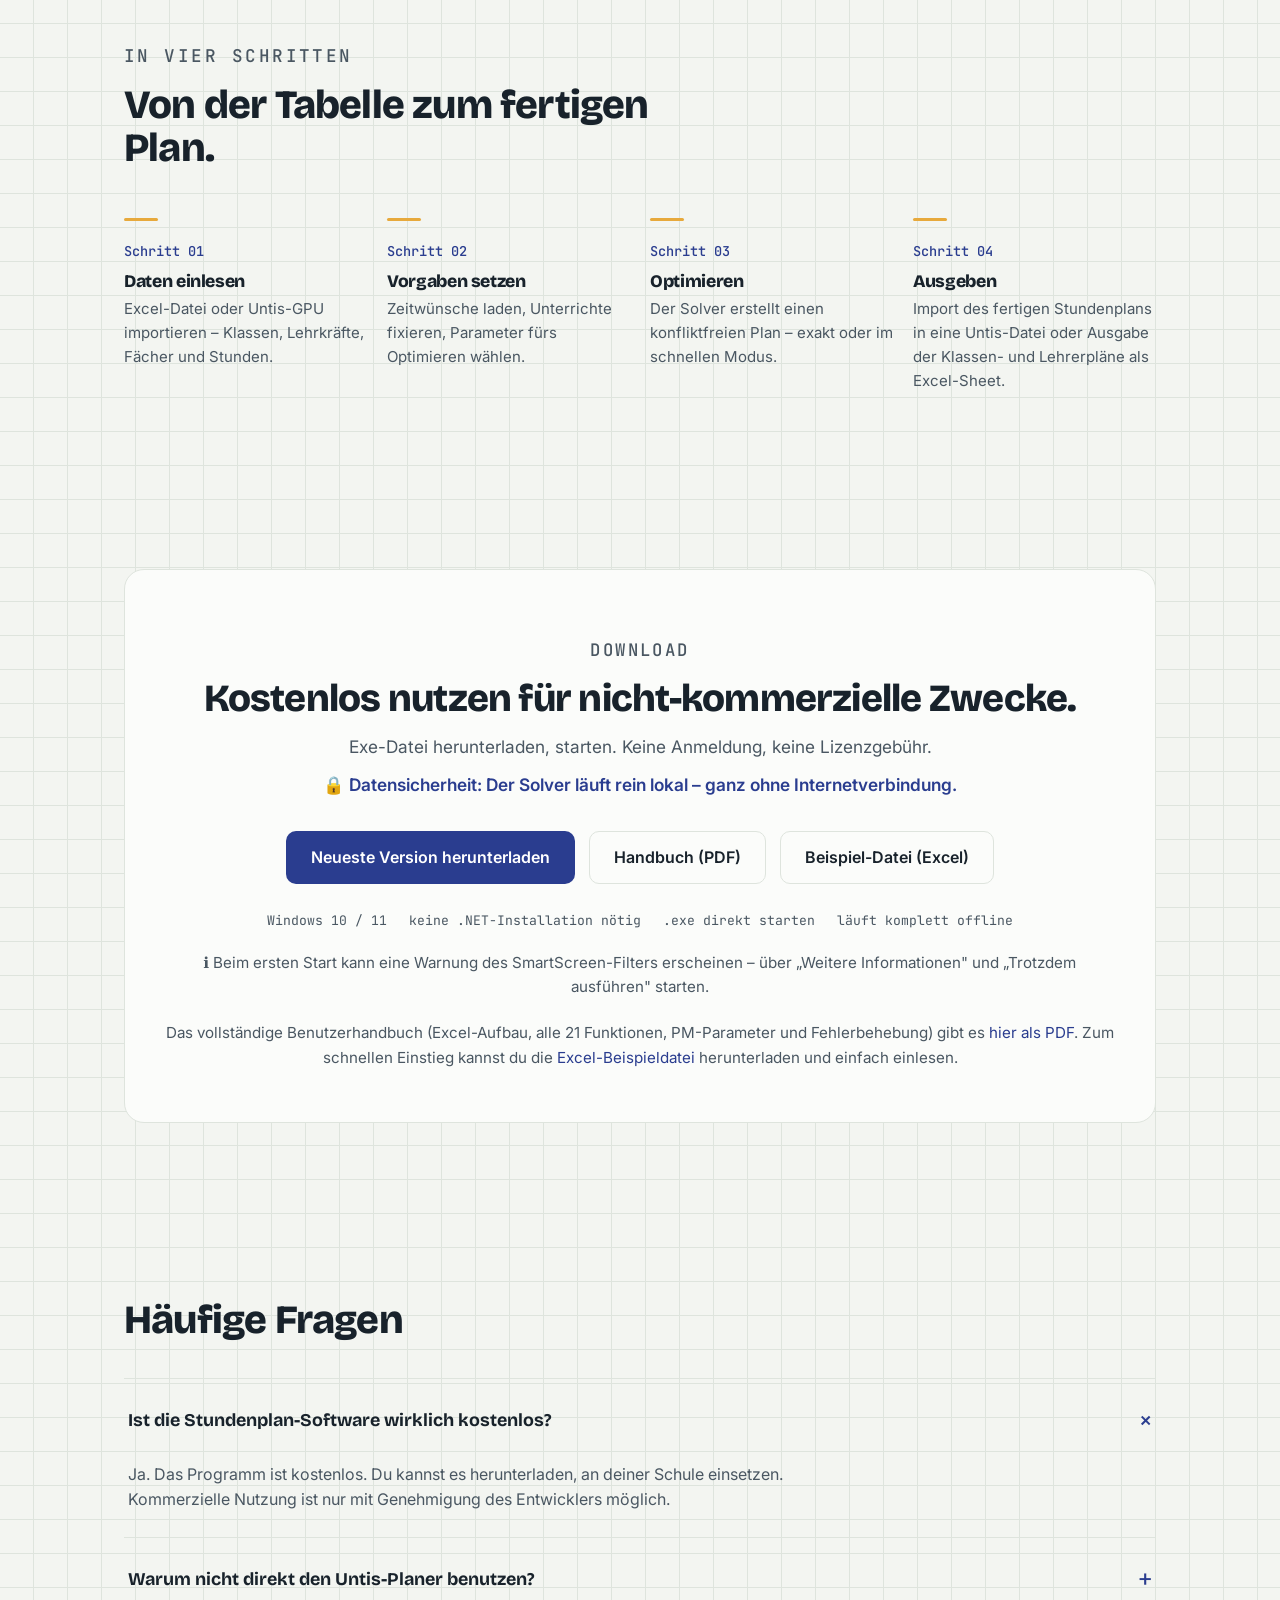
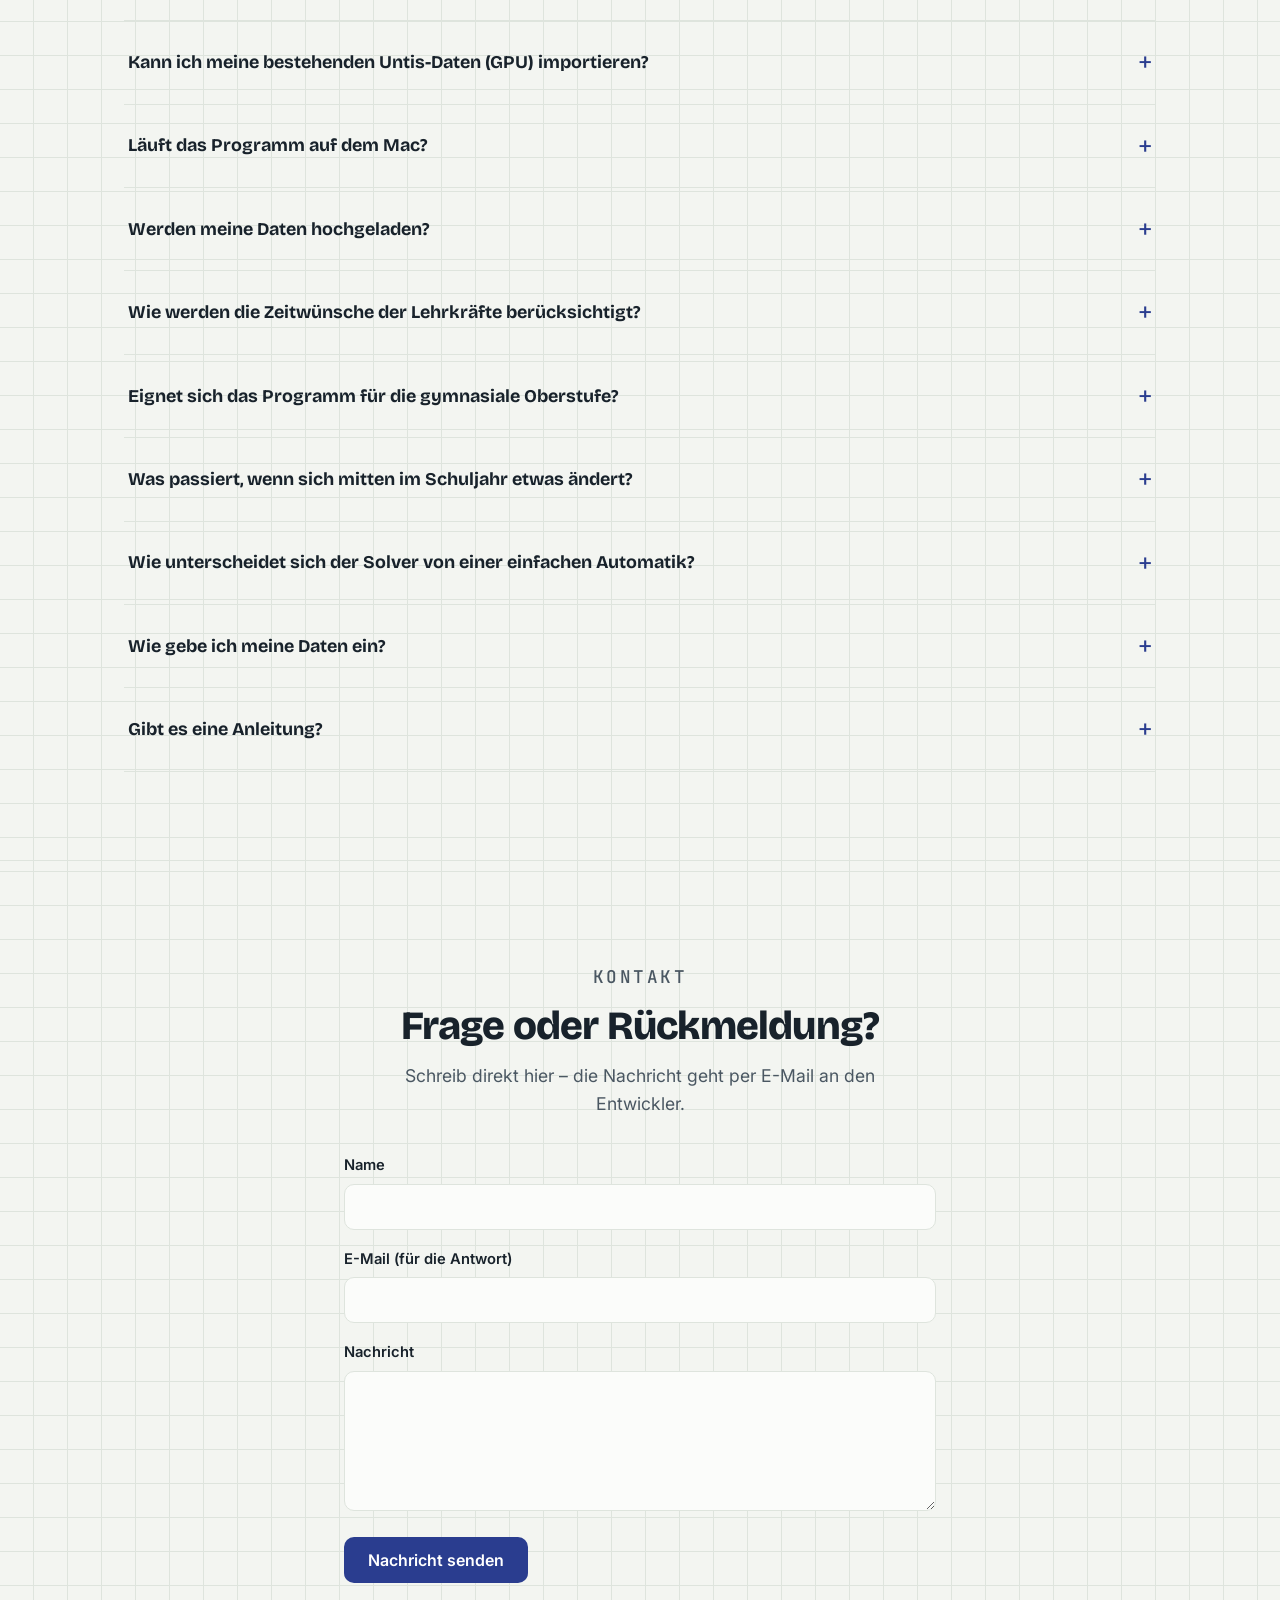
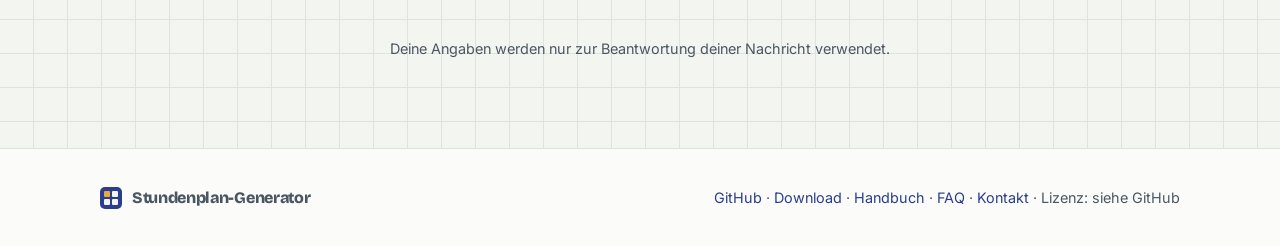
==== commit 44df2342: "Add files via upload" ====
--- a/docs/index.html
+++ b/docs/index.html
@@ -7,11 +7,16 @@
   Seite:    https://schulsoftware-ki.github.io/Stundenplanprogramm/
 
   Diese Dateien gehören zusammen in denselben Ordner:
-    - index.html                       (Hero-Bild ist bereits eingebettet)
+    - index.html
+    - sitemap.xml                      (für die Google Search Console)
+    - stundenplan-software-stundentausch.webp (Hero-Bild)
+    - minimale-aenderungen-dialog.webp (Abschnitt „Minimale Änderungen")
     - og-image.png                     (Vorschaubild beim Teilen von Links)
     - plan-editor.png                  (Haupt-Screenshot Plan-Editor)
     - plan-editor-vergleich.png        (Galerie: Vergleichsmodus)
     - plan-editor-fachgruppen.png      (Galerie: Fachgruppenplan)
+    - diagnose-tabelle.png, pm-parameter.png, stammdaten-std.png,
+      minimale-aenderungen.png         (Screenshots, Großansicht)
     - Stundenplan-Benutzerhandbuch.pdf (Download im Handbuch-Bereich)
     - Beispiel-Stundenplan.xlsx        (Excel-Beispieldatei zum Download)
   Hinweis: Diese Screenshots erscheinen nur, wenn sie neben der index.html liegen
@@ -25,15 +30,15 @@
 <head>
 <meta charset="UTF-8">
 <meta name="viewport" content="width=device-width, initial-scale=1.0">
-<title>Stundenplan-Generator – Stundenplan-Software für Schulen, Untis-kompatibel</title>
-<meta name="description" content="Kostenlose Stundenplan-Software für allgemeinbildende Schulen (Gymnasium, Gesamtschule, Realschule): automatische Stundenplanerstellung mit echtem Optimierungs-Solver, Untis-Import/-Export (GPU), Lehrer-Zeitwünschen und Oberstufen-Kursplänen. Für Windows.">
+<title>Kostenlose Stundenplan-Software für Schulen – Untis-kompatibel</title>
+<meta name="description" content="Stundenplan kostenlos erstellen: Stundenplanprogramm für Gymnasium, Gesamtschule und Realschule mit Optimierungs-Solver und Untis-Import/-Export (GPU).">
 <link rel="canonical" href="https://schulsoftware-ki.github.io/Stundenplanprogramm/">
 <meta name="google-site-verification" content="Ut1bomk6H1PKMaTCteryl9UNB08gkcYNLT08MfA1E-0" />
 <meta name="keywords" content="Stundenplan erstellen Software, Stundenplanprogramm Schule, Untis Alternative kostenlos, GPU importieren, automatische Stundenplanerstellung, Stundenplan Oberstufe, Stundenplan optimieren, Stundenplan Gymnasium, Stundenplan Gesamtschule, Stundenplan Realschule">
 
 <!-- Open Graph / Vorschaukarten -->
 <meta property="og:type" content="website">
-<meta property="og:title" content="Stundenplan-Generator – Stundenplan-Software für Schulen">
+<meta property="og:title" content="Stundenplan-Generator – kostenlose Stundenplan-Software für Schulen">
 <meta property="og:description" content="Automatische Stundenplanerstellung mit echtem Optimierungs-Solver, Untis-Import/-Export und Zeitwünschen. Kostenlos für Windows.">
 <meta property="og:url" content="https://schulsoftware-ki.github.io/Stundenplanprogramm/">
 <meta property="og:image" content="https://schulsoftware-ki.github.io/Stundenplanprogramm/og-image.png">
@@ -128,7 +133,7 @@
     background:linear-gradient(transparent 62%, rgba(231,169,60,.55) 62%);
     padding:0 2px;
   }
-  .hero h1 .h1-sub{
+  .hero .h1-sub{
     display:block;margin-top:18px;
     font-family:var(--body);font-weight:600;letter-spacing:0;
     font-size:clamp(1.05rem,2.2vw,1.45rem);line-height:1.35;color:var(--ink-soft);
@@ -244,6 +249,8 @@
   .feat-head{max-width:56ch;margin-bottom:48px;}
   .feat-head h2{font-size:clamp(1.8rem,3.6vw,2.5rem);}
   .feat-head p{color:var(--ink-soft);margin-top:14px;font-size:1.1rem;}
+  .intro{padding:64px 0;}
+  .intro .feat-head{max-width:68ch;margin-bottom:0;}
   .cards{display:grid;grid-template-columns:repeat(3,1fr);gap:20px;}
   @media(max-width:860px){.cards{grid-template-columns:1fr;}}
   .card{
@@ -367,8 +374,9 @@
 <section class="hero">
   <div class="wrap hero-grid">
     <div>
-      <p class="eyebrow">Für Sek I und Sek II an allgemeinbildenden Schulen · Windows · Open Source</p>
-      <h1>Der Stundenplan, der sich <span class="hl">wirklich selbst</span> optimiert.<span class="h1-sub">Kein Scrollen mehr durch Hunderte Pläne notwendig.</span></h1>
+      <p class="eyebrow">Für Gymnasium, Gesamtschule und Realschule · Sek I und Sek II · Windows</p>
+      <h1>Kostenlose <span class="hl">Stundenplan-Software</span> für Schulen</h1>
+      <p class="h1-sub">Der Stundenplan, der sich wirklich selbst optimiert – kein Scrollen mehr durch Hunderte Pläne.</p>
       <p class="lede">Automatische Stundenplanerstellung mit echtem Optimierungs-Solver – liest und schreibt Untis-Dateien und kann ALLE Anforderungen – z. B. das Vermeiden von Dreifach-Hohlstunden oder eine gleichmäßige Fächerverteilung – nicht nur bestrafen, sondern in der Lösung erzwingen.</p>
       <div class="cta-row">
         <a class="btn btn-primary" href="#download">
@@ -381,7 +389,7 @@
     <div>
       <figure class="shot hero-shot">
         <div class="bar"><i></i><i></i><i></i></div>
-        <img src="[data-uri]" width="890" height="834"
+        <img src="stundenplan-software-stundentausch.webp" width="890" height="834"
              alt="Lehrerplan und Klassenplan der Oberstufe Q1 nebeneinander mit einem manuell eingezeichneten Stundentausch (Pfeile)">
         <figcaption>Lehrer- und Klassenplan · manueller Stundentausch (Pfeile)</figcaption>
       </figure>
@@ -395,9 +403,21 @@
     <span><span class="dot"></span>Schneller OR-Tools-Solver</span>
     <span><span class="dot"></span>Vollständig Untis-kompatibel (GPU)</span>
     <span><span class="dot"></span>Lehrertausch &amp; Bad-Units-Handling</span>
-    <span><span class="dot"></span>Kostenlos &amp; quelloffen</span>
+    <span><span class="dot"></span>Kostenlos für Schulen</span>
   </div>
 </div>
+
+<!-- Für welche Schulen -->
+<section class="section intro" id="schulen">
+  <div class="wrap">
+    <div class="feat-head">
+      <p class="eyebrow">Für allgemeinbildende Schulen</p>
+      <h2>Stundenplan erstellen für Gymnasium, Gesamtschule und Realschule.</h2>
+      <p>Der Stundenplan-Generator ist ein kostenloses Stundenplanprogramm für Windows. Er erstellt den Stundenplan für Sek I und Sek II automatisch – von den Klassenplänen der Sek I bis zu den Kursschienen der gymnasialen Oberstufe.</p>
+      <p>Arbeitest du bereits mit Untis, übernimmst du deine Daten per GPU-Import und nutzt das Programm als kostenlose Alternative zum Untis-Planer: Der Solver berechnet einen optimierten Plan, den du anschließend wieder in Untis einspielst.</p>
+    </div>
+  </div>
+</section>
 
 <!-- Untis-Band -->
 <section class="section untis" id="untis">
@@ -619,7 +639,7 @@
     <figure class="shot">
       <div class="bar"><i></i><i></i><i></i></div>
       <a class="shot-link" href="minimale-aenderungen.png" target="_blank" rel="noopener" title="In voller Größe öffnen">
-        <img src="[data-uri]" alt="Dialog 'Minimale Änderungen – Solver' mit Auswahl des Ausgangsplans, Stabilitätsgewicht, Zeitlimit und Anzahl Lösungen" loading="lazy">
+        <img src="minimale-aenderungen-dialog.webp" width="438" height="478" alt="Dialog 'Minimale Änderungen – Solver' mit Auswahl des Ausgangsplans, Stabilitätsgewicht, Zeitlimit und Anzahl Lösungen" loading="lazy">
       </a>
       <figcaption>Minimale Änderungen · nah am Ausgangsplan</figcaption>
     </figure>
@@ -814,10 +834,15 @@
   "@context":"https://schema.org",
   "@type":"SoftwareApplication",
   "name":"Stundenplan-Generator",
+  "alternateName":"Stundenplanprogramm",
   "applicationCategory":"EducationalApplication",
   "operatingSystem":"Windows 10, Windows 11",
-  "description":"Kostenlose Stundenplan-Software für Schulen mit automatischer Stundenplanerstellung, Untis-Import/-Export (GPU), Lehrer-Zeitwünschen und Oberstufen-Kursplänen.",
+  "inLanguage":"de",
+  "description":"Kostenlose Stundenplan-Software für Gymnasium, Gesamtschule und Realschule mit automatischer Stundenplanerstellung, Untis-Import/-Export (GPU), Lehrer-Zeitwünschen und Oberstufen-Kursplänen.",
   "offers":{"@type":"Offer","price":"0","priceCurrency":"EUR"},
+  "image":"https://schulsoftware-ki.github.io/Stundenplanprogramm/og-image.png",
+  "screenshot":"https://schulsoftware-ki.github.io/Stundenplanprogramm/stundenplan-software-stundentausch.webp",
+  "downloadUrl":"https://github.com/schulsoftware-KI/Stundenplanprogramm/releases/latest",
   "url":"https://schulsoftware-ki.github.io/Stundenplanprogramm/"
 }
 </script>
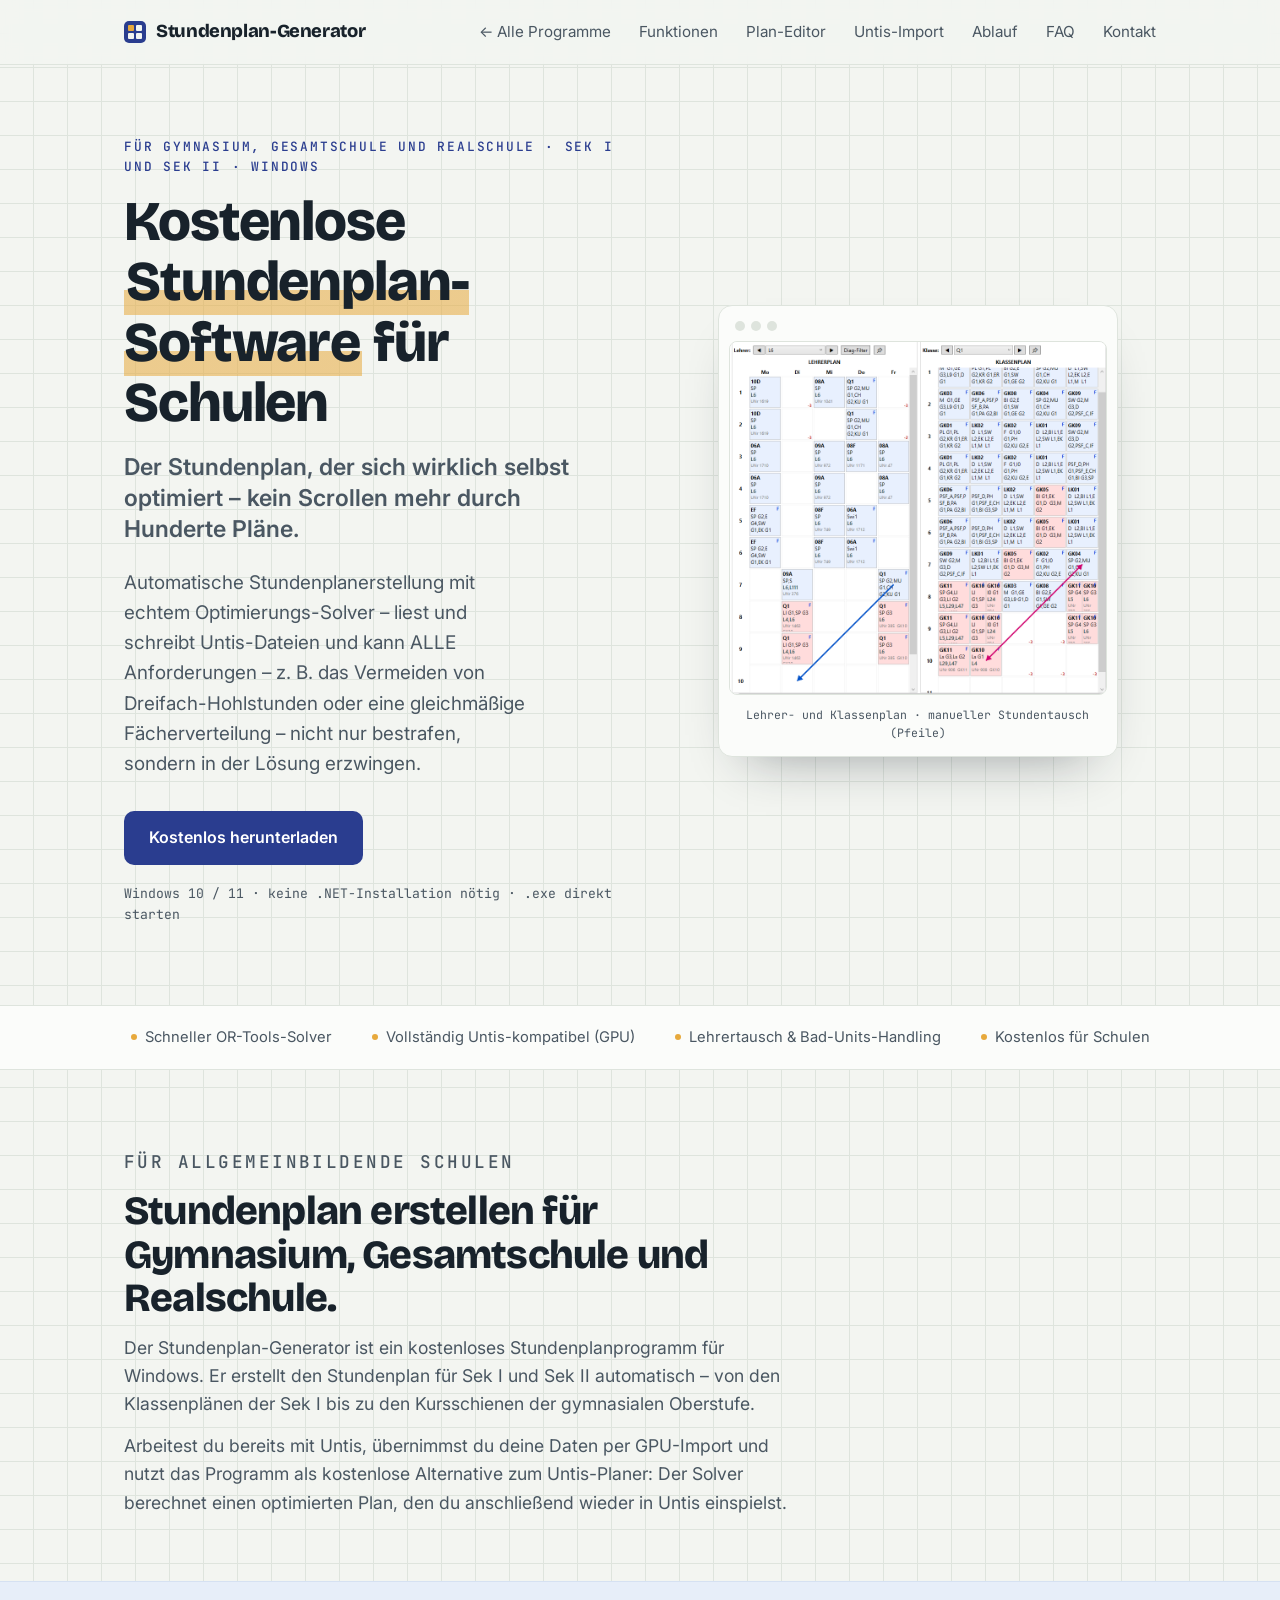
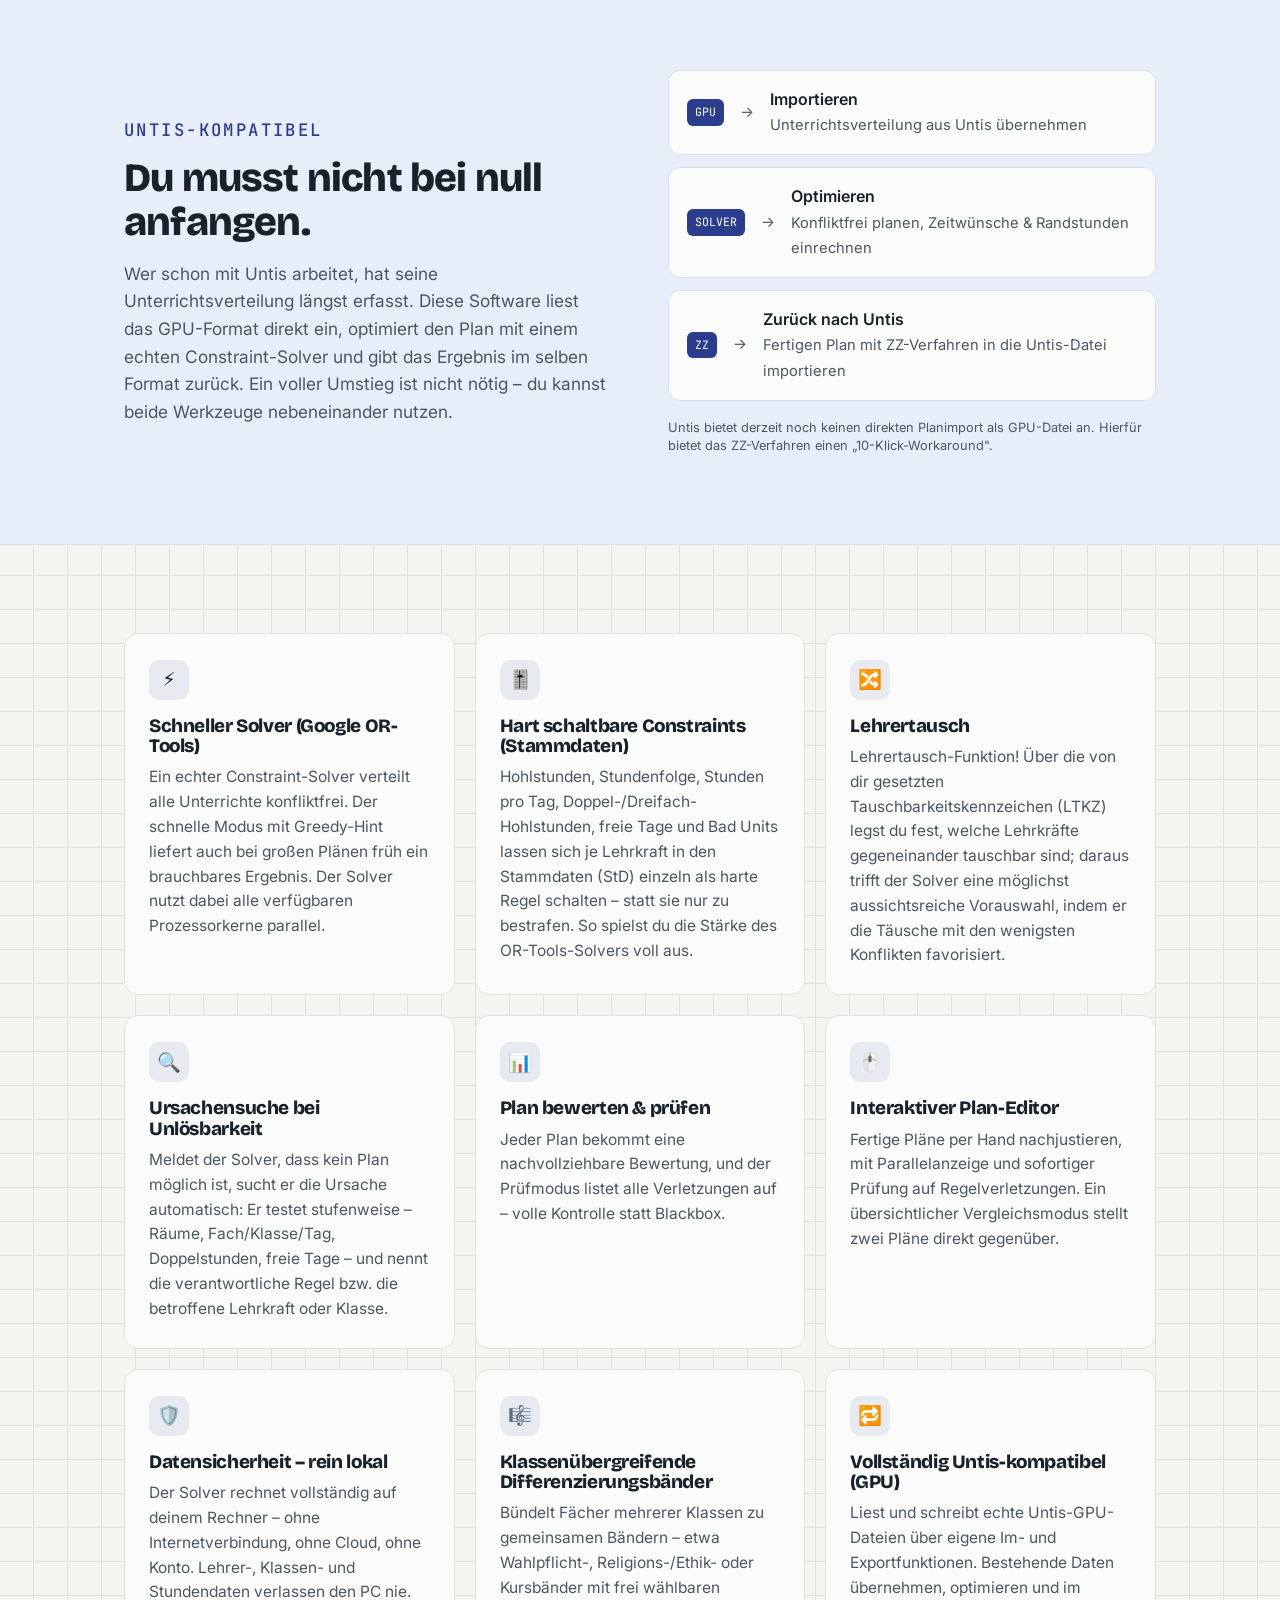
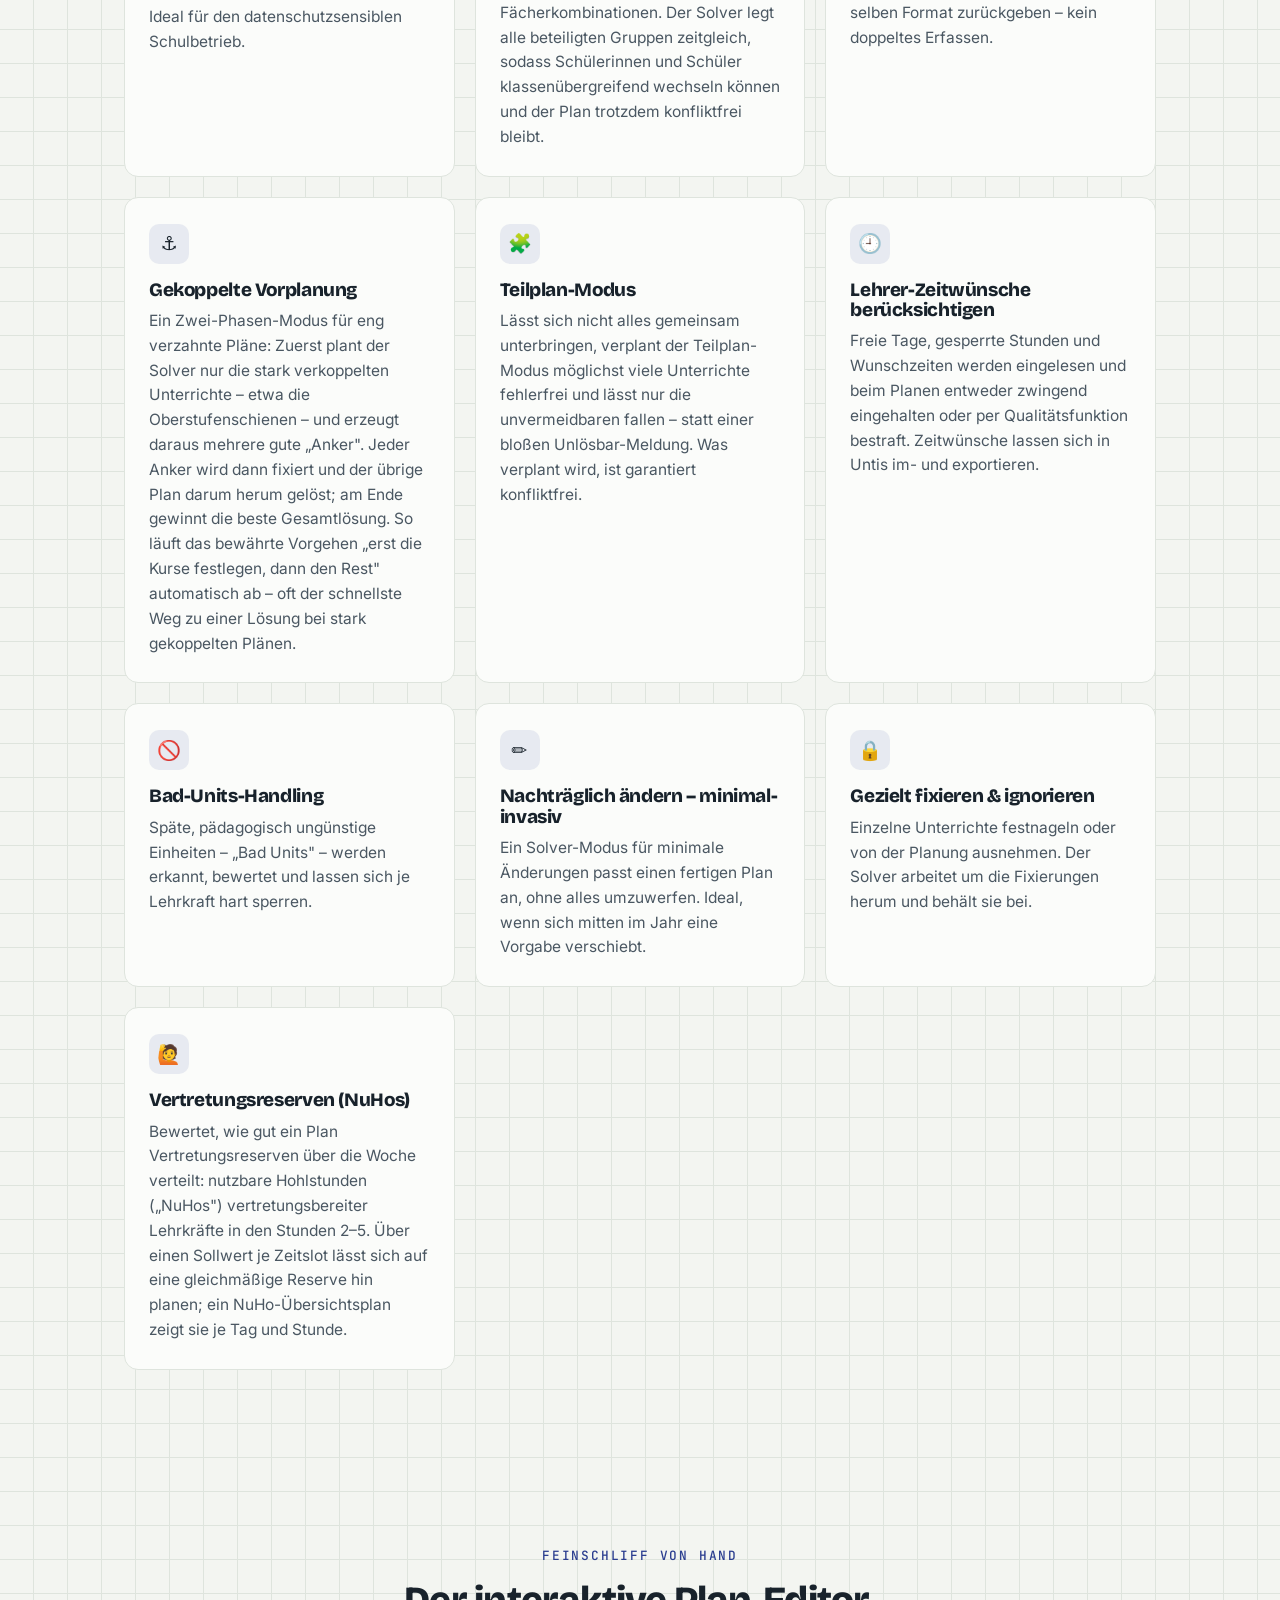
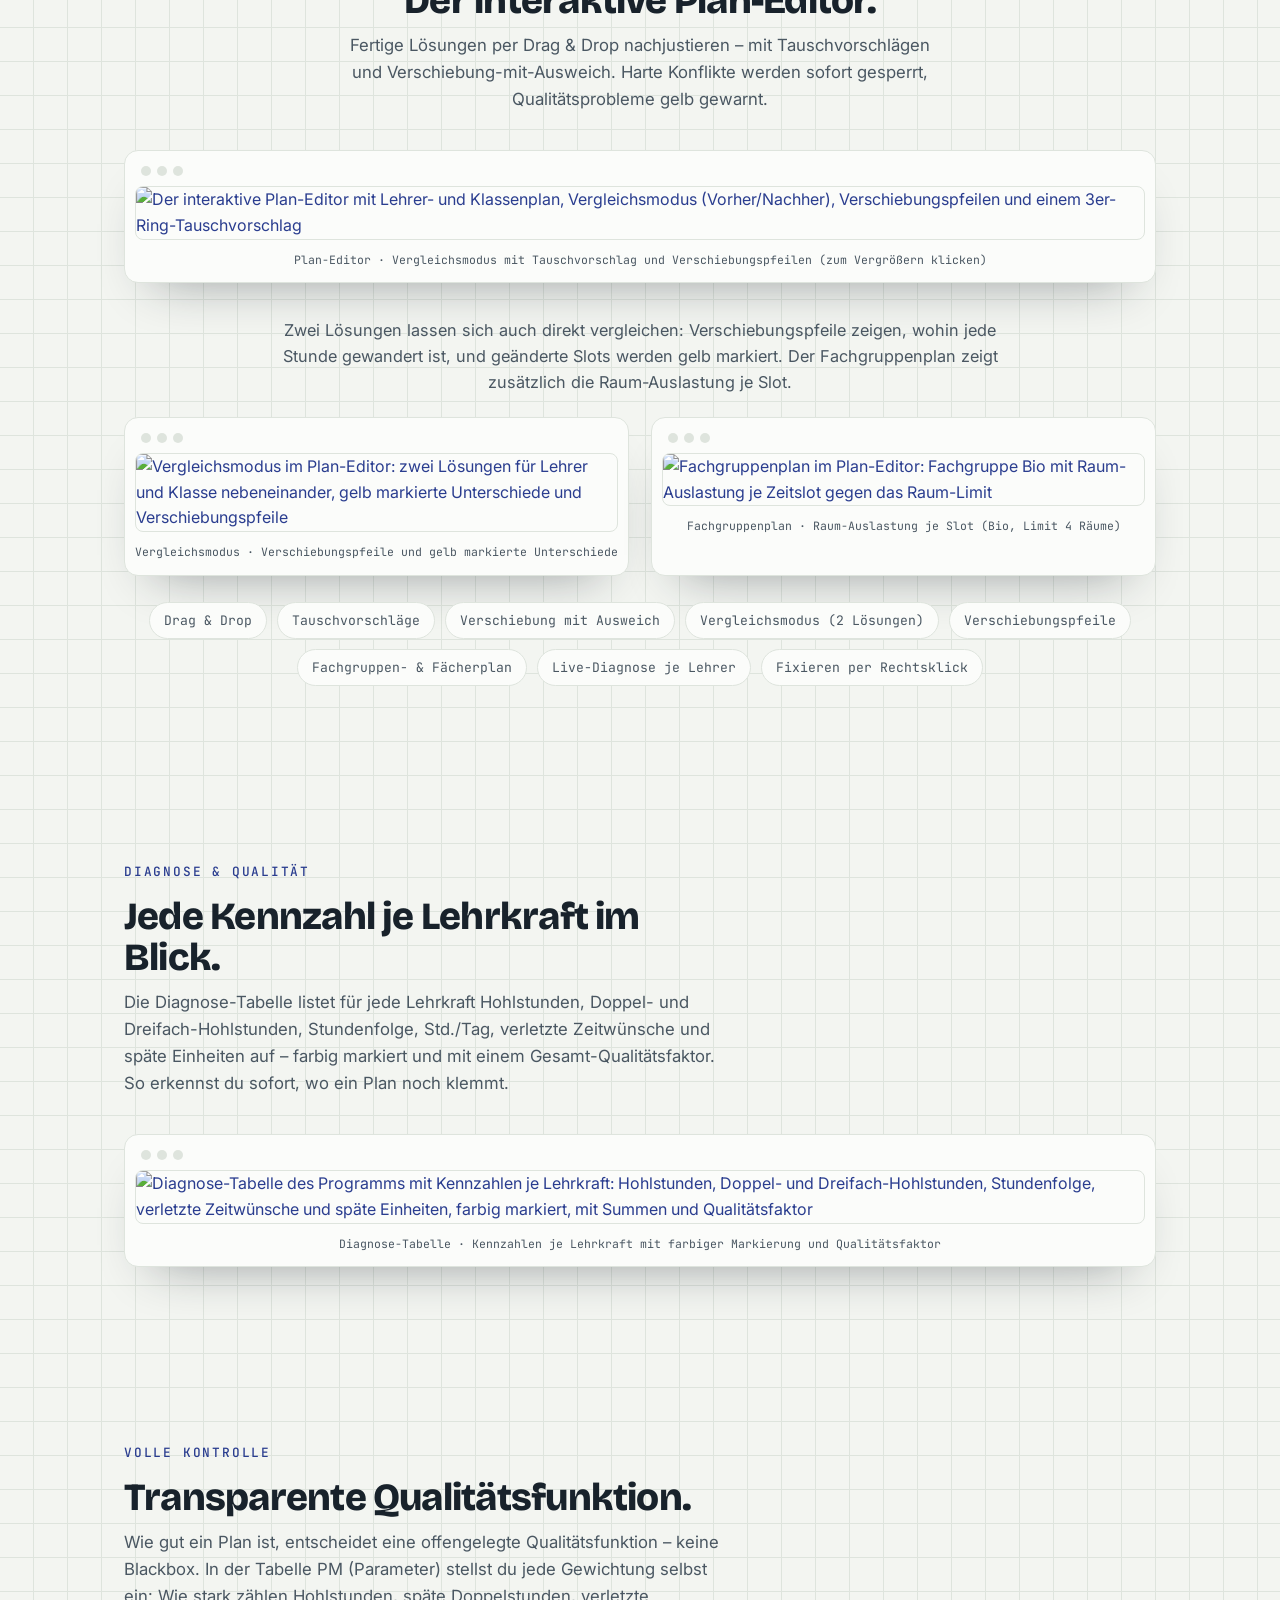
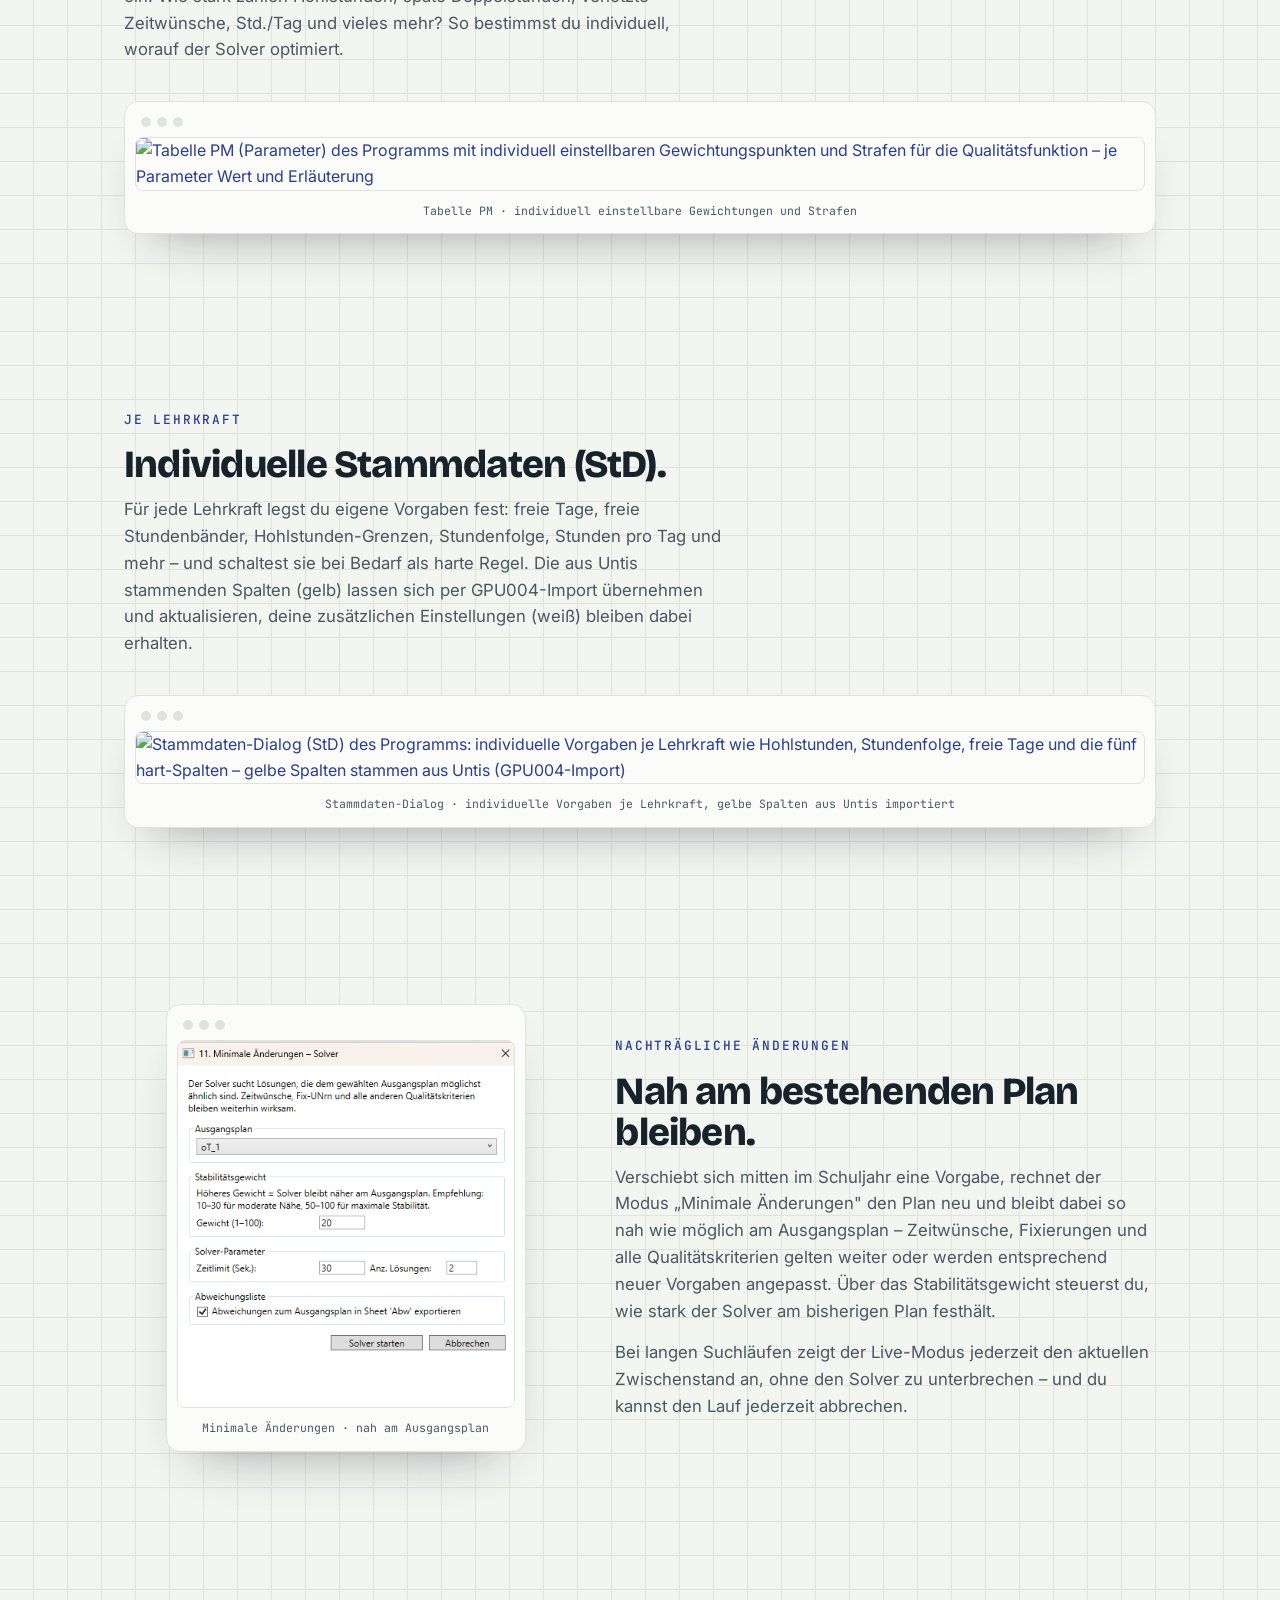
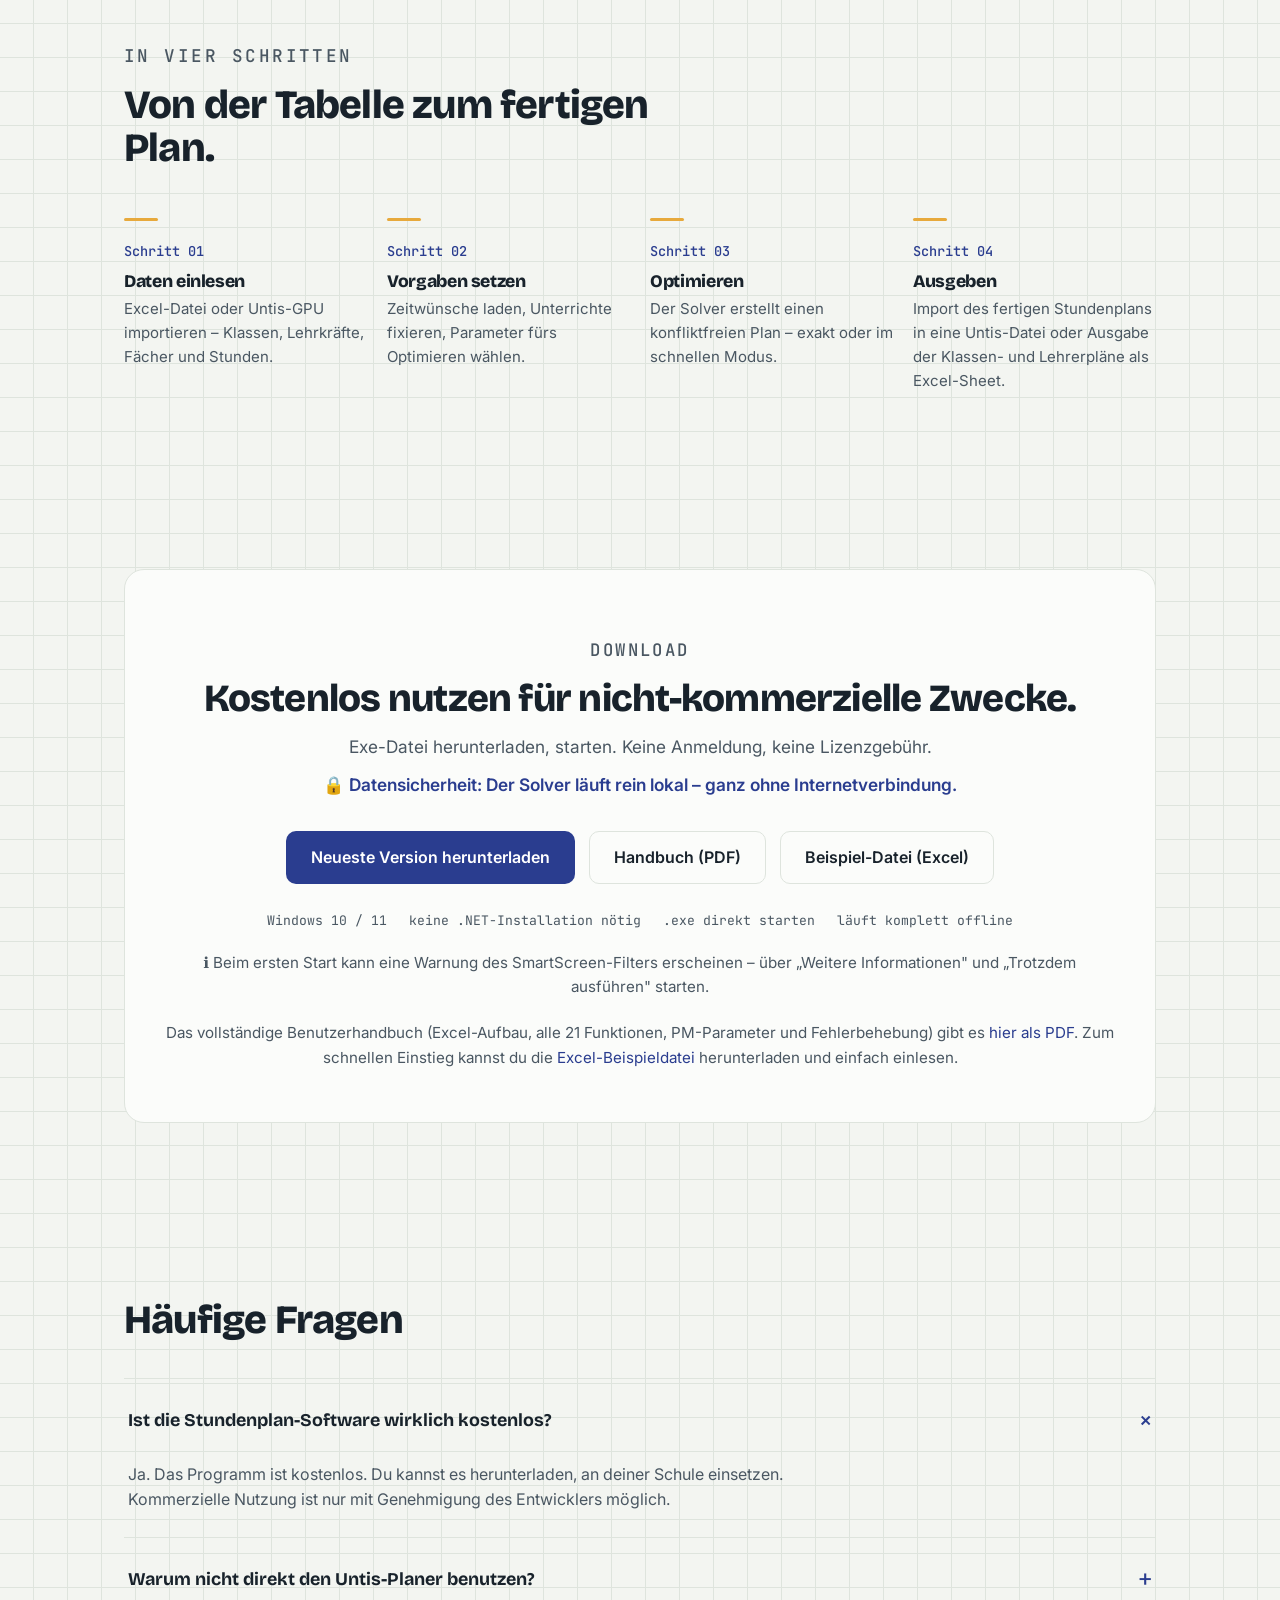
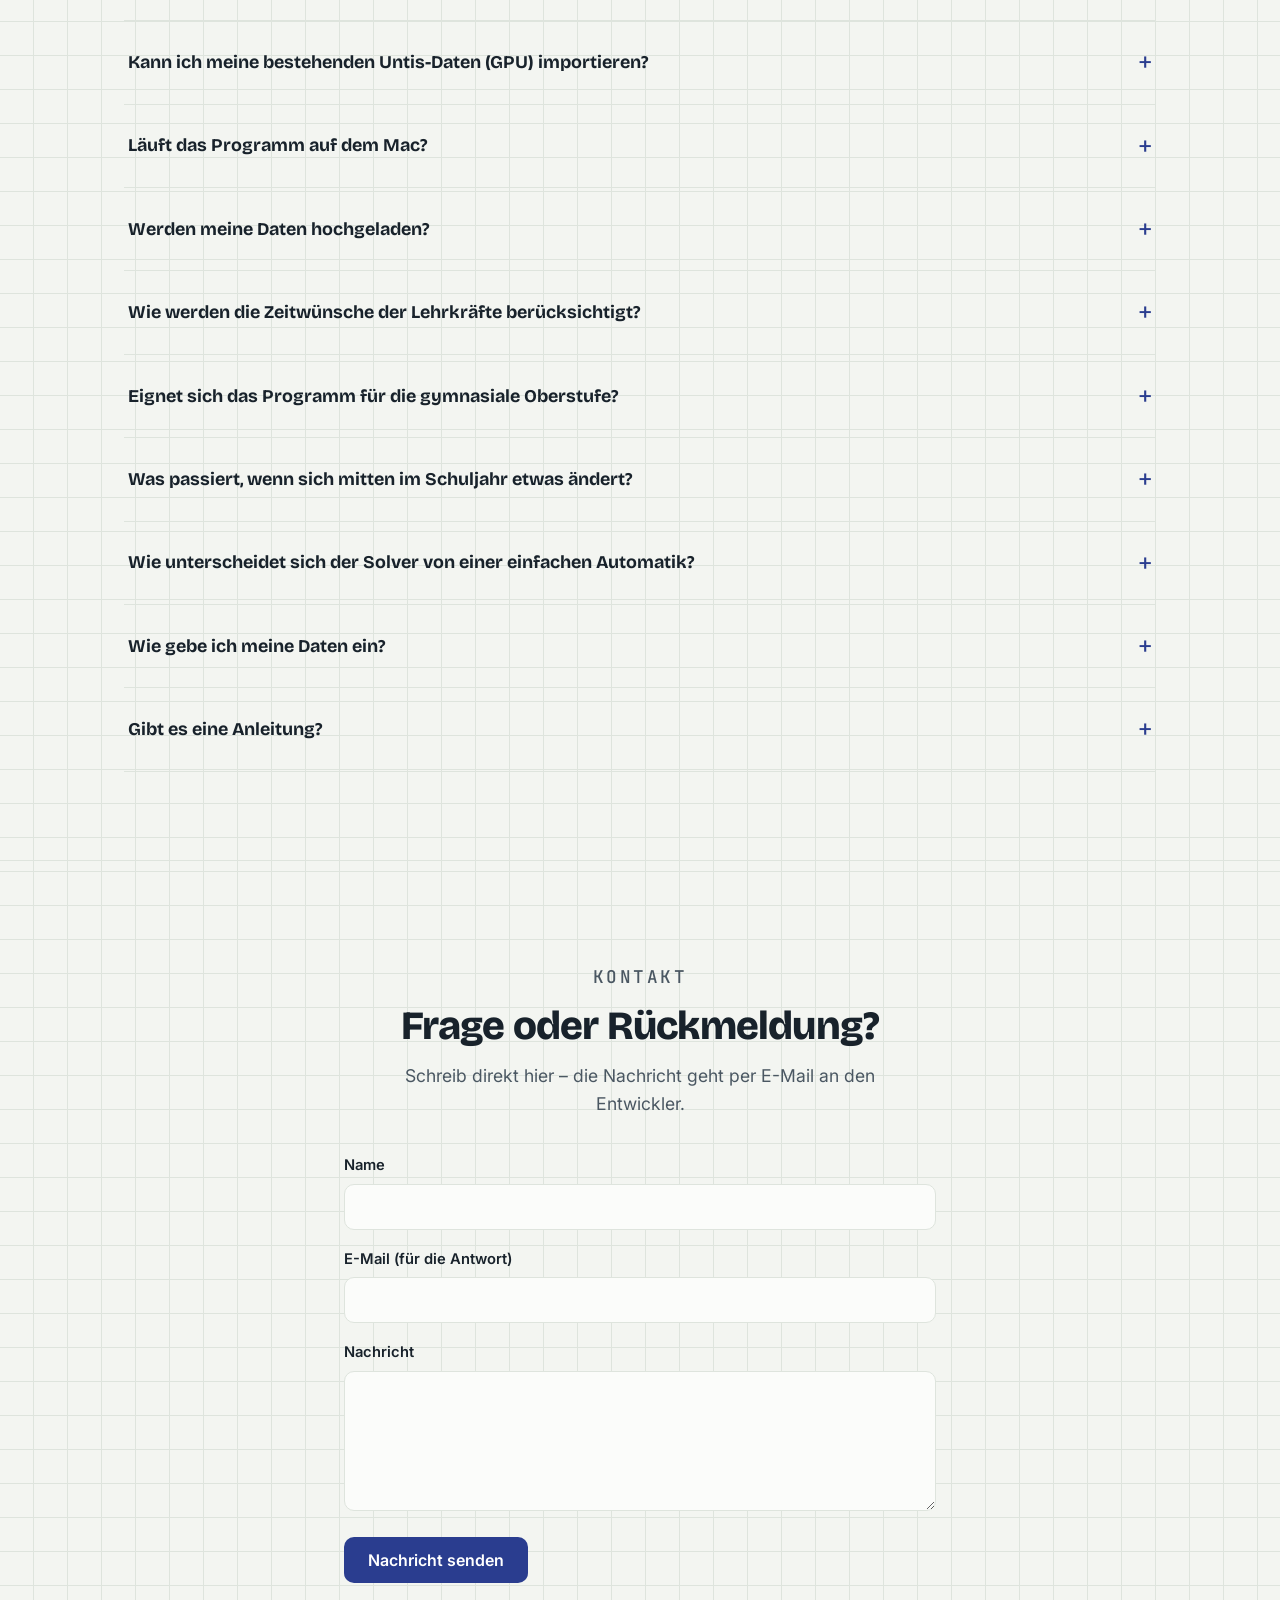
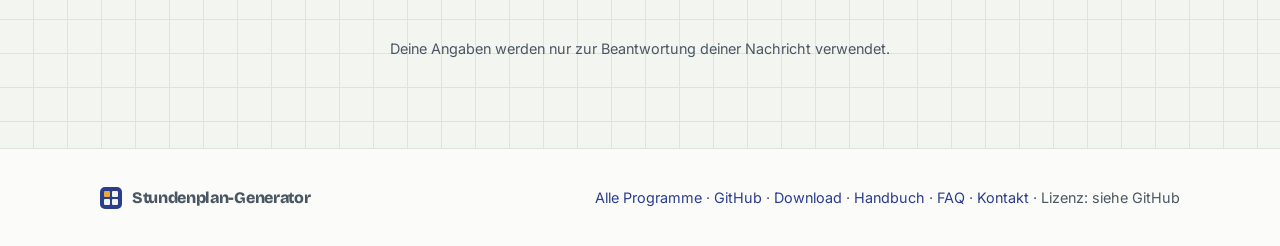
==== commit e715260b: "Website: Link zur Übersicht „Kostenlose Schulsoftware“ Co-Authored-By: Claude Opus 5.5 <noreply@anth" ====
--- a/docs/index.html
+++ b/docs/index.html
@@ -360,6 +360,7 @@
       Stundenplan-Generator
     </div>
     <nav class="nav-links">
+      <a href="https://schulsoftware-ki.github.io/">← Alle Programme</a>
       <a href="#funktionen">Funktionen</a>
       <a href="#editor">Plan-Editor</a>
       <a href="#untis">Untis-Import</a>
@@ -819,6 +820,7 @@
       Stundenplan-Generator
     </div>
     <div>
+      <a href="https://schulsoftware-ki.github.io/">Alle Programme</a> ·
       <a href="https://github.com/schulsoftware-KI/Stundenplanprogramm" target="_blank" rel="noopener">GitHub</a> ·
       <a href="#download">Download</a> ·
       <a href="Stundenplan-Benutzerhandbuch.pdf" download>Handbuch</a> ·
